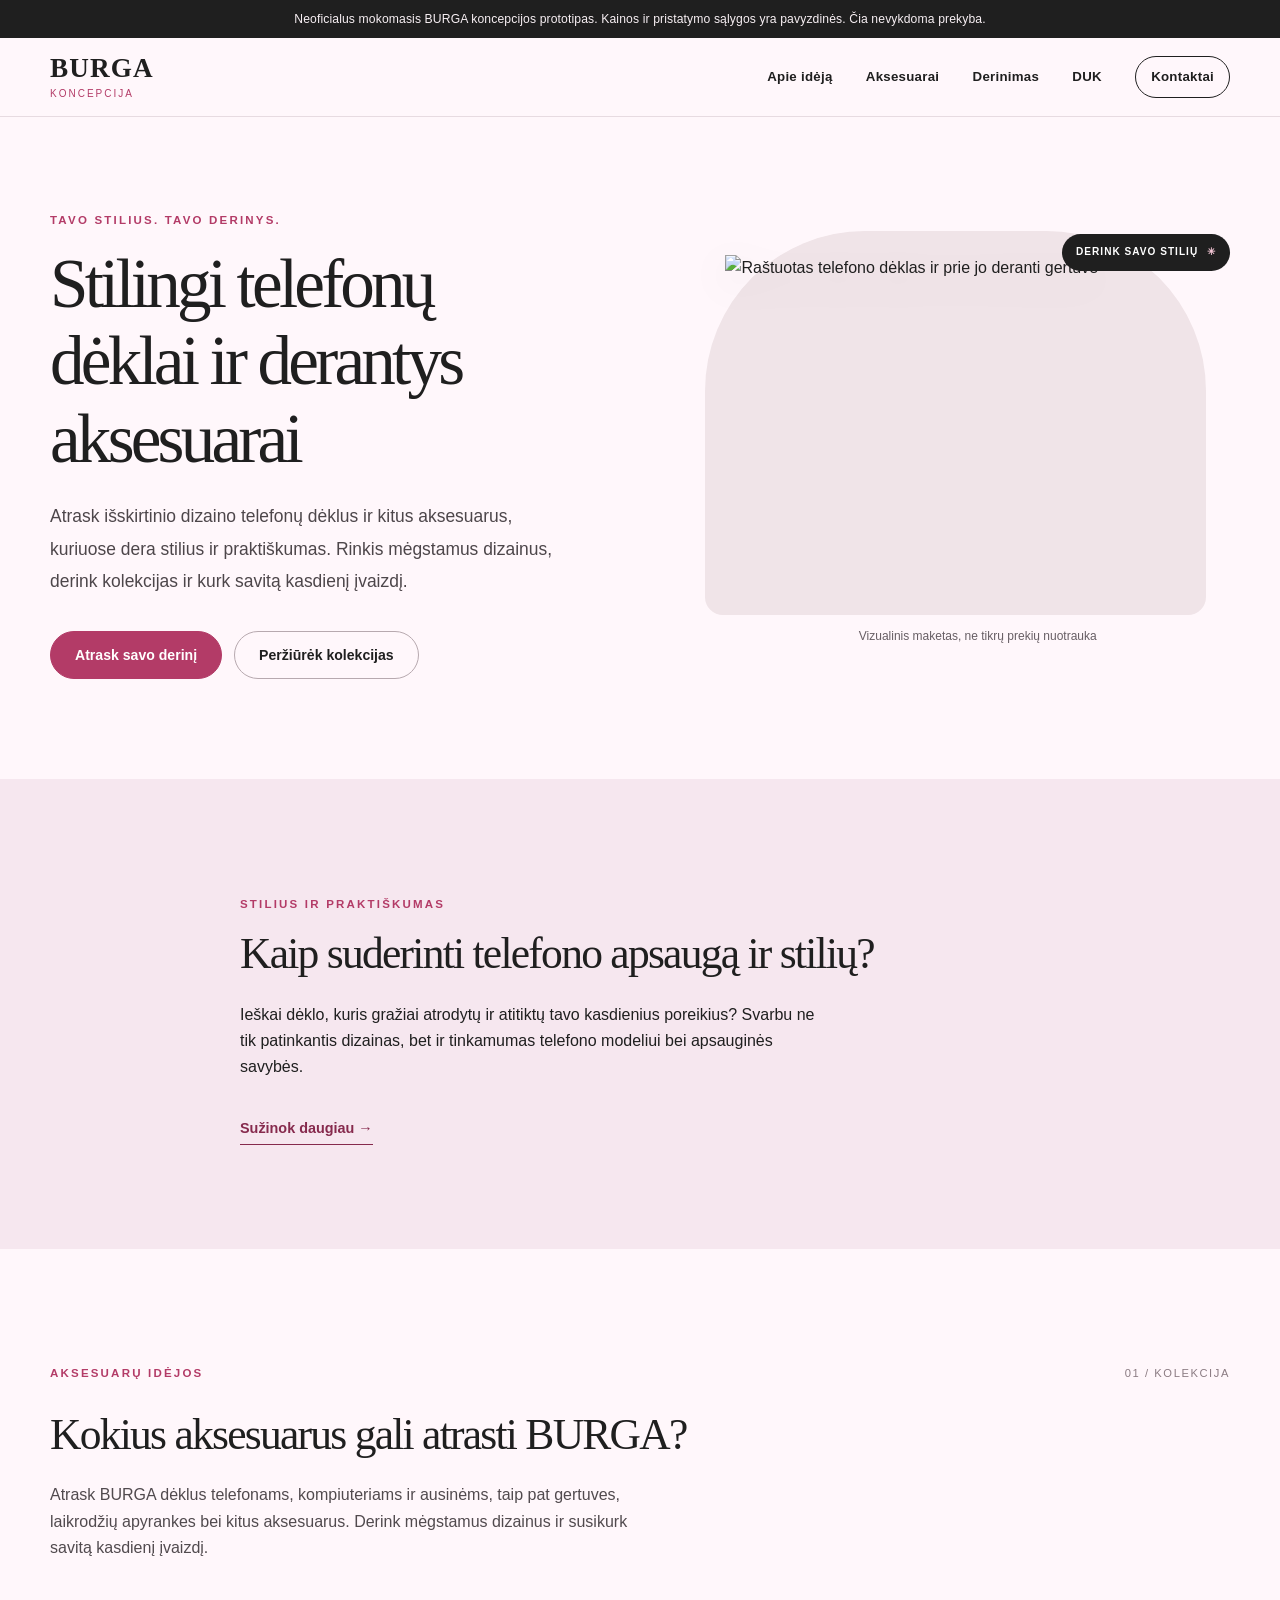
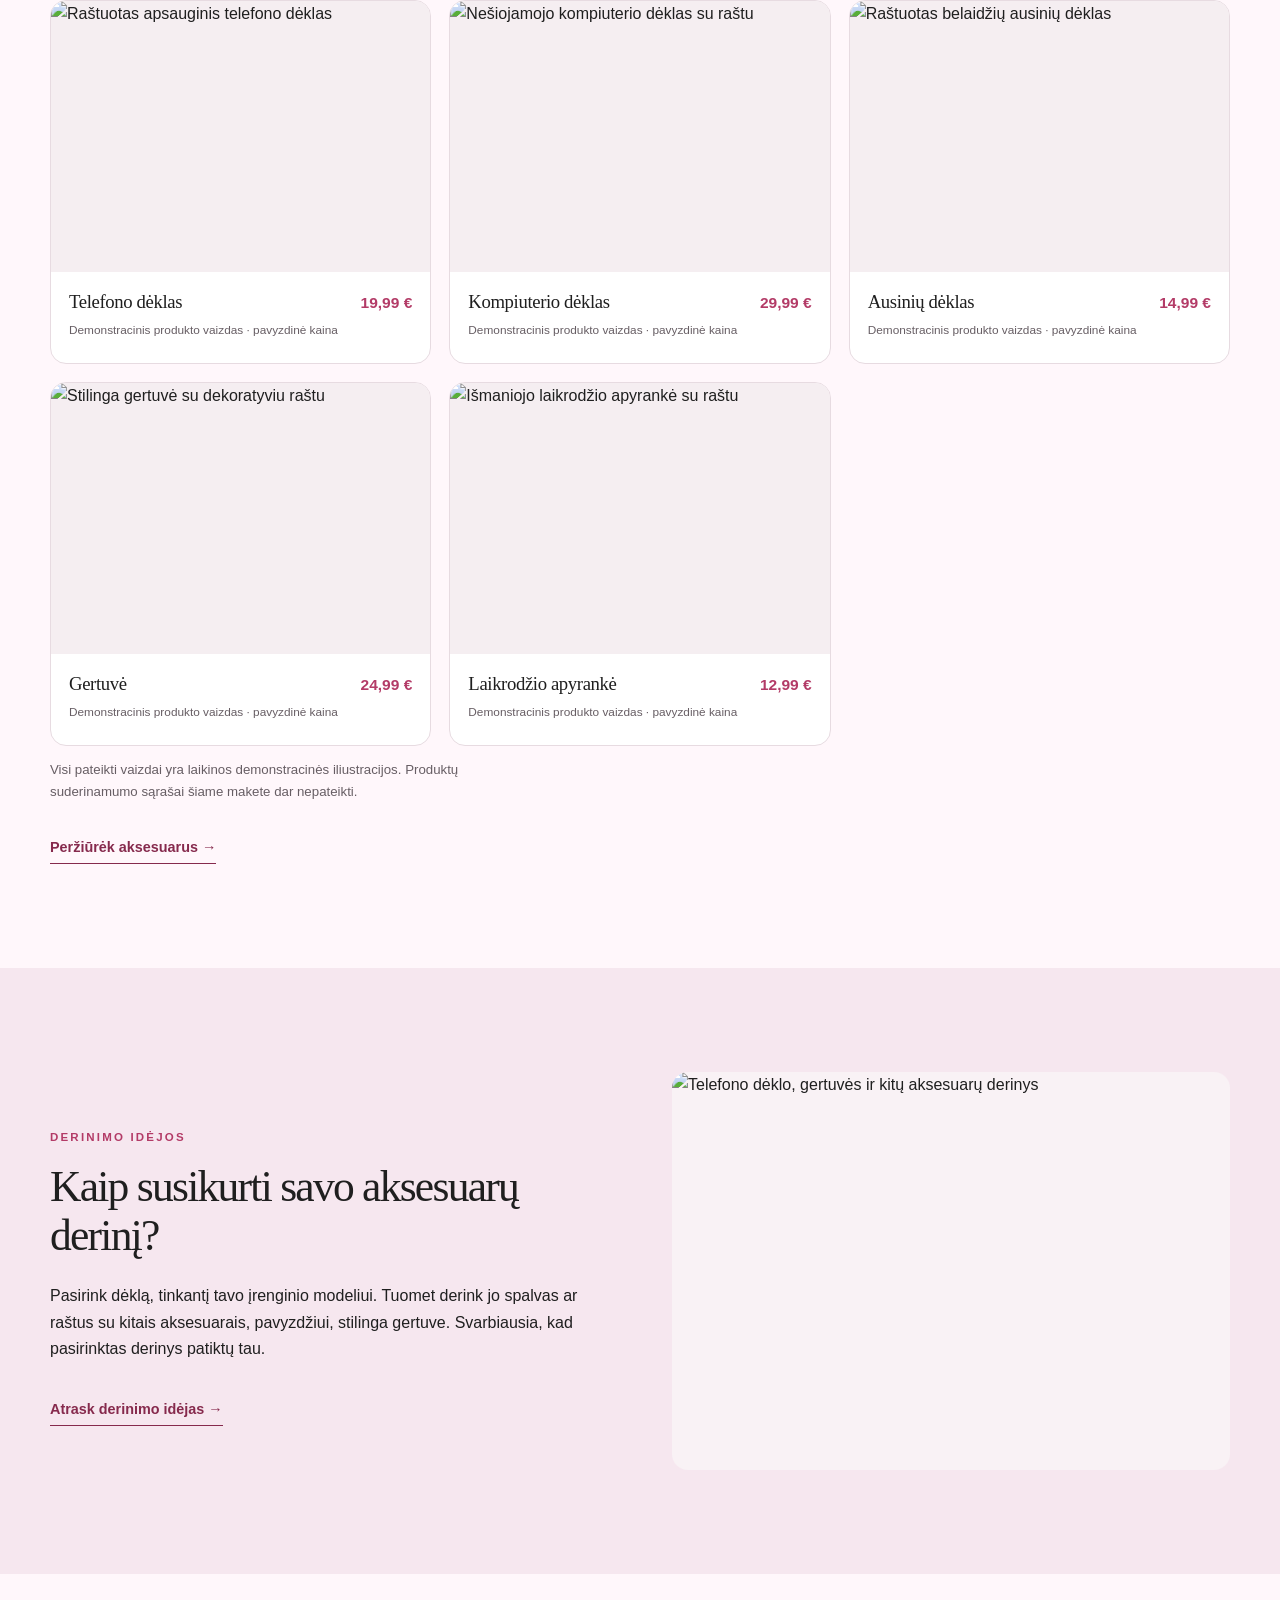
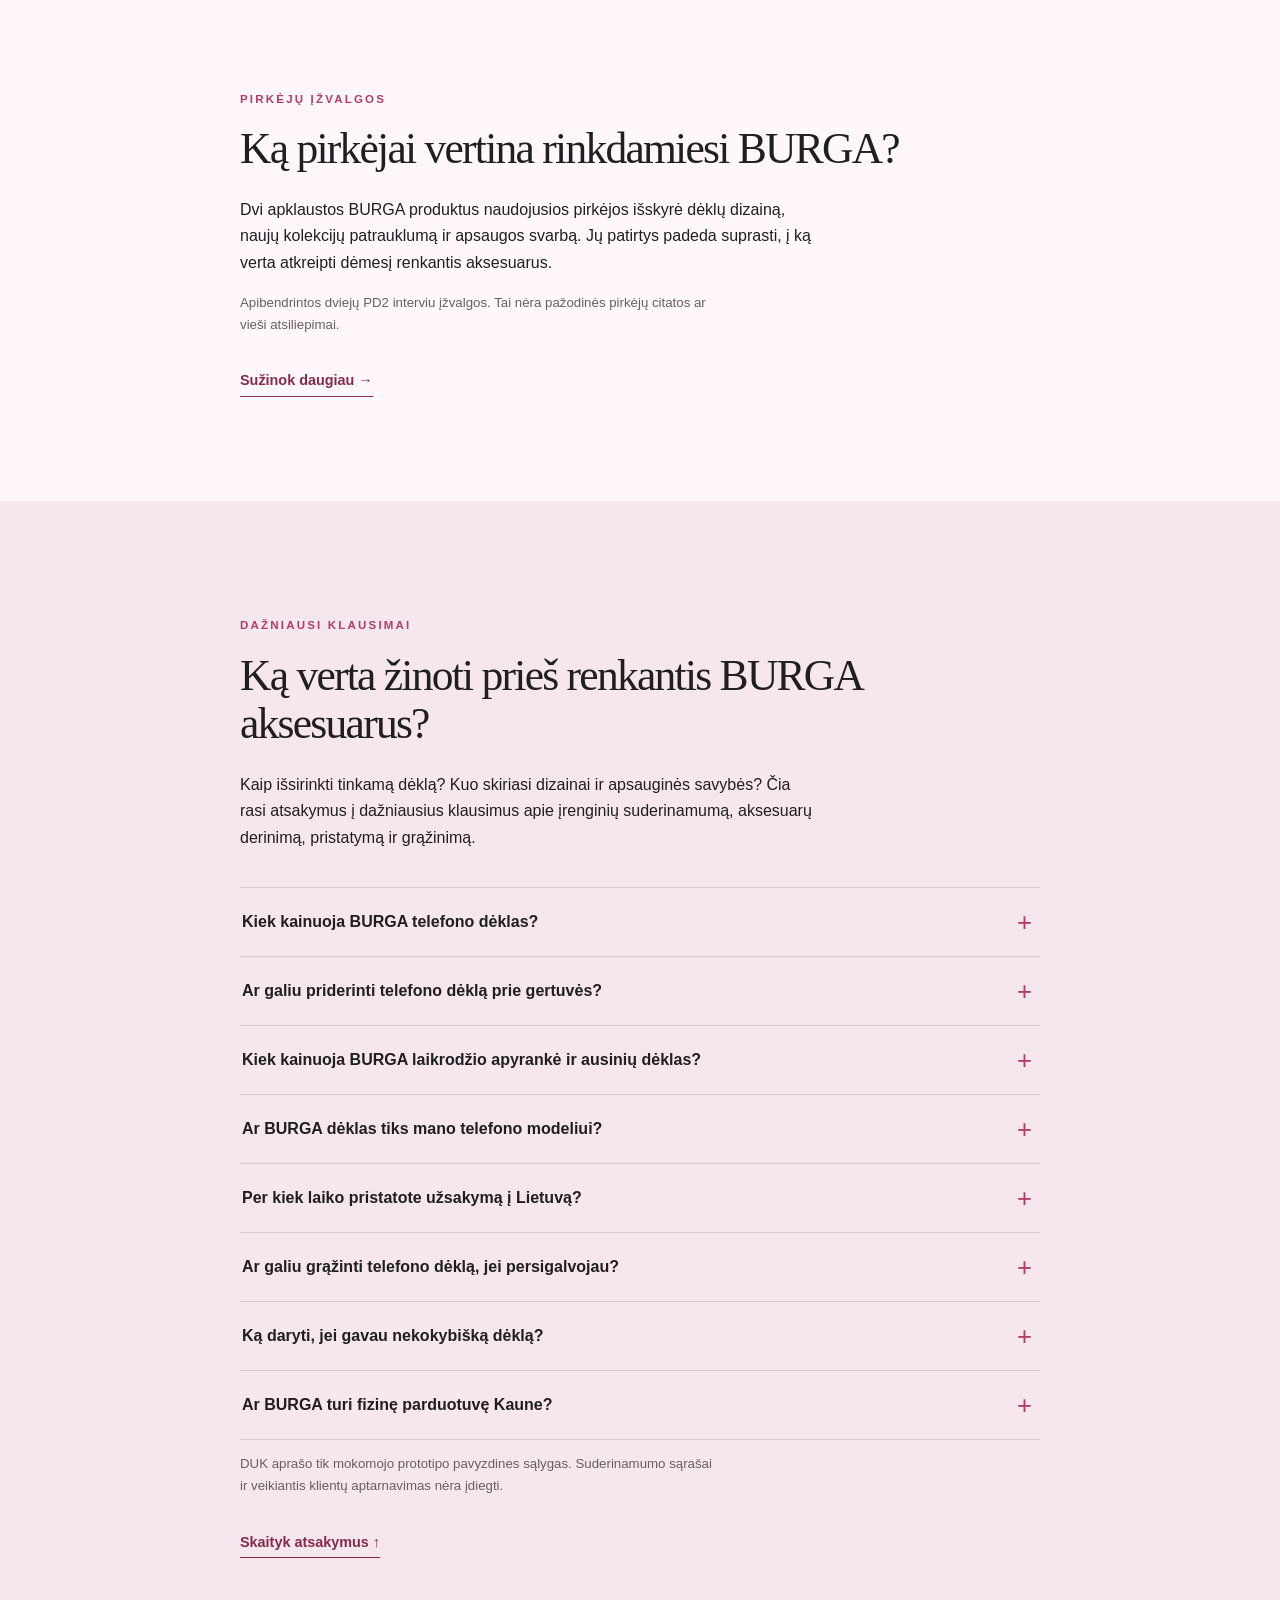
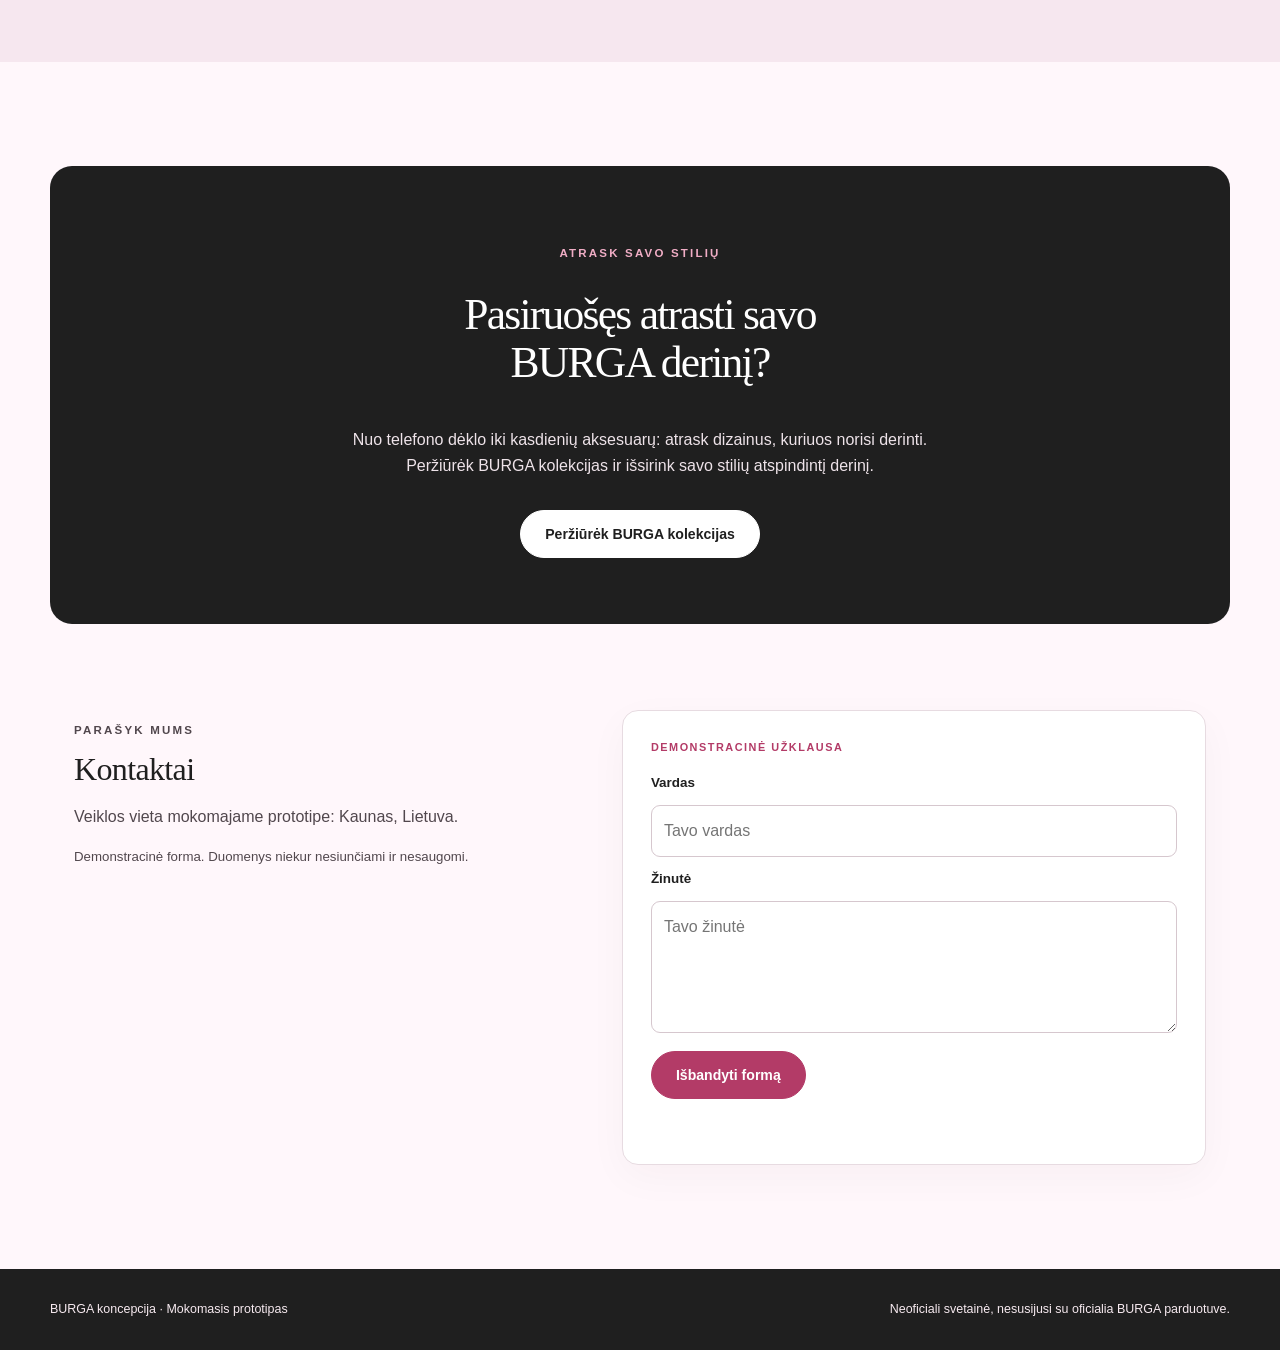
==== index.html @ da1cb098 "Update index.html" ====
<!doctype html>
<html lang="lt">
<head>
<meta charset="utf-8">
<meta name="viewport" content="width=device-width, initial-scale=1">
<meta name="color-scheme" content="light">
<title>Telefonų dėklai ir aksesuarai | BURGA Lietuva</title>
<meta name="description" content="Atrask stilingus telefonų dėklus ir derančius aksesuarus. Rinkis mėgstamus raštus, derink gertuves bei apyrankes ir susikurk savo įvaizdį. Peržiūrėk kolekcijas!">
<meta name="robots" content="noindex, nofollow">
<style>
/* BURGA mokomasis prototipas – minimalistinis dizainas, be išorinių bibliotekų */
:root{--bg:#FFF7FB;--soft:#F6E7EF;--accent:#B33B67;--accent-soft:#D9A7B8;--ink:#1F1F1F;--muted:#675e64;--line:#e7dbe1;--white:#fff;--radius:16px}
*{box-sizing:border-box}html{scroll-behavior:smooth;scroll-padding-top:94px}body{margin:0;background:var(--bg);color:var(--ink);font-family:Arial,Helvetica,sans-serif;line-height:1.65;-webkit-font-smoothing:antialiased}h1,h2,h3,.wordmark{font-family:Georgia,'Times New Roman',serif;line-height:1.12;font-weight:400}h1{font-size:clamp(2.7rem,5.4vw,5.5rem);letter-spacing:-.055em;margin:.22em 0 .34em;max-width:12ch}h2{font-size:clamp(2rem,3.4vw,3.6rem);letter-spacing:-.04em;margin:.35em 0 .55em}h3{font-size:1.28rem;letter-spacing:-.02em}p{max-width:65ch}a{color:inherit}.wrap{width:min(1180px,calc(100% - 64px));margin:auto}.narrow{max-width:800px}.notice{background:var(--ink);color:#f8f0f4;text-align:center;padding:9px 18px;font-size:.76rem;letter-spacing:.01em}.site-header{position:sticky;top:0;z-index:20;background:rgba(255,247,251,.97);border-bottom:1px solid var(--line)}.nav{display:flex;justify-content:space-between;align-items:center;gap:24px;min-height:78px}.wordmark{font-size:1.7rem;text-decoration:none;letter-spacing:.04em;font-weight:700;line-height:1}.wordmark small{display:block;font:10px Arial,sans-serif;letter-spacing:.2em;text-transform:uppercase;color:var(--accent);margin-top:6px}.nav nav{display:flex;align-items:center;gap:clamp(14px,2.6vw,36px);flex-wrap:wrap}.nav nav a{text-decoration:none;font-size:.83rem;font-weight:600;letter-spacing:.02em;white-space:nowrap}.nav nav a:last-child{border:1px solid var(--ink);padding:9px 15px;border-radius:100px}.nav nav a:hover,.text-link:hover{color:var(--accent)}.hero{display:grid;grid-template-columns:1.06fr .94fr;align-items:center;gap:clamp(30px,5vw,76px);padding-top:82px;padding-bottom:100px;min-height:660px}.lead{font-size:1.09rem;color:#4d464a;max-width:52ch;line-height:1.85}.eyebrow{color:var(--accent);text-transform:uppercase;letter-spacing:.19em;font-size:.72rem;font-weight:700}.actions{display:flex;gap:12px;flex-wrap:wrap;margin-top:34px}.btn{display:inline-flex;align-items:center;justify-content:center;background:var(--accent);border:1px solid var(--accent);color:white;border-radius:100px;padding:14px 24px;text-decoration:none;font:700 .88rem Arial,sans-serif;cursor:pointer;min-height:48px;transition:background .15s,color .15s,transform .15s}.btn:hover{background:#8e2e51;border-color:#8e2e51;transform:translateY(-1px)}.btn.outline{background:transparent;color:var(--ink);border-color:#b7a9af}.btn.outline:hover{background:var(--soft)}.hero-image{position:relative;padding:24px 0 0 20px}.hero-image::before{content:"";position:absolute;inset:0 24px 32px 0;background:#f0e4e8;border-radius:160px 160px 18px 18px}.hero-image img{position:relative;display:block;width:100%;height:auto;aspect-ratio:7/5;object-fit:contain;filter:drop-shadow(0 12px 18px rgba(40,25,35,.08))}.hero-visual-tag{position:absolute;z-index:2;right:0;top:3px;border-radius:100px;background:var(--ink);color:white;padding:10px 14px;font-size:.63rem;font-weight:700;letter-spacing:.1em}.hero-visual-tag span{display:inline;margin-left:5px;color:#f3c6d5}.hero-image>span{position:relative;display:block;font-size:.75rem;color:var(--muted);margin-top:12px;text-align:center}.section{padding-top:104px;padding-bottom:104px}.soft{background:var(--soft)}.section-intro{margin-bottom:38px;color:#514a4e}.text-link{display:inline-block;margin-top:20px;color:#862a4d;font-size:.9rem;font-weight:700;text-decoration:none;border-bottom:1px solid currentColor;padding-bottom:3px}.section-top{display:flex;justify-content:space-between;align-items:center}.section-index{font-size:.7rem;color:#8b7b82;letter-spacing:.14em}.products{display:grid;grid-template-columns:repeat(3,minmax(0,1fr));gap:18px}.product{background:var(--white);border:1px solid var(--line);border-radius:var(--radius);overflow:hidden;transition:transform .2s,box-shadow .2s}.product:hover{transform:translateY(-3px);box-shadow:0 14px 30px rgba(43,24,33,.07)}.product img{display:block;width:100%;height:auto;aspect-ratio:7/5;object-fit:cover;background:#f5eef1}.product-info{display:flex;align-items:baseline;justify-content:space-between;gap:10px;margin:18px 18px 6px}.product h3{margin:0;font-size:1.17rem}.price{white-space:nowrap;font-size:.97rem;font-weight:700;color:var(--accent)}.micro{font-size:.74rem;color:var(--muted);margin:0 18px 22px}.small-note{font-size:.83rem;color:var(--muted)}.split{display:grid;grid-template-columns:1fr 1fr;gap:64px;align-items:center}.split img{width:100%;height:auto;border-radius:var(--radius);background:#f9f2f5}.faq{margin-top:36px;border-top:1px solid #d9c8d0}.faq details{border-bottom:1px solid #d9c8d0;padding:0}.faq summary{list-style:none;cursor:pointer;font-weight:600;padding:22px 48px 22px 2px;position:relative;line-height:1.5}.faq summary::-webkit-details-marker{display:none}.faq summary::after{content:"+";position:absolute;right:8px;top:50%;transform:translateY(-50%);font-size:1.6rem;font-weight:300;color:var(--accent)}.faq details[open] summary::after{content:"−"}.faq details[open] summary{color:#8c2c50}.faq details p{margin:0;padding:0 46px 24px 2px;color:#51474d;max-width:68ch}.closing{background:var(--ink);color:white;border-radius:22px;text-align:center;display:flex;flex-direction:column;align-items:center;padding:66px 30px}.closing .eyebrow{color:#f0adc5}.closing h2{max-width:19ch}.closing p{margin-left:auto;margin-right:auto;color:#eee3e9}.closing .btn{background:white;color:var(--ink);border-color:white;margin-top:14px}.closing .btn:hover{background:#f3dce6}.contact{display:grid;grid-template-columns:.9fr 1.1fr;gap:70px;margin-top:86px;padding:0 24px}.contact h3{font-size:2rem;margin:.3em 0}.contact-intro p{color:#51474d}.contact form{background:#fff;border:1px solid var(--line);border-radius:var(--radius);padding:28px;display:grid;gap:11px;box-shadow:0 12px 40px rgba(43,24,33,.035)}.form-label{font-size:.68rem;letter-spacing:.14em;color:var(--accent);font-weight:700;margin:0 0 4px}label{font-size:.84rem;font-weight:700}input,textarea{width:100%;font:inherit;border:1px solid #d6c7ce;border-radius:9px;padding:12px;background:#fff}input:focus,textarea:focus{border-color:var(--accent)}form .btn{justify-self:start;margin-top:7px}footer{background:var(--ink);color:#f7eaf0;padding:30px 0}.footer-inner{display:flex;justify-content:space-between;gap:20px;flex-wrap:wrap;font-size:.78rem}.skip{position:absolute;left:-9999px;top:0;background:white;padding:12px;z-index:50}.skip:focus{left:10px}:focus-visible{outline:3px solid var(--accent);outline-offset:4px}@media(max-width:900px){.nav{min-height:70px}.hero{gap:30px;min-height:0}.products{grid-template-columns:repeat(2,minmax(0,1fr))}.contact{gap:36px;padding:0}.split{gap:30px}}@media(max-width:700px){.wrap{width:min(100% - 36px,1180px)}.nav{align-items:flex-start;flex-direction:column;padding:16px 0;gap:16px}.nav nav{gap:10px 18px}.nav nav a:last-child{padding:4px 10px}.hero,.split,.contact{grid-template-columns:1fr}.hero{padding-top:54px;padding-bottom:66px;gap:36px}.hero h1{max-width:15ch}.hero-image{max-width:520px;margin:auto}.section{padding-top:68px;padding-bottom:68px}.contact{margin-top:48px}.closing{padding:48px 22px}.section-index{display:none}}@media(max-width:480px){.products{grid-template-columns:1fr}.btn{width:100%}.actions{flex-direction:column}.hero-visual-tag{font-size:.55rem}.contact form{padding:20px}.faq summary{font-size:.94rem}}@media(prefers-reduced-motion:reduce){html{scroll-behavior:auto}.btn,.product{transition:none}}

</style>
<script type="application/ld+json">{"@context":"https://schema.org","@type":"FAQPage","mainEntity":[{"@type":"Question","name":"Kiek kainuoja BURGA telefono dėklas?","acceptedAnswer":{"@type":"Answer","text":"Telefono dėklas kainuoja 19,99 €. Mokomajame BURGA parduotuvės prototipe taip pat siūlomi ausinių dėklai už 14,99 €, kompiuterio dėklai už 29,99 € ir kiti aksesuarai."}},{"@type":"Question","name":"Ar galiu priderinti telefono dėklą prie gertuvės?","acceptedAnswer":{"@type":"Answer","text":"Taip, mūsų mokomajame parduotuvės prototipe gali derinti telefono dėklą ir gertuvę pagal spalvas bei raštus. Kai kurie dizainai siūlomi abiejose produktų kategorijose, todėl gali susikurti vientisą aksesuarų derinį. Telefono dėklas kainuoja 19,99 €, o gertuvė – 24,99 €."}},{"@type":"Question","name":"Kiek kainuoja BURGA laikrodžio apyrankė ir ausinių dėklas?","acceptedAnswer":{"@type":"Answer","text":"Išmaniojo laikrodžio apyrankė kainuoja 12,99 €, o ausinių dėklas – 14,99 €. Rinkdamasi aksesuarus atkreipk dėmesį į įrenginio modelį ir dydį, kad pasirinktas gaminys tinkamai priglustų. Suderinamumas nurodomas kiekvieno produkto aprašyme."}},{"@type":"Question","name":"Ar BURGA dėklas tiks mano telefono modeliui?","acceptedAnswer":{"@type":"Answer","text":"Taip, jeigu pasirinksi būtent savo telefono modeliui skirtą dėklą. Prie kiekvieno produkto pateikiamas suderinamų įrenginių sąrašas, todėl prieš užsakydama galėsi patikrinti, ar pasirinktas dėklas tinka tavo telefonui."}},{"@type":"Question","name":"Per kiek laiko pristatote užsakymą į Lietuvą?","acceptedAnswer":{"@type":"Answer","text":"Numatomas pristatymo terminas yra 3–4 darbo dienos, o pristatymo kaina – 2,99 €. Užsakymą galima gauti į namus arba pasirinkti LP EXPRESS, „Omniva“ ar „Venipak“ paštomatą."}},{"@type":"Question","name":"Ar galiu grąžinti telefono dėklą, jei persigalvojau?","acceptedAnswer":{"@type":"Answer","text":"Taip, per 14 dienų galima pasinaudoti nuotolinės sutarties atsisakymo teise, jei netaikoma įstatyme numatyta išimtis. Grąžinant tinkamos kokybės prekę dėl persigalvojimo, grąžinimo siuntimą apmoka pirkėjas. Individualizuotoms prekėms gali būti taikomos išimtys."}},{"@type":"Question","name":"Ką daryti, jei gavau nekokybišką dėklą?","acceptedAnswer":{"@type":"Answer","text":"Jei gavai nekokybišką dėklą, gali kreiptis dėl problemos sprendimo pagal vartotojų teises. Susisiek su parduotuvės klientų aptarnavimo komanda per svetainėje pateiktą kontaktų formą ir nurodyk užsakymo informaciją bei pastebėtą trūkumą. Tavo kreipimasis bus išnagrinėtas pagal taikomas teisės aktų nuostatas."}},{"@type":"Question","name":"Ar BURGA turi fizinę parduotuvę Kaune?","acceptedAnswer":{"@type":"Answer","text":"Šiame mokomajame prototipe numatyta internetinė parduotuvė, kurios veiklos miestas – Kaunas, Lietuva. Fizinės parduotuvės adresas nenurodomas, todėl apsilankymo vietoje galimybė nėra numatyta."}}]}</script>
</head>
<body>
<a class="skip" href="#turinys">Pereiti prie turinio</a>
<div class="notice" role="note">Neoficialus mokomasis BURGA koncepcijos prototipas. Kainos ir pristatymo sąlygos yra pavyzdinės. Čia nevykdoma prekyba.</div>
<header class="site-header"><div class="wrap nav"><a href="#pradzia" class="wordmark" aria-label="Grįžti į pradžią">BURGA <small>koncepcija</small></a><nav aria-label="Pagrindinis meniu"><a href="#problema">Apie idėją</a><a href="#produktai">Aksesuarai</a><a href="#derinimas">Derinimas</a><a href="#duk">DUK</a><a href="#kontaktai">Kontaktai</a></nav></div></header>
<main id="turinys">
<section class="hero wrap" id="pradzia"><div><p class="eyebrow">Tavo stilius. Tavo derinys.</p><h1>Stilingi telefonų dėklai ir derantys aksesuarai</h1><p class="lead">Atrask išskirtinio dizaino telefonų dėklus ir kitus aksesuarus, kuriuose dera stilius ir praktiškumas. Rinkis mėgstamus dizainus, derink kolekcijas ir kurk savitą kasdienį įvaizdį.</p><div class="actions"><a class="btn" href="#derinimas">Atrask savo derinį</a><a class="btn outline" href="#produktai">Peržiūrėk kolekcijas</a></div></div><div class="hero-image"><div class="hero-visual-tag">DERINK SAVO STILIŲ <span aria-hidden="true">✳</span></div><img src="kolekcijos%20nuotraukos/rinkinys.png" alt="Raštuotas telefono dėklas ir prie jo deranti gertuvė" width="700" height="500"><span>Vizualinis maketas, ne tikrų prekių nuotrauka</span></div></section>
<section class="section soft" id="problema"><div class="wrap narrow"><p class="eyebrow">Stilius ir praktiškumas</p><h2>Kaip suderinti telefono apsaugą ir stilių?</h2><p>Ieškai dėklo, kuris gražiai atrodytų ir atitiktų tavo kasdienius poreikius? Svarbu ne tik patinkantis dizainas, bet ir tinkamumas telefono modeliui bei apsauginės savybės.</p><a class="text-link" href="#derinimas">Sužinok daugiau →</a></div></section>
<section class="section wrap" id="produktai"><div class="section-top"><p class="eyebrow">Aksesuarų idėjos</p><span class="section-index">01 / KOLEKCIJA</span></div><h2>Kokius aksesuarus gali atrasti BURGA?</h2><p class="section-intro">Atrask BURGA dėklus telefonams, kompiuteriams ir ausinėms, taip pat gertuves, laikrodžių apyrankes bei kitus aksesuarus. Derink mėgstamus dizainus ir susikurk savitą kasdienį įvaizdį.</p><div class="products"><article class="product"><img src="kolekcijos%20nuotraukos/telefonas.png" alt="Raštuotas apsauginis telefono dėklas" loading="lazy" width="700" height="500"><div class="product-info"><h3>Telefono dėklas</h3><span class="price">19,99 €</span></div><p class="micro">Demonstracinis produkto vaizdas · pavyzdinė kaina</p></article>
<article class="product"><img src="kolekcijos%20nuotraukos/kompiuteris.png" alt="Nešiojamojo kompiuterio dėklas su raštu" loading="lazy" width="700" height="500"><div class="product-info"><h3>Kompiuterio dėklas</h3><span class="price">29,99 €</span></div><p class="micro">Demonstracinis produkto vaizdas · pavyzdinė kaina</p></article>
<article class="product"><img src="kolekcijos%20nuotraukos/ausines.png" alt="Raštuotas belaidžių ausinių dėklas" loading="lazy" width="700" height="500"><div class="product-info"><h3>Ausinių dėklas</h3><span class="price">14,99 €</span></div><p class="micro">Demonstracinis produkto vaizdas · pavyzdinė kaina</p></article>
<article class="product"><img src="kolekcijos%20nuotraukos/gertuve.png" alt="Stilinga gertuvė su dekoratyviu raštu" loading="lazy" width="700" height="500"><div class="product-info"><h3>Gertuvė</h3><span class="price">24,99 €</span></div><p class="micro">Demonstracinis produkto vaizdas · pavyzdinė kaina</p></article>
<article class="product"><img src="kolekcijos%20nuotraukos/laikrodis.png" alt="Išmaniojo laikrodžio apyrankė su raštu" loading="lazy" width="700" height="500"><div class="product-info"><h3>Laikrodžio apyrankė</h3><span class="price">12,99 €</span></div><p class="micro">Demonstracinis produkto vaizdas · pavyzdinė kaina</p></article></div><p class="small-note">Visi pateikti vaizdai yra laikinos demonstracinės iliustracijos. Produktų suderinamumo sąrašai šiame makete dar nepateikti.</p><a class="text-link" href="#derinimas">Peržiūrėk aksesuarus →</a></section>
<section class="section soft" id="derinimas"><div class="wrap split"><div><p class="eyebrow">Derinimo idėjos</p><h2>Kaip susikurti savo aksesuarų derinį?</h2><p>Pasirink dėklą, tinkantį tavo įrenginio modeliui. Tuomet derink jo spalvas ar raštus su kitais aksesuarais, pavyzdžiui, stilinga gertuve. Svarbiausia, kad pasirinktas derinys patiktų tau.</p><a class="text-link" href="#produktai">Atrask derinimo idėjas →</a></div><img src="kolekcijos%20nuotraukos/derinys.png" alt="Telefono dėklo, gertuvės ir kitų aksesuarų derinys" width="700" height="500" loading="lazy"></div></section>
<section class="section wrap narrow" id="patirtys"><p class="eyebrow">Pirkėjų įžvalgos</p><h2>Ką pirkėjai vertina rinkdamiesi BURGA?</h2><p>Dvi apklaustos BURGA produktus naudojusios pirkėjos išskyrė dėklų dizainą, naujų kolekcijų patrauklumą ir apsaugos svarbą. Jų patirtys padeda suprasti, į ką verta atkreipti dėmesį renkantis aksesuarus.</p><p class="small-note">Apibendrintos dviejų PD2 interviu įžvalgos. Tai nėra pažodinės pirkėjų citatos ar vieši atsiliepimai.</p><a class="text-link" href="#duk">Sužinok daugiau →</a></section>
<section class="section soft" id="duk"><div class="wrap narrow"><p class="eyebrow">Dažniausi klausimai</p><h2>Ką verta žinoti prieš renkantis BURGA aksesuarus?</h2><p>Kaip išsirinkti tinkamą dėklą? Kuo skiriasi dizainai ir apsauginės savybės? Čia rasi atsakymus į dažniausius klausimus apie įrenginių suderinamumą, aksesuarų derinimą, pristatymą ir grąžinimą.</p><div class="faq"><details><summary>Kiek kainuoja BURGA telefono dėklas?</summary><p>Telefono dėklas kainuoja 19,99 €. Mokomajame BURGA parduotuvės prototipe taip pat siūlomi ausinių dėklai už 14,99 €, kompiuterio dėklai už 29,99 € ir kiti aksesuarai.</p></details>
<details><summary>Ar galiu priderinti telefono dėklą prie gertuvės?</summary><p>Taip, mūsų mokomajame parduotuvės prototipe gali derinti telefono dėklą ir gertuvę pagal spalvas bei raštus. Kai kurie dizainai siūlomi abiejose produktų kategorijose, todėl gali susikurti vientisą aksesuarų derinį. Telefono dėklas kainuoja 19,99 €, o gertuvė – 24,99 €.</p></details>
<details><summary>Kiek kainuoja BURGA laikrodžio apyrankė ir ausinių dėklas?</summary><p>Išmaniojo laikrodžio apyrankė kainuoja 12,99 €, o ausinių dėklas – 14,99 €. Rinkdamasi aksesuarus atkreipk dėmesį į įrenginio modelį ir dydį, kad pasirinktas gaminys tinkamai priglustų. Suderinamumas nurodomas kiekvieno produkto aprašyme.</p></details>
<details><summary>Ar BURGA dėklas tiks mano telefono modeliui?</summary><p>Taip, jeigu pasirinksi būtent savo telefono modeliui skirtą dėklą. Prie kiekvieno produkto pateikiamas suderinamų įrenginių sąrašas, todėl prieš užsakydama galėsi patikrinti, ar pasirinktas dėklas tinka tavo telefonui.</p></details>
<details><summary>Per kiek laiko pristatote užsakymą į Lietuvą?</summary><p>Numatomas pristatymo terminas yra 3–4 darbo dienos, o pristatymo kaina – 2,99 €. Užsakymą galima gauti į namus arba pasirinkti LP EXPRESS, „Omniva“ ar „Venipak“ paštomatą.</p></details>
<details><summary>Ar galiu grąžinti telefono dėklą, jei persigalvojau?</summary><p>Taip, per 14 dienų galima pasinaudoti nuotolinės sutarties atsisakymo teise, jei netaikoma įstatyme numatyta išimtis. Grąžinant tinkamos kokybės prekę dėl persigalvojimo, grąžinimo siuntimą apmoka pirkėjas. Individualizuotoms prekėms gali būti taikomos išimtys.</p></details>
<details><summary>Ką daryti, jei gavau nekokybišką dėklą?</summary><p>Jei gavai nekokybišką dėklą, gali kreiptis dėl problemos sprendimo pagal vartotojų teises. Susisiek su parduotuvės klientų aptarnavimo komanda per svetainėje pateiktą kontaktų formą ir nurodyk užsakymo informaciją bei pastebėtą trūkumą. Tavo kreipimasis bus išnagrinėtas pagal taikomas teisės aktų nuostatas.</p></details>
<details><summary>Ar BURGA turi fizinę parduotuvę Kaune?</summary><p>Šiame mokomajame prototipe numatyta internetinė parduotuvė, kurios veiklos miestas – Kaunas, Lietuva. Fizinės parduotuvės adresas nenurodomas, todėl apsilankymo vietoje galimybė nėra numatyta.</p></details></div><p class="small-note">DUK aprašo tik mokomojo prototipo pavyzdines sąlygas. Suderinamumo sąrašai ir veikiantis klientų aptarnavimas nėra įdiegti.</p><a class="text-link" href="#duk">Skaityk atsakymus ↑</a></div></section>
<section class="section wrap" id="kontaktai"><div class="closing"><p class="eyebrow">Atrask savo stilių</p><h2>Pasiruošęs atrasti savo BURGA derinį?</h2><p>Nuo telefono dėklo iki kasdienių aksesuarų: atrask dizainus, kuriuos norisi derinti. Peržiūrėk BURGA kolekcijas ir išsirink savo stilių atspindintį derinį.</p><a class="btn" href="#produktai">Peržiūrėk BURGA kolekcijas</a></div><div class="contact"><div class="contact-intro"><p class="eyebrow">Parašyk mums</p><h3>Kontaktai</h3><p>Veiklos vieta mokomajame prototipe: Kaunas, Lietuva.</p><p class="small-note">Demonstracinė forma. Duomenys niekur nesiunčiami ir nesaugomi.</p></div><form id="demo-form"><p class="form-label">DEMONSTRACINĖ UŽKLAUSA</p><label for="vardas">Vardas</label><input id="vardas" name="vardas" placeholder="Tavo vardas" autocomplete="off"><label for="zinute">Žinutė</label><textarea id="zinute" name="zinute" rows="4" placeholder="Tavo žinutė"></textarea><button class="btn" type="submit">Išbandyti formą</button><p id="form-result" class="small-note" role="status" aria-live="polite"></p></form></div></section>
</main><footer><div class="wrap footer-inner"><span>BURGA koncepcija · Mokomasis prototipas</span><span>Neoficiali svetainė, nesusijusi su oficialia BURGA parduotuve.</span></div></footer>
<script>
"use strict";document.getElementById("demo-form").addEventListener("submit",function(event){event.preventDefault();document.getElementById("form-result").textContent="Tai demonstracinė forma. Žinutė neišsiųsta ir duomenys neišsaugoti.";});
</script>
</body></html>
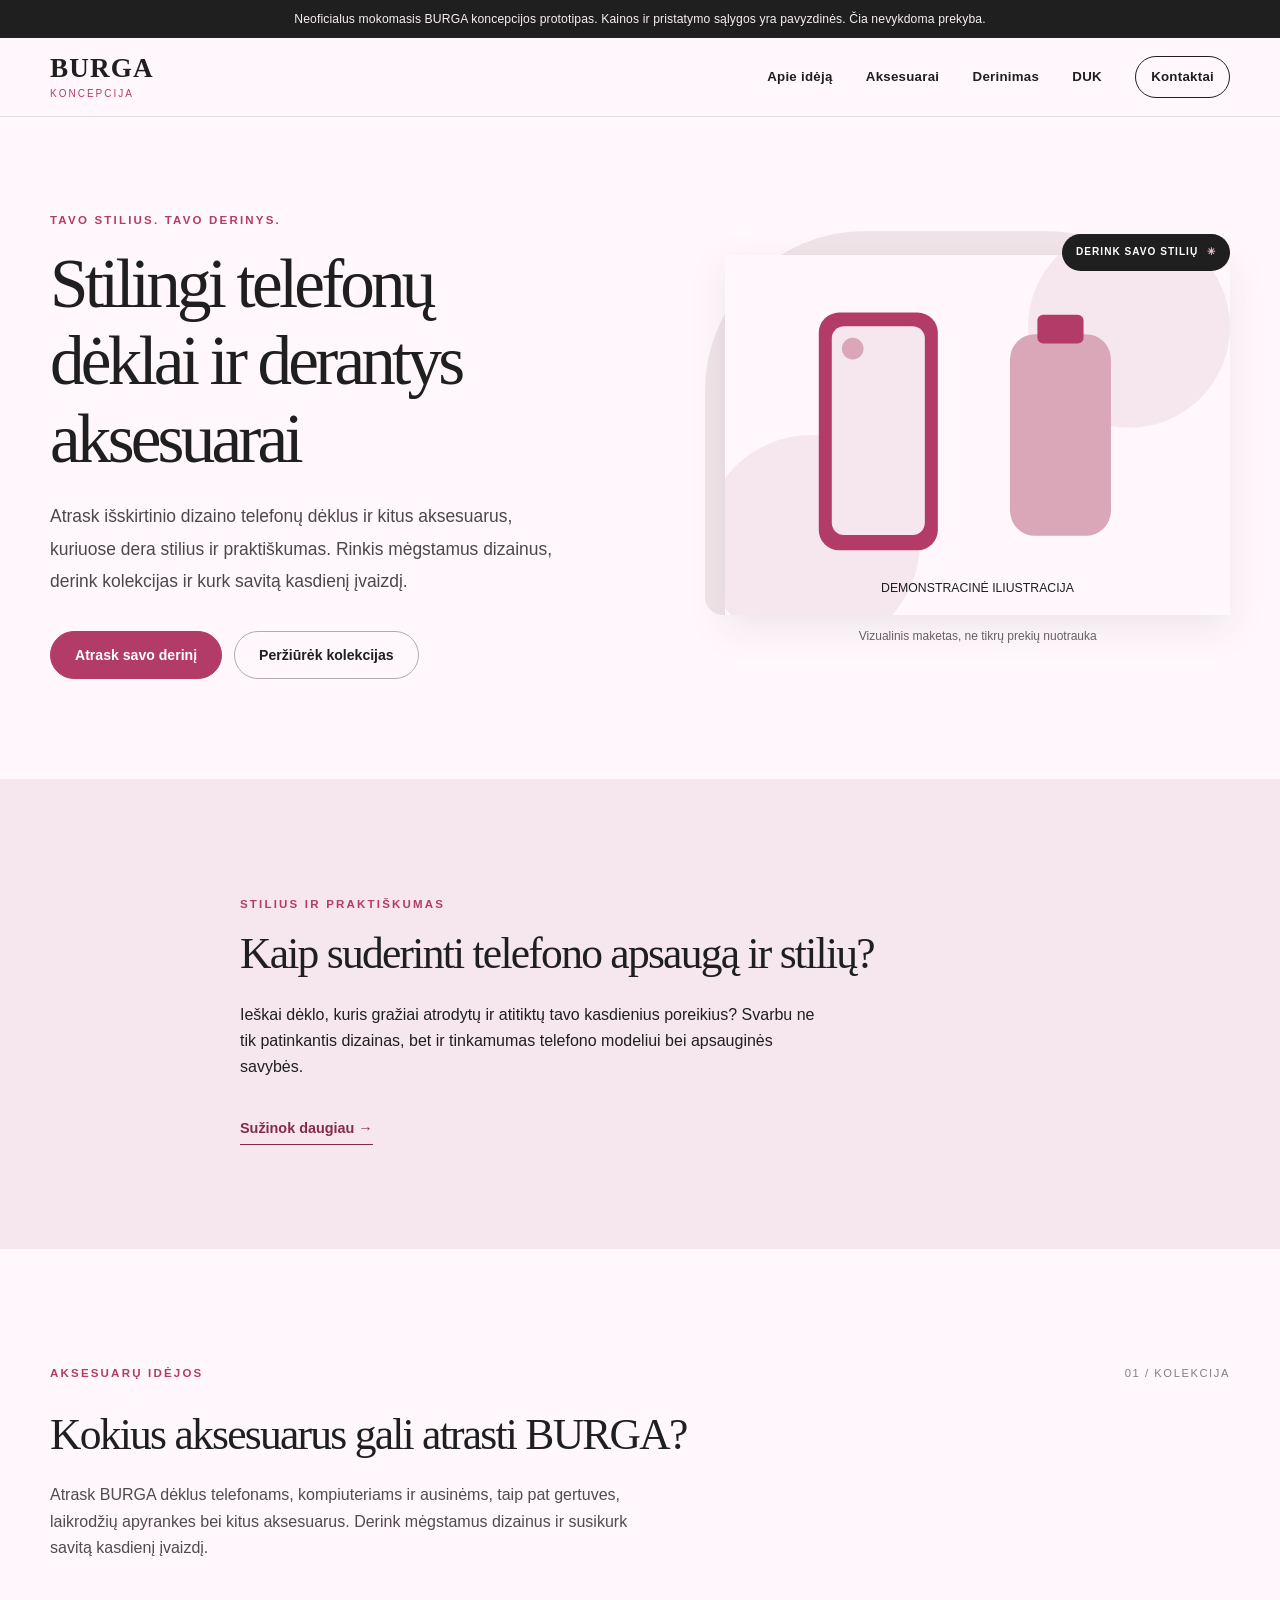
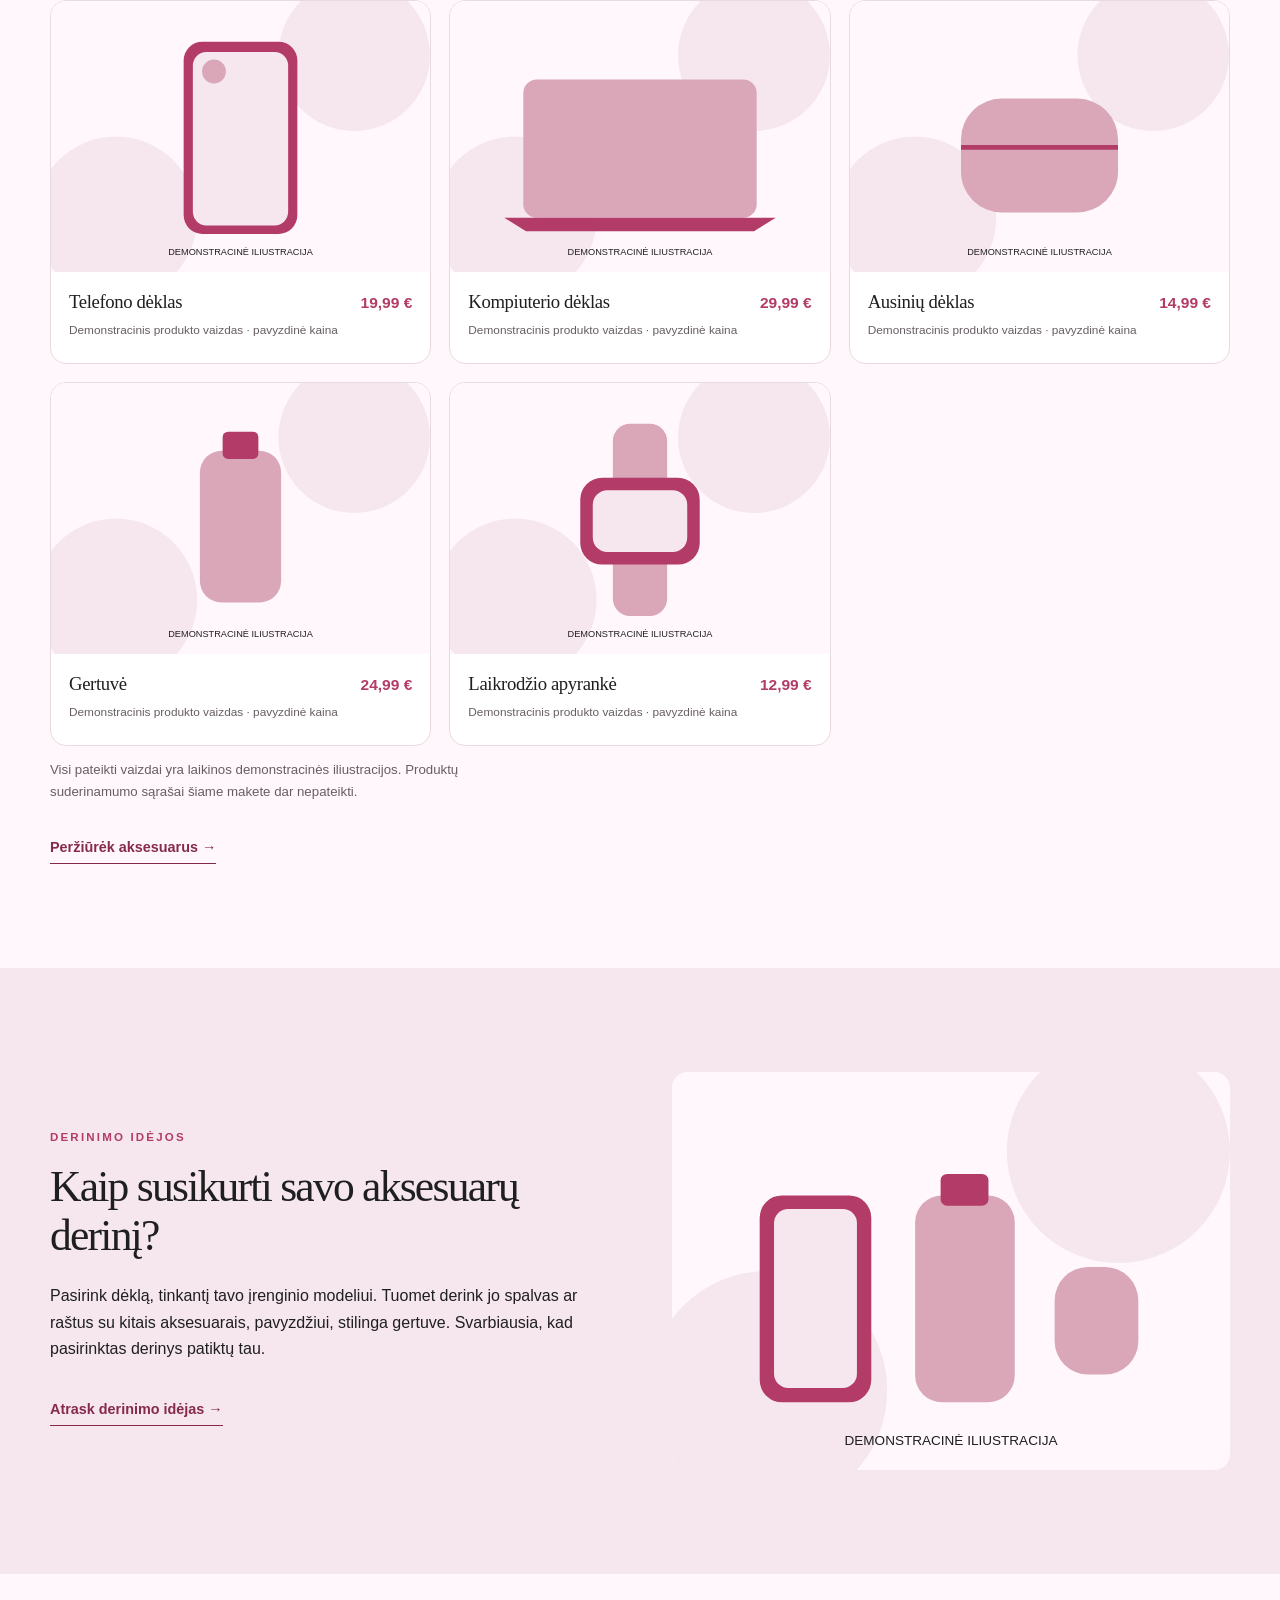
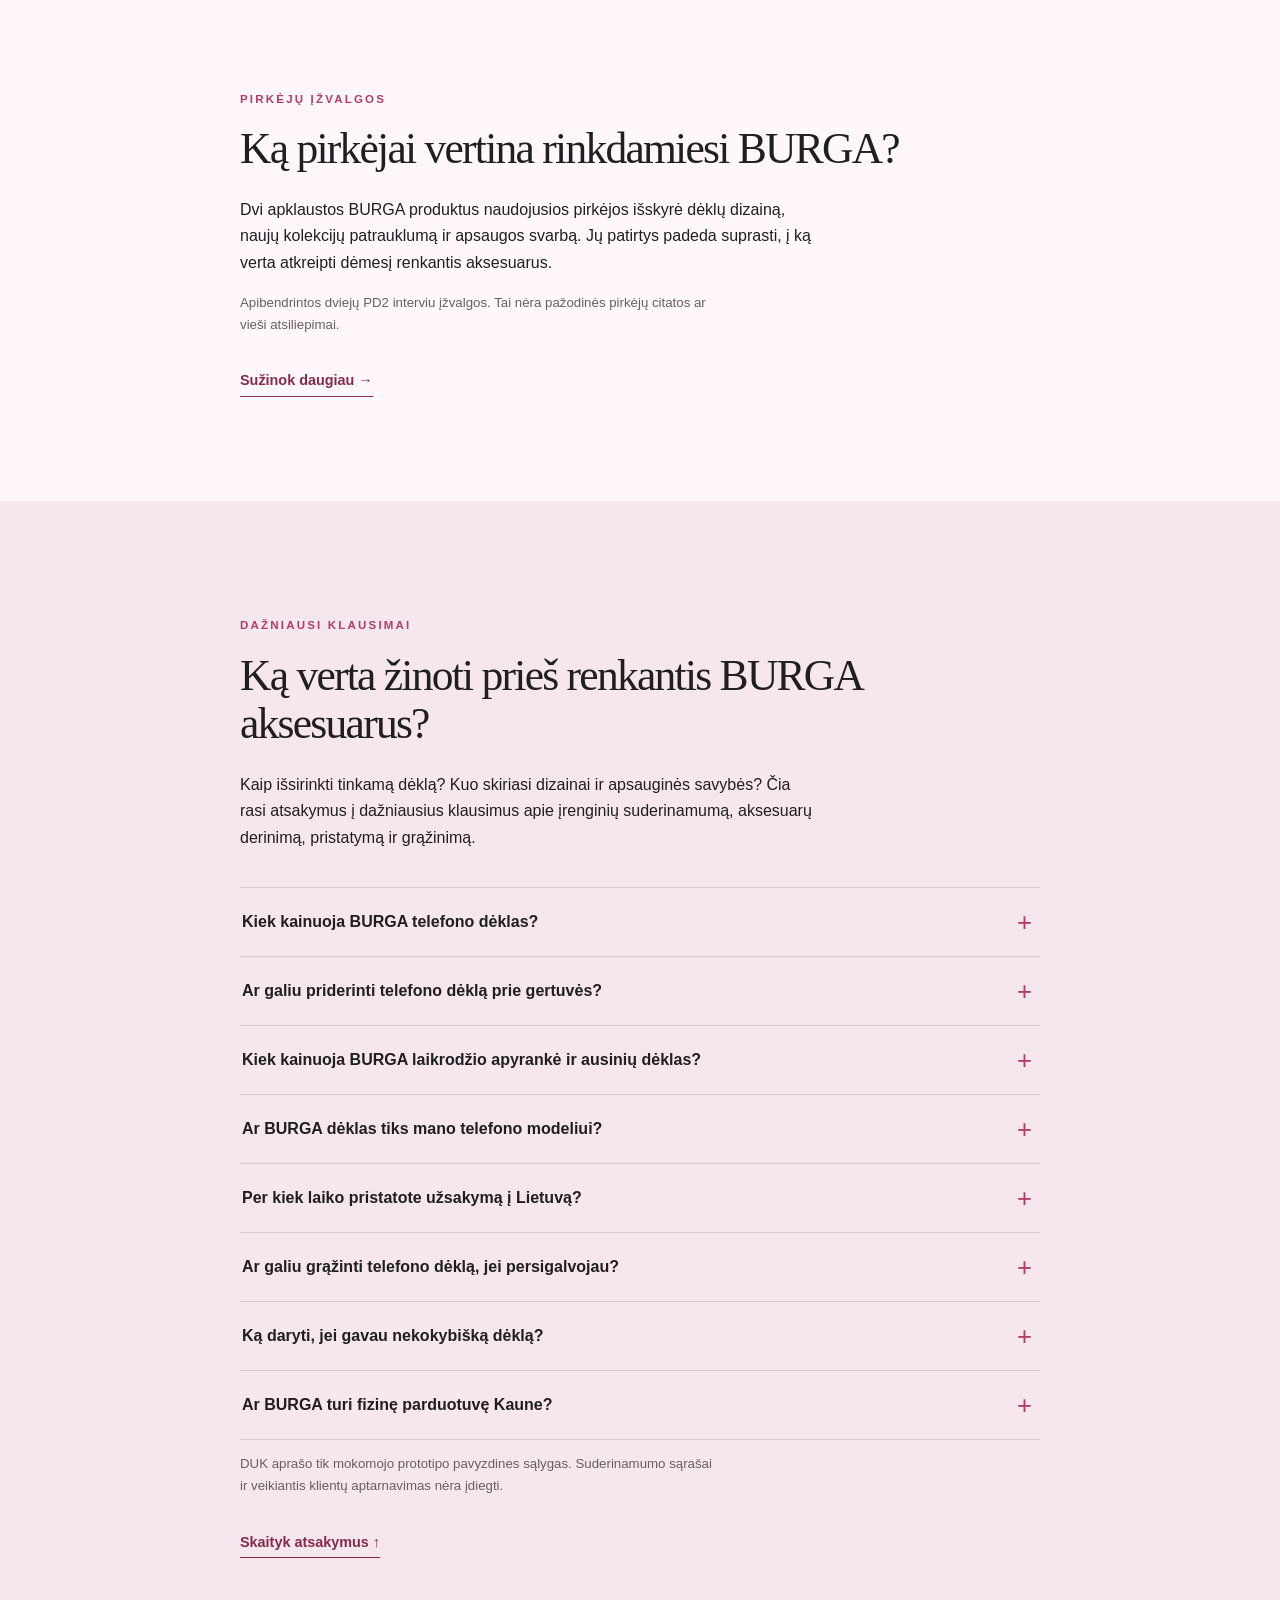
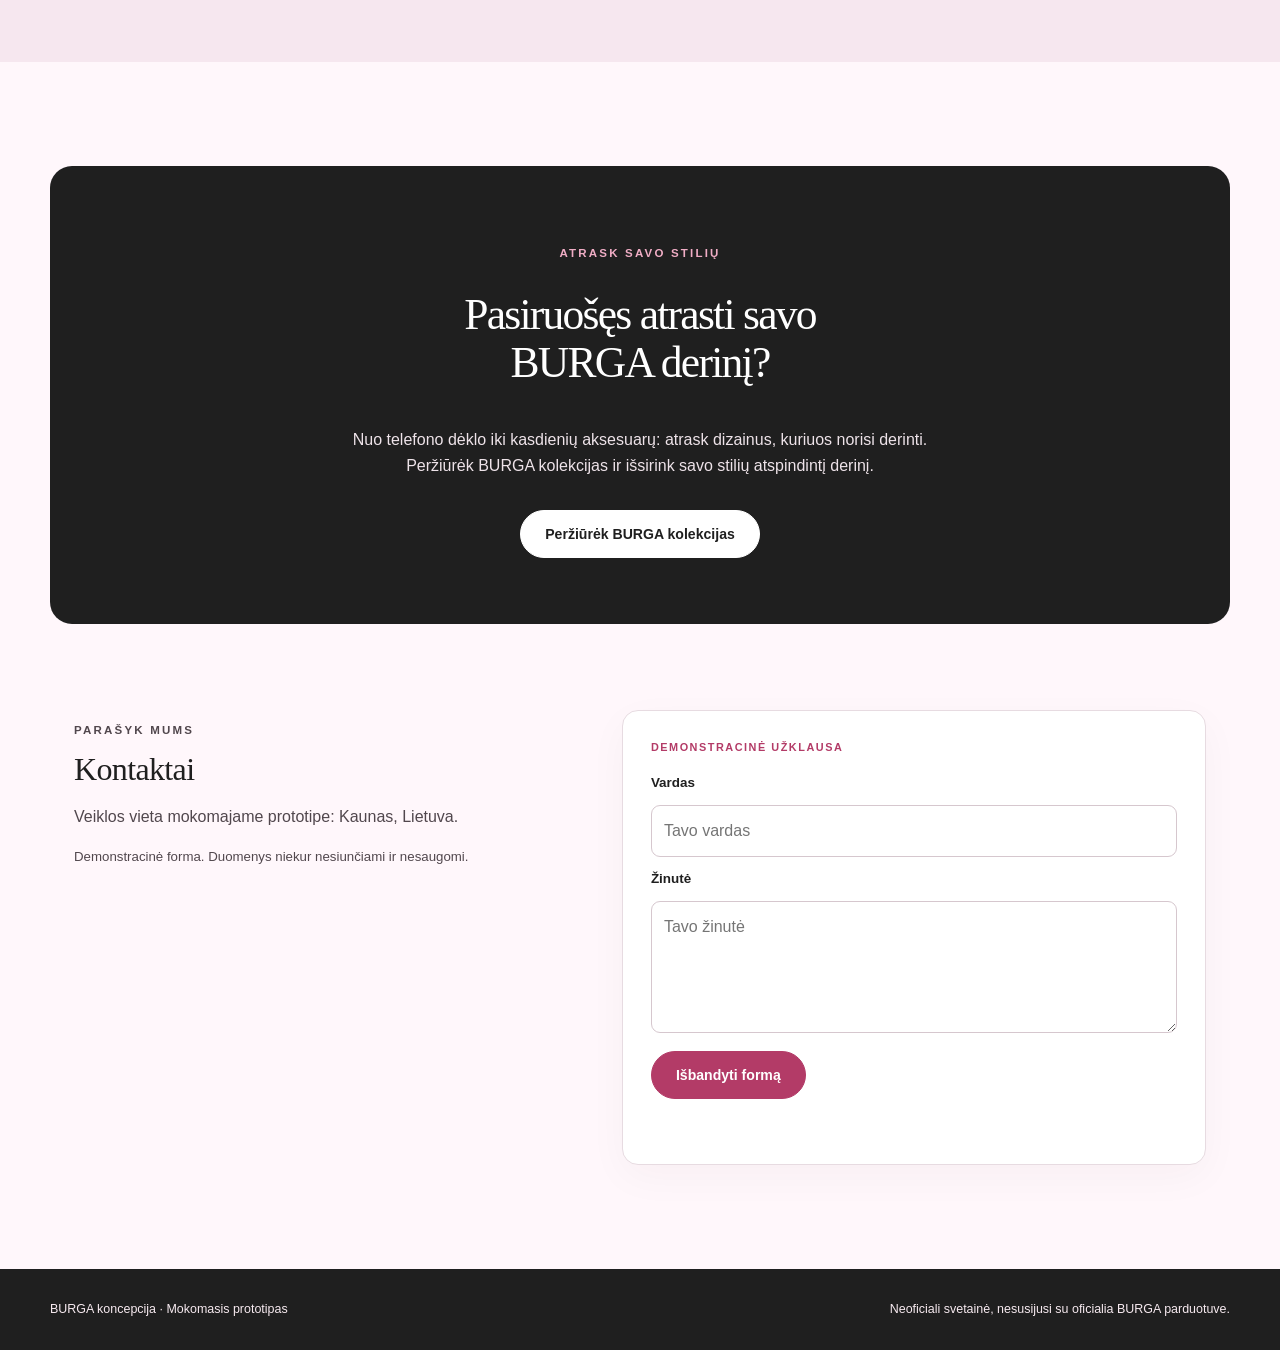
==== commit a9e28e48: "Update index.html" ====
--- a/index.html
+++ b/index.html
@@ -20,14 +20,14 @@
 <div class="notice" role="note">Neoficialus mokomasis BURGA koncepcijos prototipas. Kainos ir pristatymo sąlygos yra pavyzdinės. Čia nevykdoma prekyba.</div>
 <header class="site-header"><div class="wrap nav"><a href="#pradzia" class="wordmark" aria-label="Grįžti į pradžią">BURGA <small>koncepcija</small></a><nav aria-label="Pagrindinis meniu"><a href="#problema">Apie idėją</a><a href="#produktai">Aksesuarai</a><a href="#derinimas">Derinimas</a><a href="#duk">DUK</a><a href="#kontaktai">Kontaktai</a></nav></div></header>
 <main id="turinys">
-<section class="hero wrap" id="pradzia"><div><p class="eyebrow">Tavo stilius. Tavo derinys.</p><h1>Stilingi telefonų dėklai ir derantys aksesuarai</h1><p class="lead">Atrask išskirtinio dizaino telefonų dėklus ir kitus aksesuarus, kuriuose dera stilius ir praktiškumas. Rinkis mėgstamus dizainus, derink kolekcijas ir kurk savitą kasdienį įvaizdį.</p><div class="actions"><a class="btn" href="#derinimas">Atrask savo derinį</a><a class="btn outline" href="#produktai">Peržiūrėk kolekcijas</a></div></div><div class="hero-image"><div class="hero-visual-tag">DERINK SAVO STILIŲ <span aria-hidden="true">✳</span></div><img src="kolekcijos%20nuotraukos/rinkinys.png" alt="Raštuotas telefono dėklas ir prie jo deranti gertuvė" width="700" height="500"><span>Vizualinis maketas, ne tikrų prekių nuotrauka</span></div></section>
+<section class="hero wrap" id="pradzia"><div><p class="eyebrow">Tavo stilius. Tavo derinys.</p><h1>Stilingi telefonų dėklai ir derantys aksesuarai</h1><p class="lead">Atrask išskirtinio dizaino telefonų dėklus ir kitus aksesuarus, kuriuose dera stilius ir praktiškumas. Rinkis mėgstamus dizainus, derink kolekcijas ir kurk savitą kasdienį įvaizdį.</p><div class="actions"><a class="btn" href="#derinimas">Atrask savo derinį</a><a class="btn outline" href="#produktai">Peržiūrėk kolekcijas</a></div></div><div class="hero-image"><div class="hero-visual-tag">DERINK SAVO STILIŲ <span aria-hidden="true">✳</span></div><img src="[data-uri]" alt="Raštuotas telefono dėklas ir prie jo deranti gertuvė" width="700" height="500"><span>Vizualinis maketas, ne tikrų prekių nuotrauka</span></div></section>
 <section class="section soft" id="problema"><div class="wrap narrow"><p class="eyebrow">Stilius ir praktiškumas</p><h2>Kaip suderinti telefono apsaugą ir stilių?</h2><p>Ieškai dėklo, kuris gražiai atrodytų ir atitiktų tavo kasdienius poreikius? Svarbu ne tik patinkantis dizainas, bet ir tinkamumas telefono modeliui bei apsauginės savybės.</p><a class="text-link" href="#derinimas">Sužinok daugiau →</a></div></section>
-<section class="section wrap" id="produktai"><div class="section-top"><p class="eyebrow">Aksesuarų idėjos</p><span class="section-index">01 / KOLEKCIJA</span></div><h2>Kokius aksesuarus gali atrasti BURGA?</h2><p class="section-intro">Atrask BURGA dėklus telefonams, kompiuteriams ir ausinėms, taip pat gertuves, laikrodžių apyrankes bei kitus aksesuarus. Derink mėgstamus dizainus ir susikurk savitą kasdienį įvaizdį.</p><div class="products"><article class="product"><img src="kolekcijos%20nuotraukos/telefonas.png" alt="Raštuotas apsauginis telefono dėklas" loading="lazy" width="700" height="500"><div class="product-info"><h3>Telefono dėklas</h3><span class="price">19,99 €</span></div><p class="micro">Demonstracinis produkto vaizdas · pavyzdinė kaina</p></article>
-<article class="product"><img src="kolekcijos%20nuotraukos/kompiuteris.png" alt="Nešiojamojo kompiuterio dėklas su raštu" loading="lazy" width="700" height="500"><div class="product-info"><h3>Kompiuterio dėklas</h3><span class="price">29,99 €</span></div><p class="micro">Demonstracinis produkto vaizdas · pavyzdinė kaina</p></article>
-<article class="product"><img src="kolekcijos%20nuotraukos/ausines.png" alt="Raštuotas belaidžių ausinių dėklas" loading="lazy" width="700" height="500"><div class="product-info"><h3>Ausinių dėklas</h3><span class="price">14,99 €</span></div><p class="micro">Demonstracinis produkto vaizdas · pavyzdinė kaina</p></article>
-<article class="product"><img src="kolekcijos%20nuotraukos/gertuve.png" alt="Stilinga gertuvė su dekoratyviu raštu" loading="lazy" width="700" height="500"><div class="product-info"><h3>Gertuvė</h3><span class="price">24,99 €</span></div><p class="micro">Demonstracinis produkto vaizdas · pavyzdinė kaina</p></article>
-<article class="product"><img src="kolekcijos%20nuotraukos/laikrodis.png" alt="Išmaniojo laikrodžio apyrankė su raštu" loading="lazy" width="700" height="500"><div class="product-info"><h3>Laikrodžio apyrankė</h3><span class="price">12,99 €</span></div><p class="micro">Demonstracinis produkto vaizdas · pavyzdinė kaina</p></article></div><p class="small-note">Visi pateikti vaizdai yra laikinos demonstracinės iliustracijos. Produktų suderinamumo sąrašai šiame makete dar nepateikti.</p><a class="text-link" href="#derinimas">Peržiūrėk aksesuarus →</a></section>
-<section class="section soft" id="derinimas"><div class="wrap split"><div><p class="eyebrow">Derinimo idėjos</p><h2>Kaip susikurti savo aksesuarų derinį?</h2><p>Pasirink dėklą, tinkantį tavo įrenginio modeliui. Tuomet derink jo spalvas ar raštus su kitais aksesuarais, pavyzdžiui, stilinga gertuve. Svarbiausia, kad pasirinktas derinys patiktų tau.</p><a class="text-link" href="#produktai">Atrask derinimo idėjas →</a></div><img src="kolekcijos%20nuotraukos/derinys.png" alt="Telefono dėklo, gertuvės ir kitų aksesuarų derinys" width="700" height="500" loading="lazy"></div></section>
+<section class="section wrap" id="produktai"><div class="section-top"><p class="eyebrow">Aksesuarų idėjos</p><span class="section-index">01 / KOLEKCIJA</span></div><h2>Kokius aksesuarus gali atrasti BURGA?</h2><p class="section-intro">Atrask BURGA dėklus telefonams, kompiuteriams ir ausinėms, taip pat gertuves, laikrodžių apyrankes bei kitus aksesuarus. Derink mėgstamus dizainus ir susikurk savitą kasdienį įvaizdį.</p><div class="products"><article class="product"><img src="[data-uri]" alt="Raštuotas apsauginis telefono dėklas" loading="lazy" width="700" height="500"><div class="product-info"><h3>Telefono dėklas</h3><span class="price">19,99 €</span></div><p class="micro">Demonstracinis produkto vaizdas · pavyzdinė kaina</p></article>
+<article class="product"><img src="[data-uri]" alt="Nešiojamojo kompiuterio dėklas su raštu" loading="lazy" width="700" height="500"><div class="product-info"><h3>Kompiuterio dėklas</h3><span class="price">29,99 €</span></div><p class="micro">Demonstracinis produkto vaizdas · pavyzdinė kaina</p></article>
+<article class="product"><img src="[data-uri]" alt="Raštuotas belaidžių ausinių dėklas" loading="lazy" width="700" height="500"><div class="product-info"><h3>Ausinių dėklas</h3><span class="price">14,99 €</span></div><p class="micro">Demonstracinis produkto vaizdas · pavyzdinė kaina</p></article>
+<article class="product"><img src="[data-uri]" alt="Stilinga gertuvė su dekoratyviu raštu" loading="lazy" width="700" height="500"><div class="product-info"><h3>Gertuvė</h3><span class="price">24,99 €</span></div><p class="micro">Demonstracinis produkto vaizdas · pavyzdinė kaina</p></article>
+<article class="product"><img src="[data-uri]" alt="Išmaniojo laikrodžio apyrankė su raštu" loading="lazy" width="700" height="500"><div class="product-info"><h3>Laikrodžio apyrankė</h3><span class="price">12,99 €</span></div><p class="micro">Demonstracinis produkto vaizdas · pavyzdinė kaina</p></article></div><p class="small-note">Visi pateikti vaizdai yra laikinos demonstracinės iliustracijos. Produktų suderinamumo sąrašai šiame makete dar nepateikti.</p><a class="text-link" href="#derinimas">Peržiūrėk aksesuarus →</a></section>
+<section class="section soft" id="derinimas"><div class="wrap split"><div><p class="eyebrow">Derinimo idėjos</p><h2>Kaip susikurti savo aksesuarų derinį?</h2><p>Pasirink dėklą, tinkantį tavo įrenginio modeliui. Tuomet derink jo spalvas ar raštus su kitais aksesuarais, pavyzdžiui, stilinga gertuve. Svarbiausia, kad pasirinktas derinys patiktų tau.</p><a class="text-link" href="#produktai">Atrask derinimo idėjas →</a></div><img src="[data-uri]" alt="Telefono dėklo, gertuvės ir kitų aksesuarų derinys" width="700" height="500" loading="lazy"></div></section>
 <section class="section wrap narrow" id="patirtys"><p class="eyebrow">Pirkėjų įžvalgos</p><h2>Ką pirkėjai vertina rinkdamiesi BURGA?</h2><p>Dvi apklaustos BURGA produktus naudojusios pirkėjos išskyrė dėklų dizainą, naujų kolekcijų patrauklumą ir apsaugos svarbą. Jų patirtys padeda suprasti, į ką verta atkreipti dėmesį renkantis aksesuarus.</p><p class="small-note">Apibendrintos dviejų PD2 interviu įžvalgos. Tai nėra pažodinės pirkėjų citatos ar vieši atsiliepimai.</p><a class="text-link" href="#duk">Sužinok daugiau →</a></section>
 <section class="section soft" id="duk"><div class="wrap narrow"><p class="eyebrow">Dažniausi klausimai</p><h2>Ką verta žinoti prieš renkantis BURGA aksesuarus?</h2><p>Kaip išsirinkti tinkamą dėklą? Kuo skiriasi dizainai ir apsauginės savybės? Čia rasi atsakymus į dažniausius klausimus apie įrenginių suderinamumą, aksesuarų derinimą, pristatymą ir grąžinimą.</p><div class="faq"><details><summary>Kiek kainuoja BURGA telefono dėklas?</summary><p>Telefono dėklas kainuoja 19,99 €. Mokomajame BURGA parduotuvės prototipe taip pat siūlomi ausinių dėklai už 14,99 €, kompiuterio dėklai už 29,99 € ir kiti aksesuarai.</p></details>
 <details><summary>Ar galiu priderinti telefono dėklą prie gertuvės?</summary><p>Taip, mūsų mokomajame parduotuvės prototipe gali derinti telefono dėklą ir gertuvę pagal spalvas bei raštus. Kai kurie dizainai siūlomi abiejose produktų kategorijose, todėl gali susikurti vientisą aksesuarų derinį. Telefono dėklas kainuoja 19,99 €, o gertuvė – 24,99 €.</p></details>
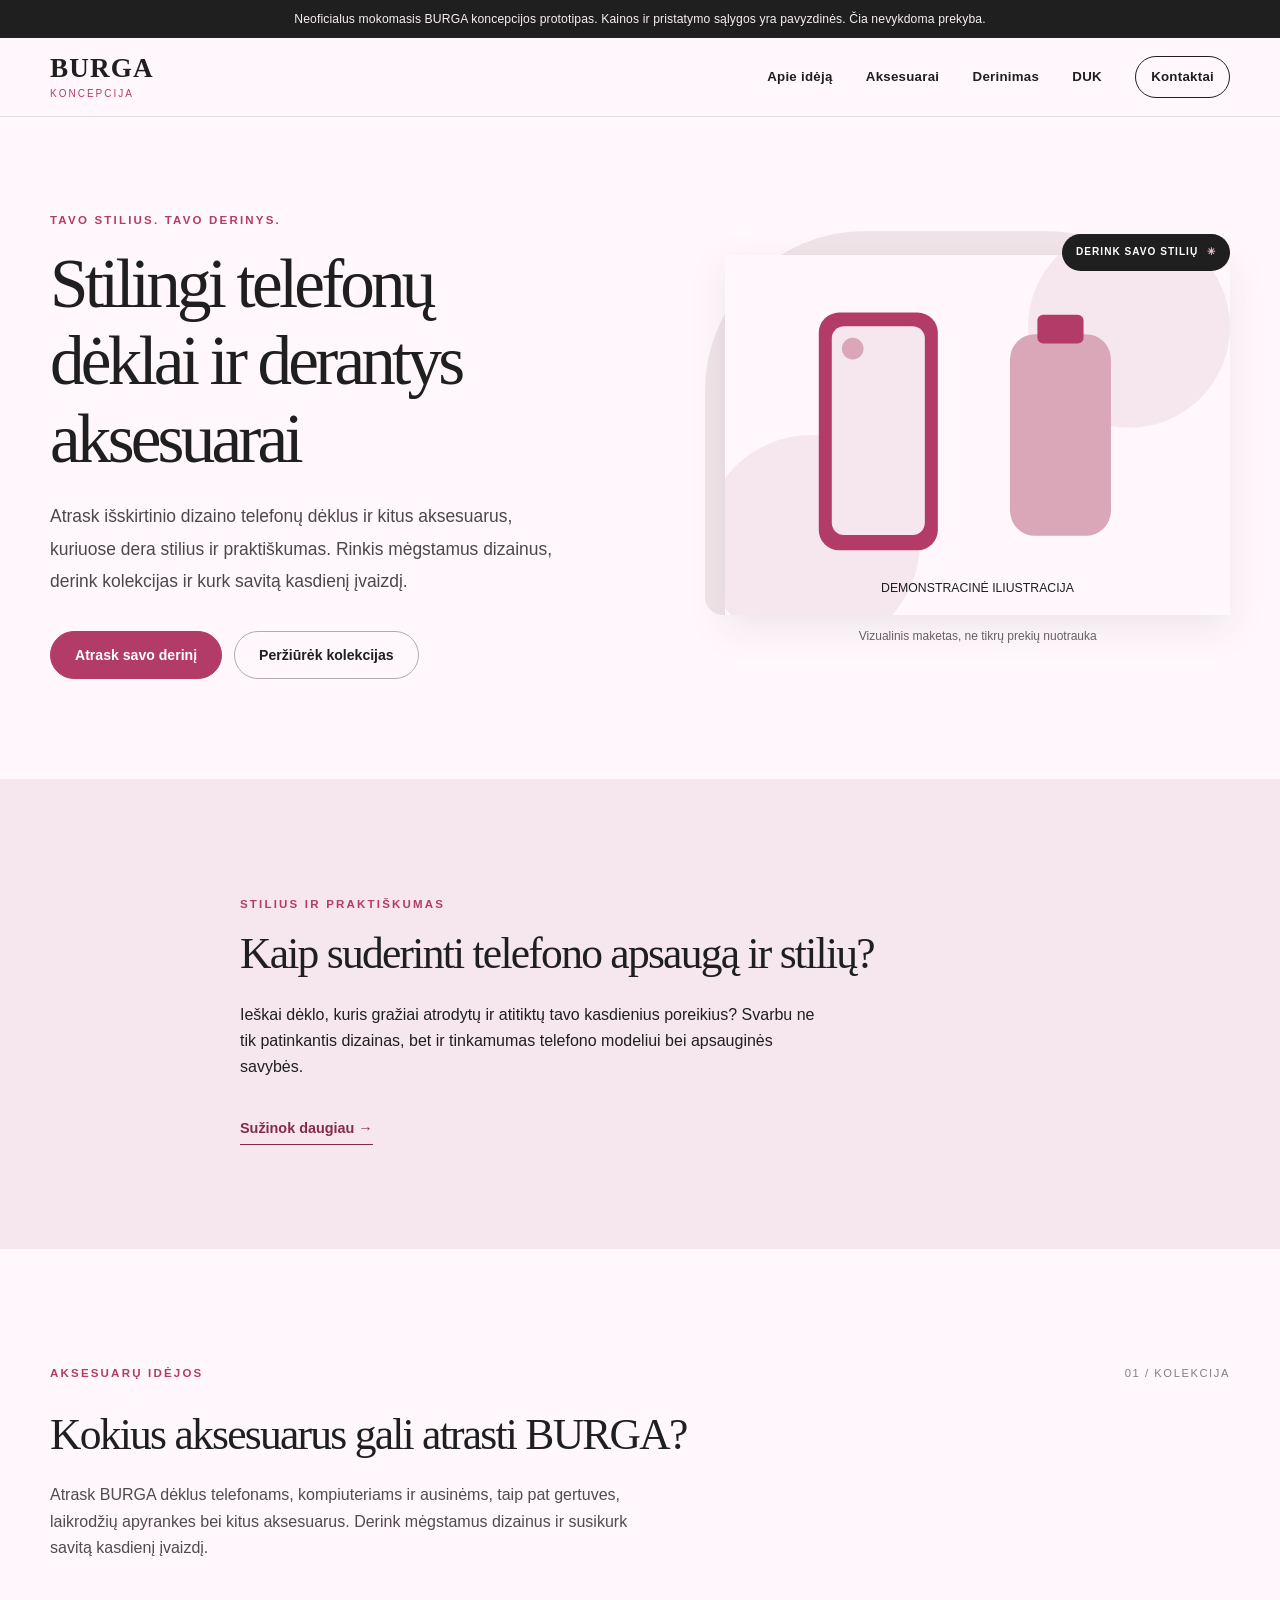
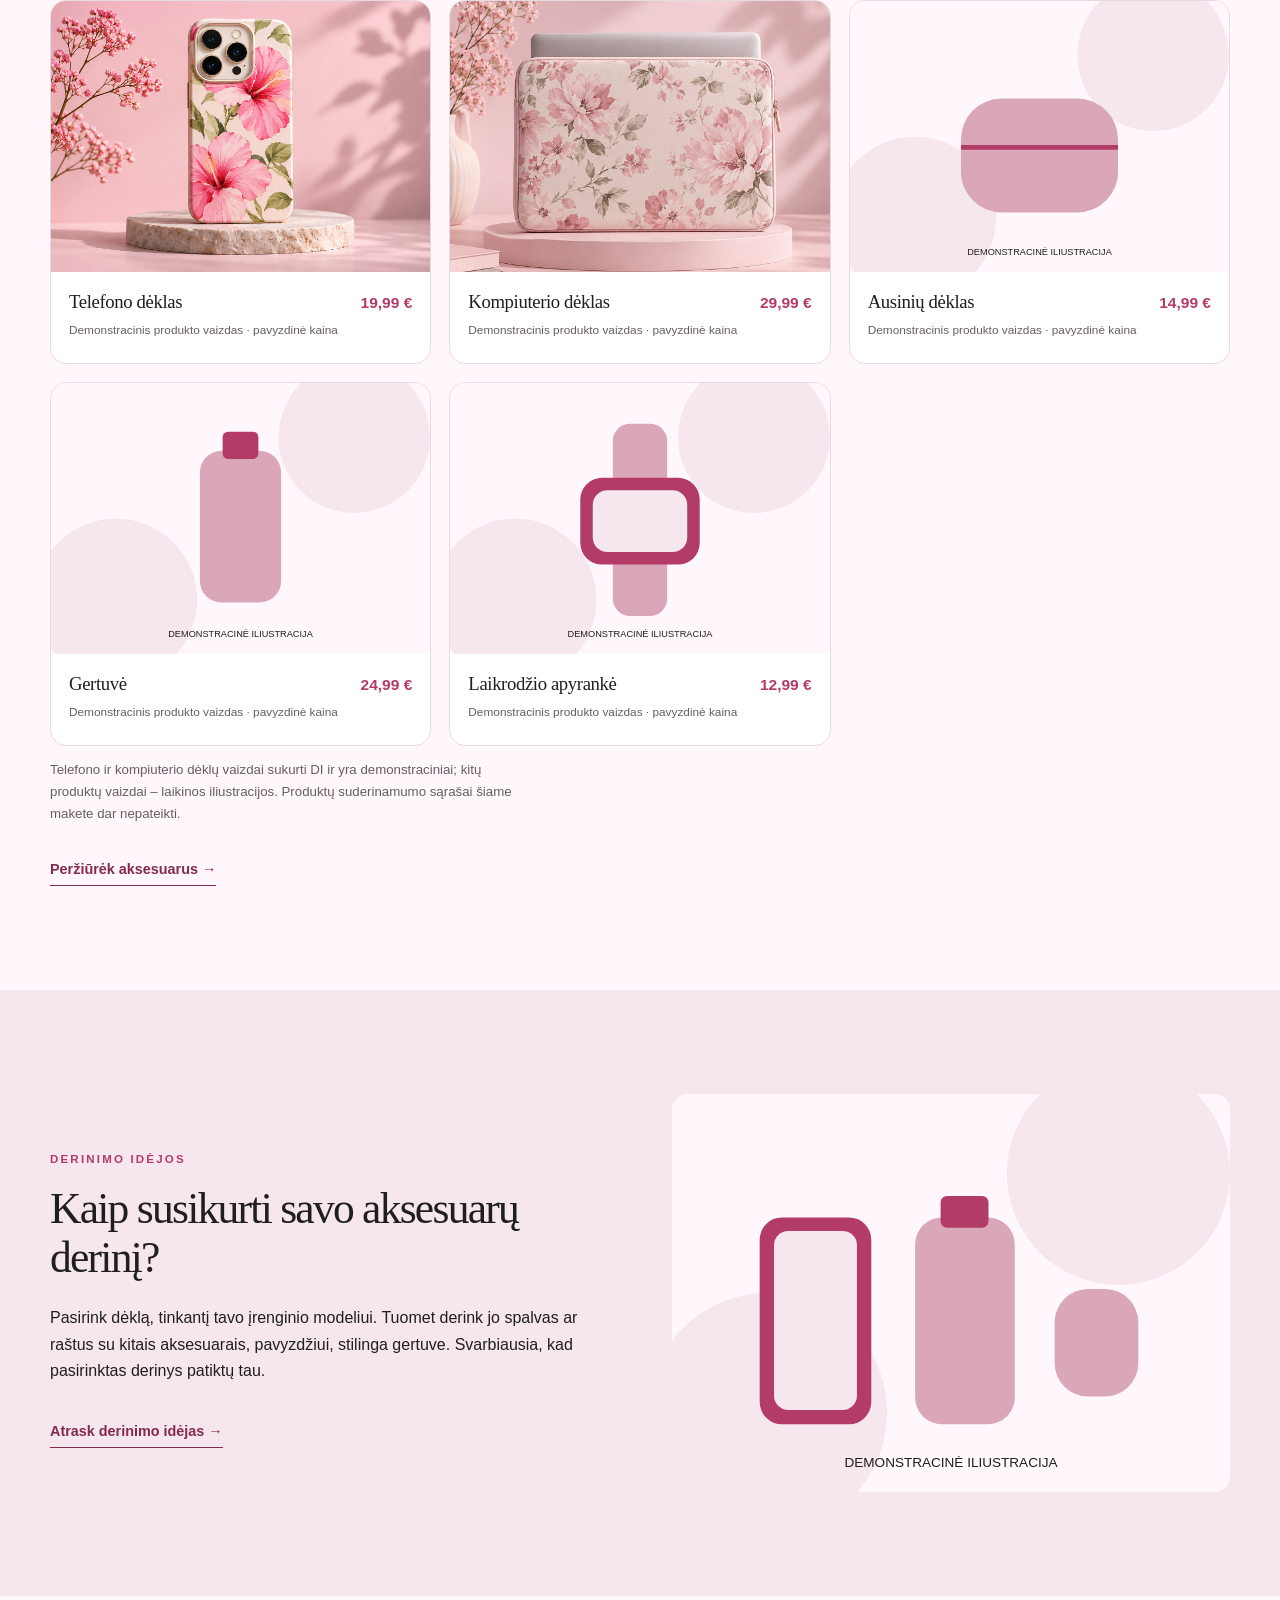
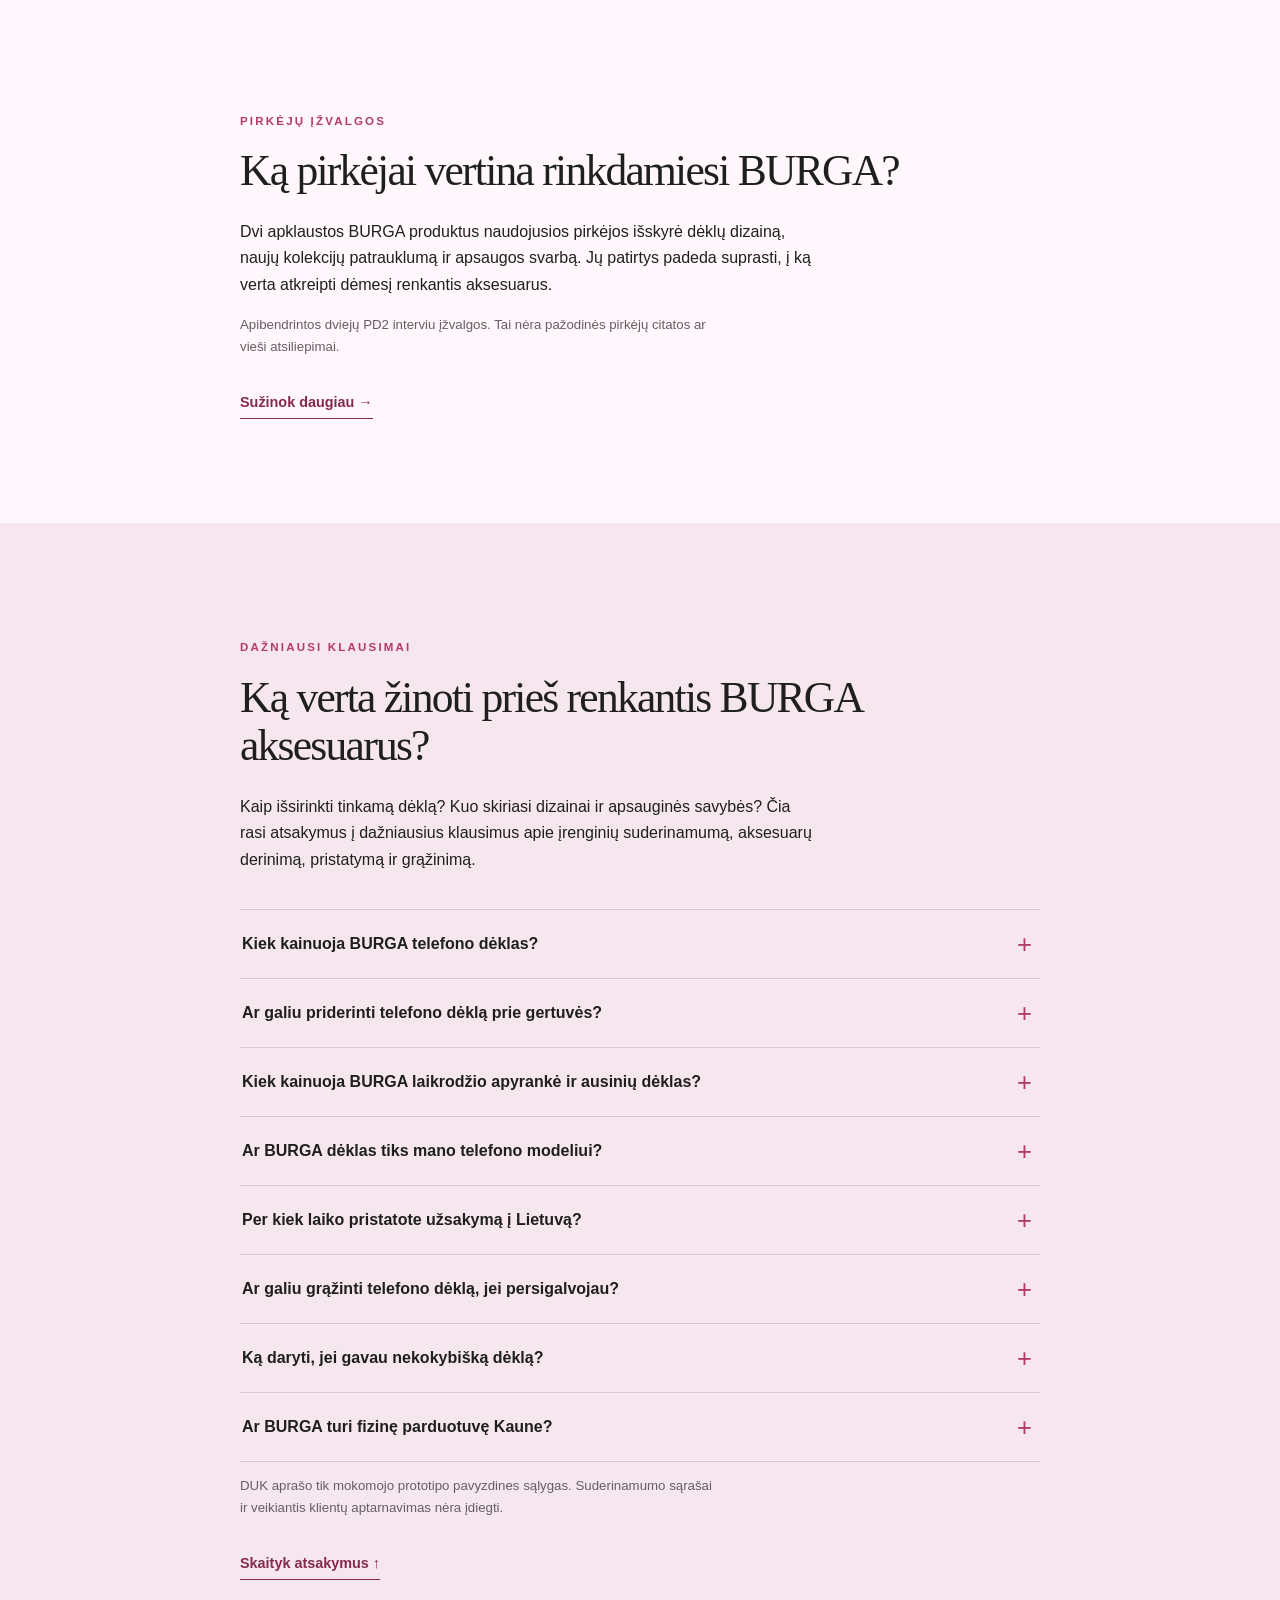
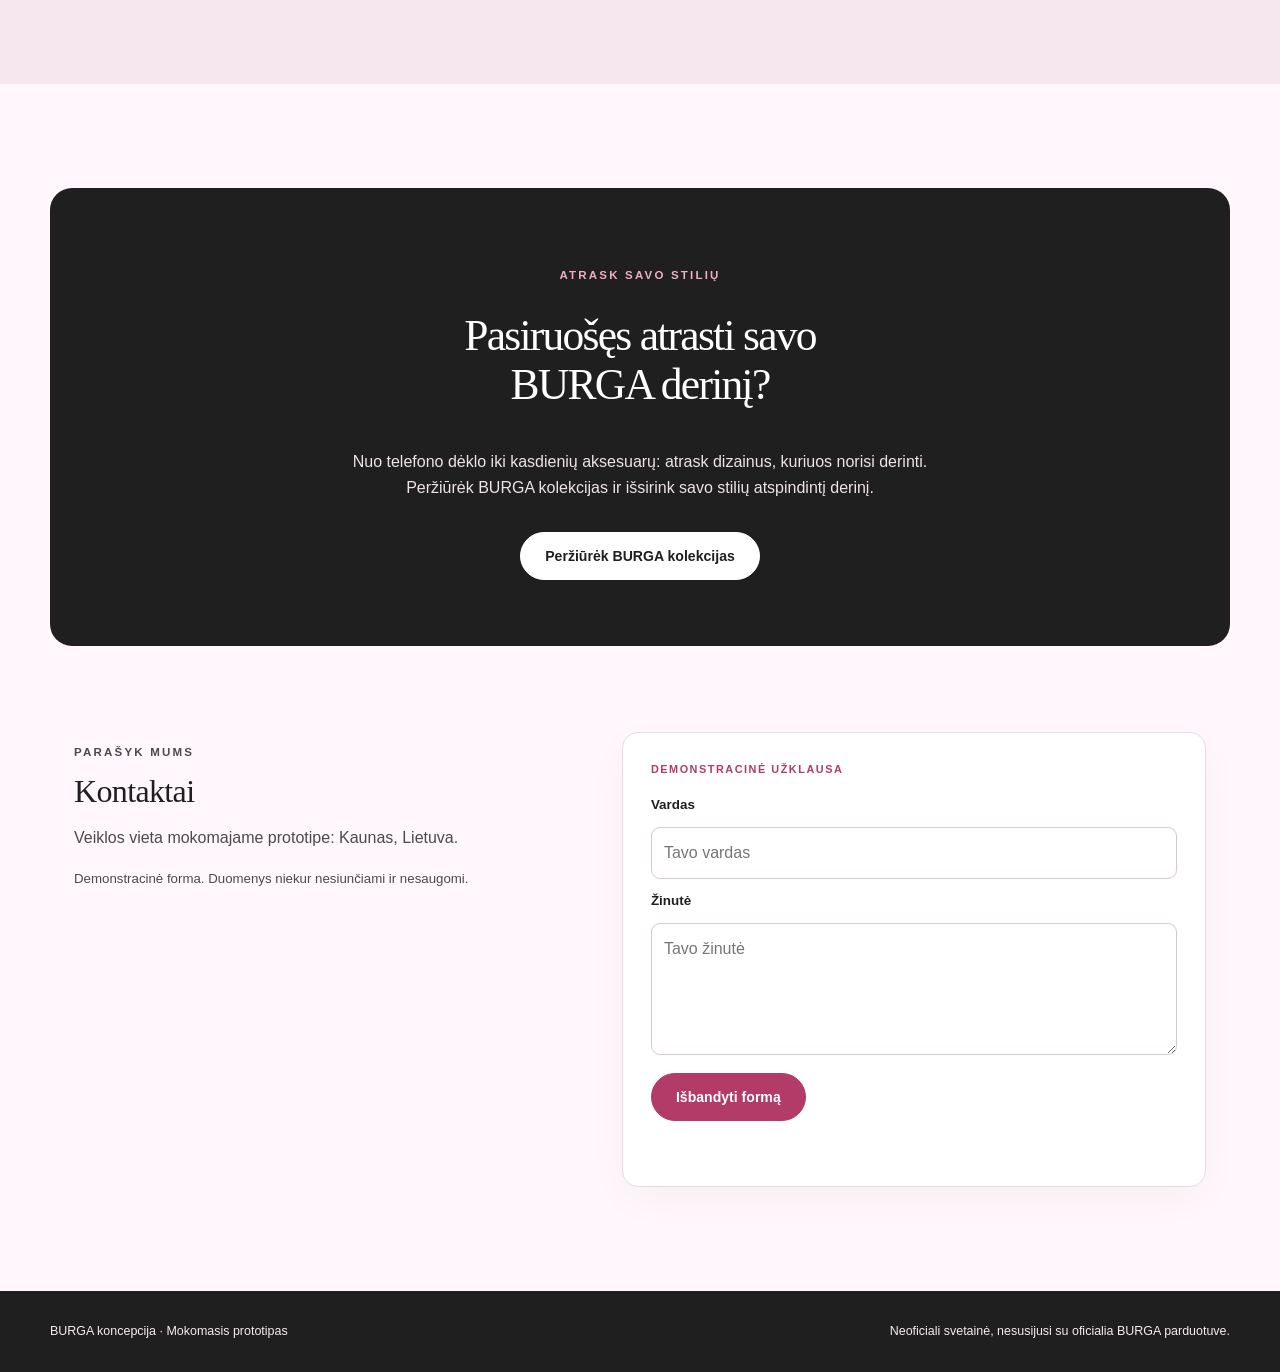
==== commit c03e567a: "Update index.html" ====
--- a/index.html
+++ b/index.html
@@ -22,11 +22,11 @@
 <main id="turinys">
 <section class="hero wrap" id="pradzia"><div><p class="eyebrow">Tavo stilius. Tavo derinys.</p><h1>Stilingi telefonų dėklai ir derantys aksesuarai</h1><p class="lead">Atrask išskirtinio dizaino telefonų dėklus ir kitus aksesuarus, kuriuose dera stilius ir praktiškumas. Rinkis mėgstamus dizainus, derink kolekcijas ir kurk savitą kasdienį įvaizdį.</p><div class="actions"><a class="btn" href="#derinimas">Atrask savo derinį</a><a class="btn outline" href="#produktai">Peržiūrėk kolekcijas</a></div></div><div class="hero-image"><div class="hero-visual-tag">DERINK SAVO STILIŲ <span aria-hidden="true">✳</span></div><img src="[data-uri]" alt="Raštuotas telefono dėklas ir prie jo deranti gertuvė" width="700" height="500"><span>Vizualinis maketas, ne tikrų prekių nuotrauka</span></div></section>
 <section class="section soft" id="problema"><div class="wrap narrow"><p class="eyebrow">Stilius ir praktiškumas</p><h2>Kaip suderinti telefono apsaugą ir stilių?</h2><p>Ieškai dėklo, kuris gražiai atrodytų ir atitiktų tavo kasdienius poreikius? Svarbu ne tik patinkantis dizainas, bet ir tinkamumas telefono modeliui bei apsauginės savybės.</p><a class="text-link" href="#derinimas">Sužinok daugiau →</a></div></section>
-<section class="section wrap" id="produktai"><div class="section-top"><p class="eyebrow">Aksesuarų idėjos</p><span class="section-index">01 / KOLEKCIJA</span></div><h2>Kokius aksesuarus gali atrasti BURGA?</h2><p class="section-intro">Atrask BURGA dėklus telefonams, kompiuteriams ir ausinėms, taip pat gertuves, laikrodžių apyrankes bei kitus aksesuarus. Derink mėgstamus dizainus ir susikurk savitą kasdienį įvaizdį.</p><div class="products"><article class="product"><img src="[data-uri]" alt="Raštuotas apsauginis telefono dėklas" loading="lazy" width="700" height="500"><div class="product-info"><h3>Telefono dėklas</h3><span class="price">19,99 €</span></div><p class="micro">Demonstracinis produkto vaizdas · pavyzdinė kaina</p></article>
-<article class="product"><img src="[data-uri]" alt="Nešiojamojo kompiuterio dėklas su raštu" loading="lazy" width="700" height="500"><div class="product-info"><h3>Kompiuterio dėklas</h3><span class="price">29,99 €</span></div><p class="micro">Demonstracinis produkto vaizdas · pavyzdinė kaina</p></article>
+<section class="section wrap" id="produktai"><div class="section-top"><p class="eyebrow">Aksesuarų idėjos</p><span class="section-index">01 / KOLEKCIJA</span></div><h2>Kokius aksesuarus gali atrasti BURGA?</h2><p class="section-intro">Atrask BURGA dėklus telefonams, kompiuteriams ir ausinėms, taip pat gertuves, laikrodžių apyrankes bei kitus aksesuarus. Derink mėgstamus dizainus ir susikurk savitą kasdienį įvaizdį.</p><div class="products"><article class="product"><img src="assets/telefono-deklas.png" alt="Rausvų gėlių rašto telefono dėklas ant šviesaus akmens stovo" loading="lazy" width="700" height="500"><div class="product-info"><h3>Telefono dėklas</h3><span class="price">19,99 €</span></div><p class="micro">Demonstracinis produkto vaizdas · pavyzdinė kaina</p></article>
+<article class="product"><img src="assets/kompiuterio-deklas.png" alt="Šviesus nešiojamojo kompiuterio dėklas su rausvų gėlių raštu" loading="lazy" width="700" height="500"><div class="product-info"><h3>Kompiuterio dėklas</h3><span class="price">29,99 €</span></div><p class="micro">Demonstracinis produkto vaizdas · pavyzdinė kaina</p></article>
 <article class="product"><img src="[data-uri]" alt="Raštuotas belaidžių ausinių dėklas" loading="lazy" width="700" height="500"><div class="product-info"><h3>Ausinių dėklas</h3><span class="price">14,99 €</span></div><p class="micro">Demonstracinis produkto vaizdas · pavyzdinė kaina</p></article>
 <article class="product"><img src="[data-uri]" alt="Stilinga gertuvė su dekoratyviu raštu" loading="lazy" width="700" height="500"><div class="product-info"><h3>Gertuvė</h3><span class="price">24,99 €</span></div><p class="micro">Demonstracinis produkto vaizdas · pavyzdinė kaina</p></article>
-<article class="product"><img src="[data-uri]" alt="Išmaniojo laikrodžio apyrankė su raštu" loading="lazy" width="700" height="500"><div class="product-info"><h3>Laikrodžio apyrankė</h3><span class="price">12,99 €</span></div><p class="micro">Demonstracinis produkto vaizdas · pavyzdinė kaina</p></article></div><p class="small-note">Visi pateikti vaizdai yra laikinos demonstracinės iliustracijos. Produktų suderinamumo sąrašai šiame makete dar nepateikti.</p><a class="text-link" href="#derinimas">Peržiūrėk aksesuarus →</a></section>
+<article class="product"><img src="[data-uri]" alt="Išmaniojo laikrodžio apyrankė su raštu" loading="lazy" width="700" height="500"><div class="product-info"><h3>Laikrodžio apyrankė</h3><span class="price">12,99 €</span></div><p class="micro">Demonstracinis produkto vaizdas · pavyzdinė kaina</p></article></div><p class="small-note">Telefono ir kompiuterio dėklų vaizdai sukurti DI ir yra demonstraciniai; kitų produktų vaizdai – laikinos iliustracijos. Produktų suderinamumo sąrašai šiame makete dar nepateikti.</p><a class="text-link" href="#derinimas">Peržiūrėk aksesuarus →</a></section>
 <section class="section soft" id="derinimas"><div class="wrap split"><div><p class="eyebrow">Derinimo idėjos</p><h2>Kaip susikurti savo aksesuarų derinį?</h2><p>Pasirink dėklą, tinkantį tavo įrenginio modeliui. Tuomet derink jo spalvas ar raštus su kitais aksesuarais, pavyzdžiui, stilinga gertuve. Svarbiausia, kad pasirinktas derinys patiktų tau.</p><a class="text-link" href="#produktai">Atrask derinimo idėjas →</a></div><img src="[data-uri]" alt="Telefono dėklo, gertuvės ir kitų aksesuarų derinys" width="700" height="500" loading="lazy"></div></section>
 <section class="section wrap narrow" id="patirtys"><p class="eyebrow">Pirkėjų įžvalgos</p><h2>Ką pirkėjai vertina rinkdamiesi BURGA?</h2><p>Dvi apklaustos BURGA produktus naudojusios pirkėjos išskyrė dėklų dizainą, naujų kolekcijų patrauklumą ir apsaugos svarbą. Jų patirtys padeda suprasti, į ką verta atkreipti dėmesį renkantis aksesuarus.</p><p class="small-note">Apibendrintos dviejų PD2 interviu įžvalgos. Tai nėra pažodinės pirkėjų citatos ar vieši atsiliepimai.</p><a class="text-link" href="#duk">Sužinok daugiau →</a></section>
 <section class="section soft" id="duk"><div class="wrap narrow"><p class="eyebrow">Dažniausi klausimai</p><h2>Ką verta žinoti prieš renkantis BURGA aksesuarus?</h2><p>Kaip išsirinkti tinkamą dėklą? Kuo skiriasi dizainai ir apsauginės savybės? Čia rasi atsakymus į dažniausius klausimus apie įrenginių suderinamumą, aksesuarų derinimą, pristatymą ir grąžinimą.</p><div class="faq"><details><summary>Kiek kainuoja BURGA telefono dėklas?</summary><p>Telefono dėklas kainuoja 19,99 €. Mokomajame BURGA parduotuvės prototipe taip pat siūlomi ausinių dėklai už 14,99 €, kompiuterio dėklai už 29,99 € ir kiti aksesuarai.</p></details>
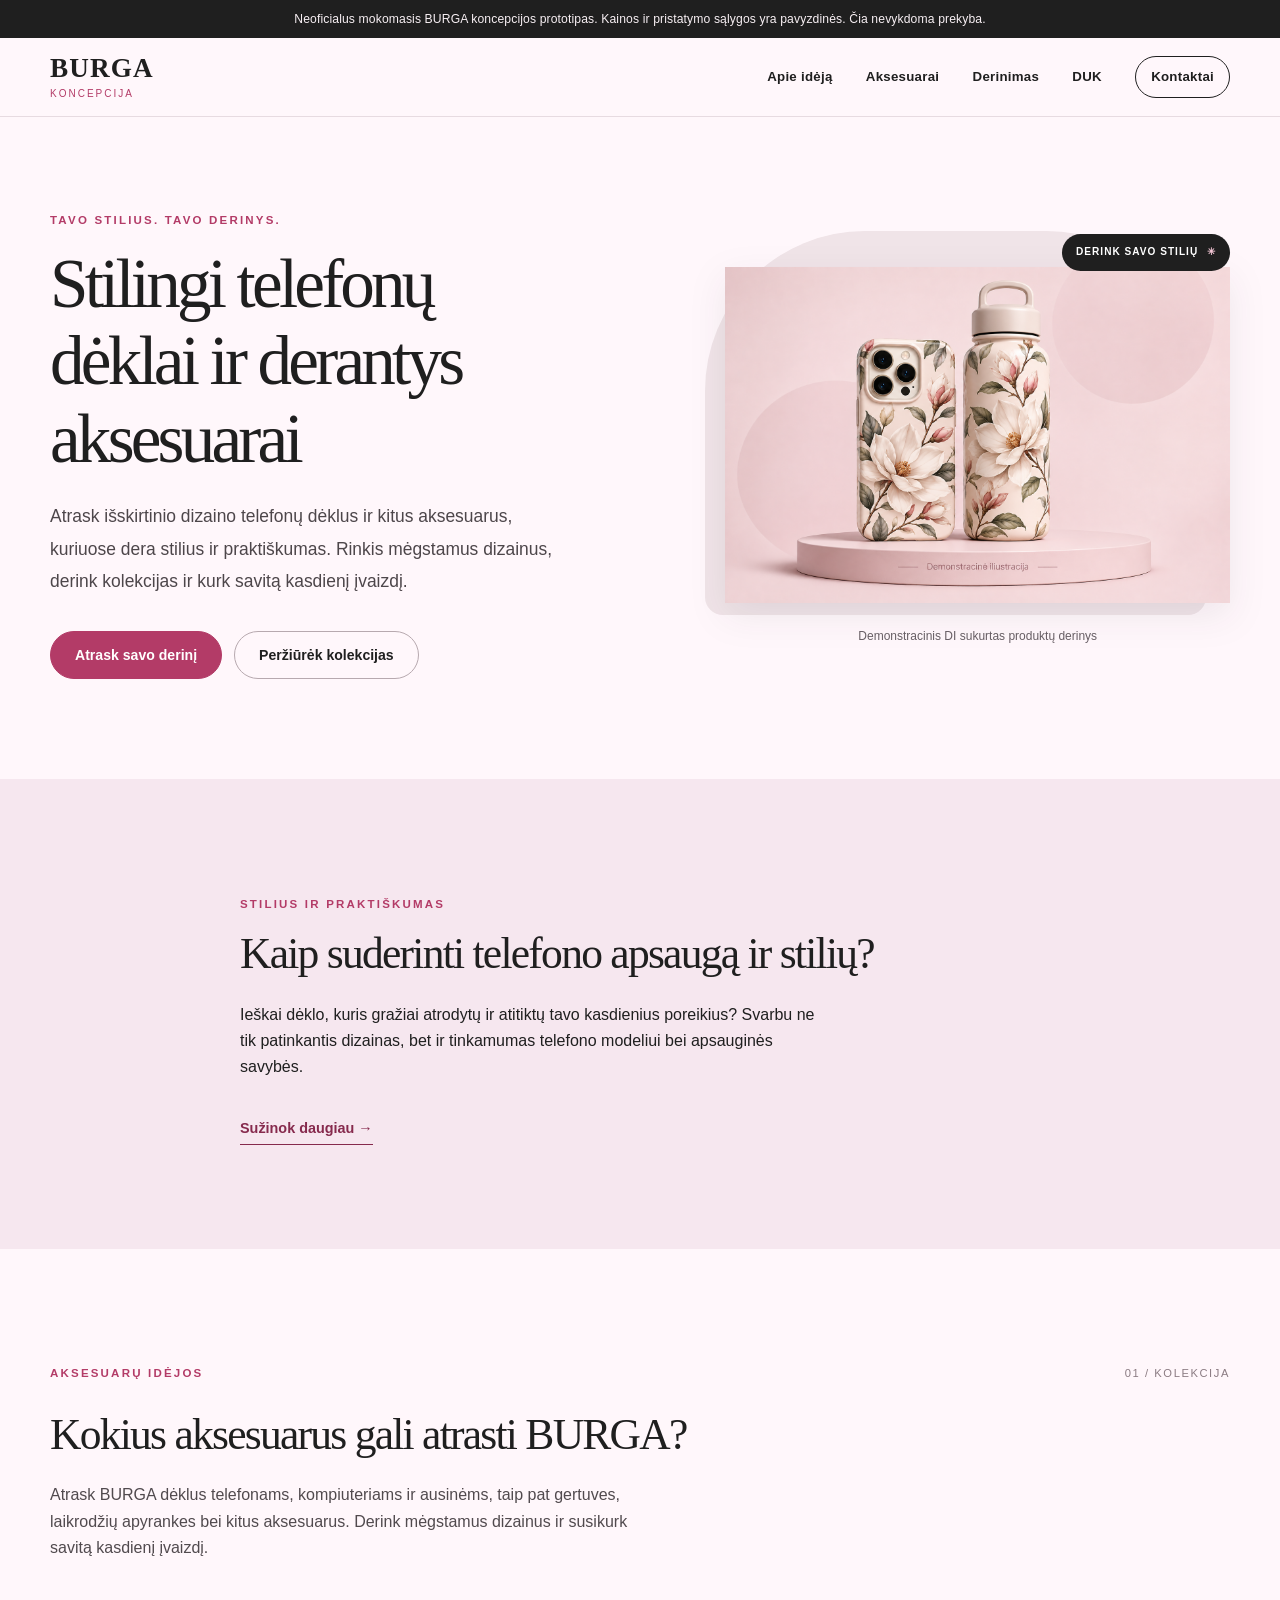
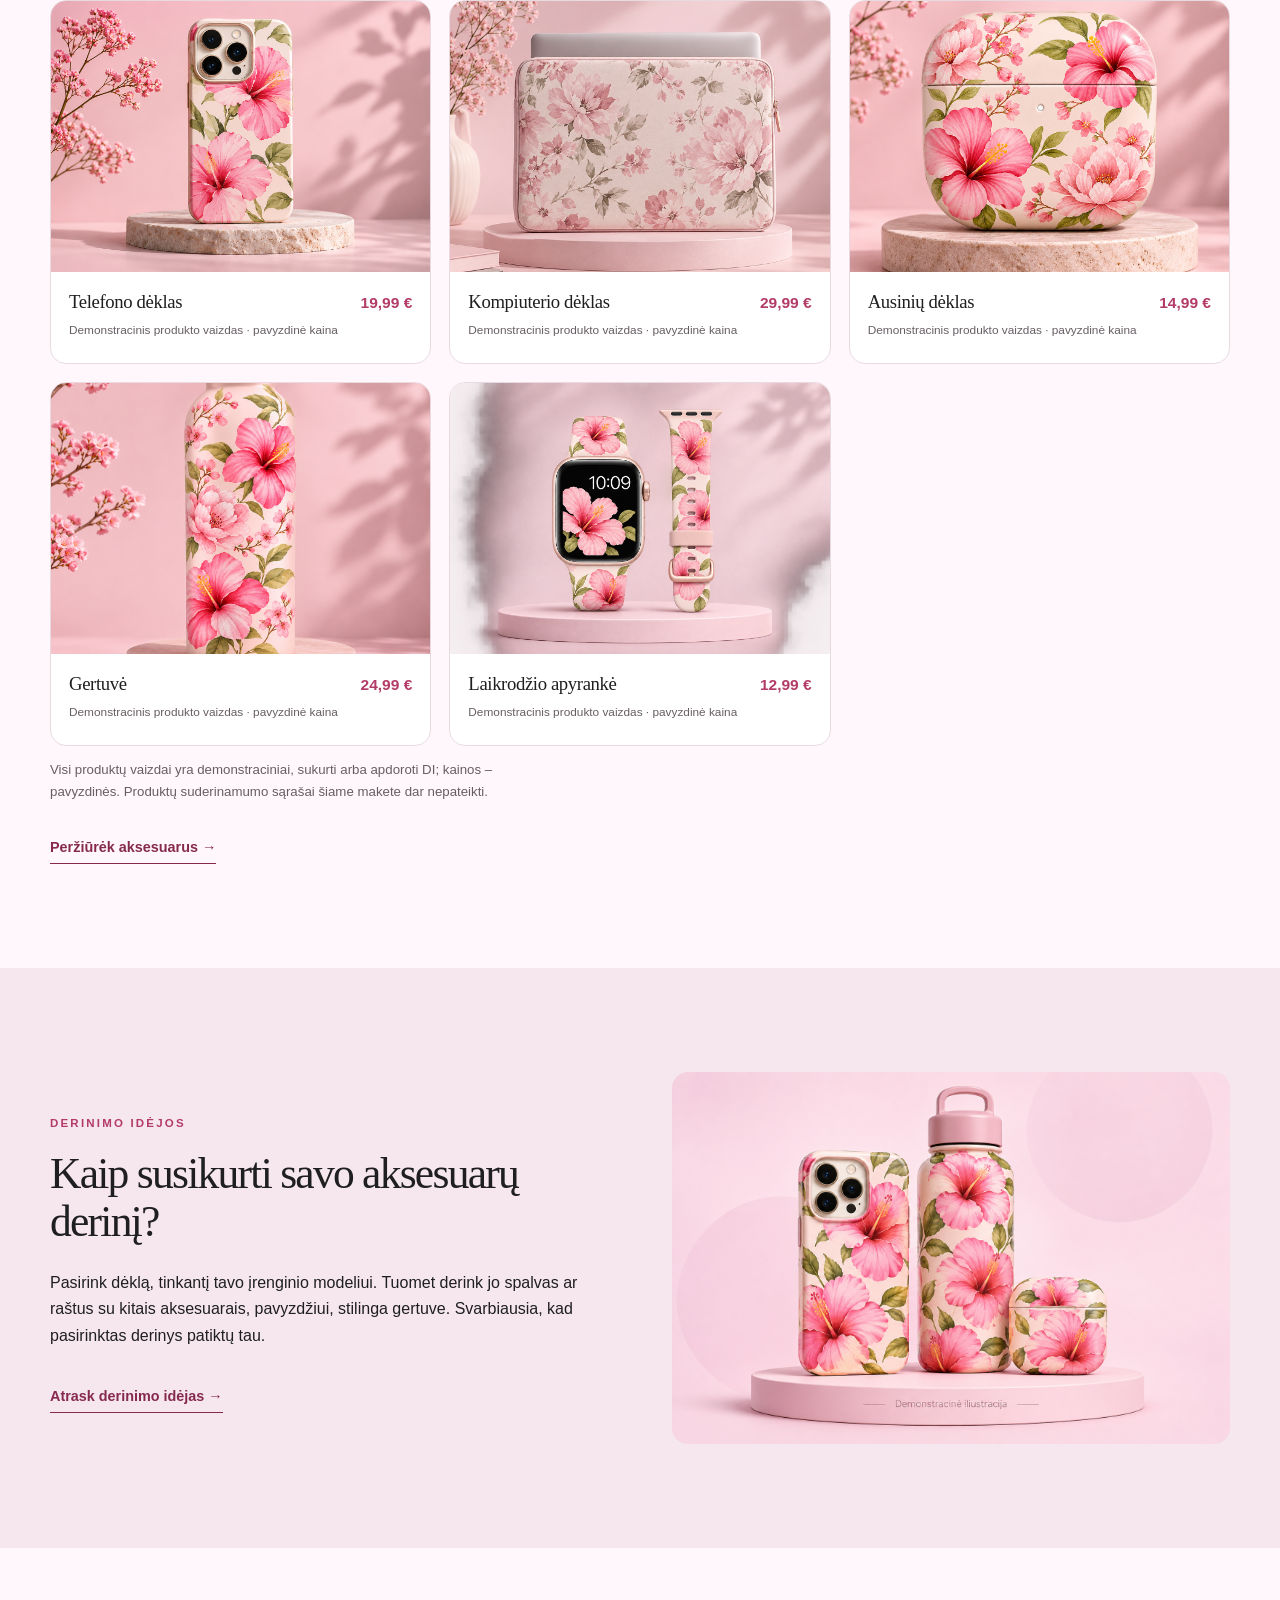
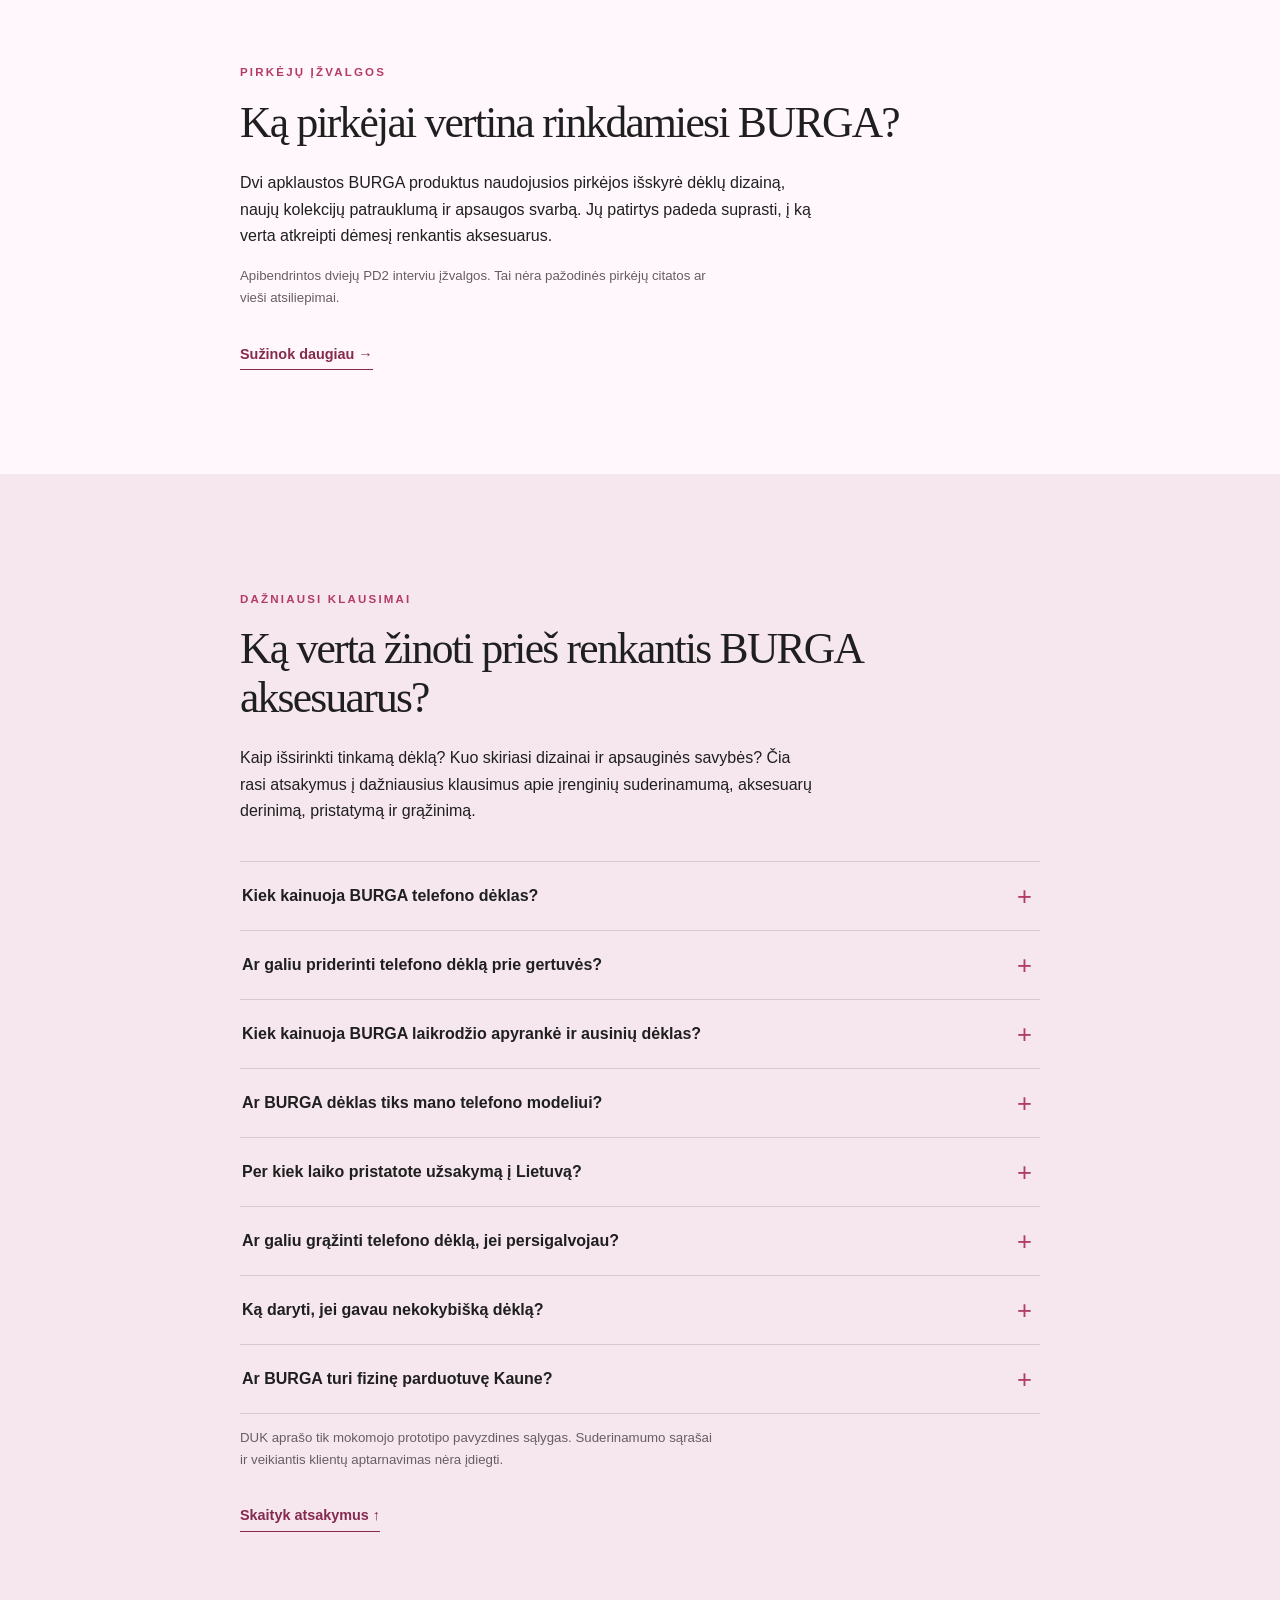
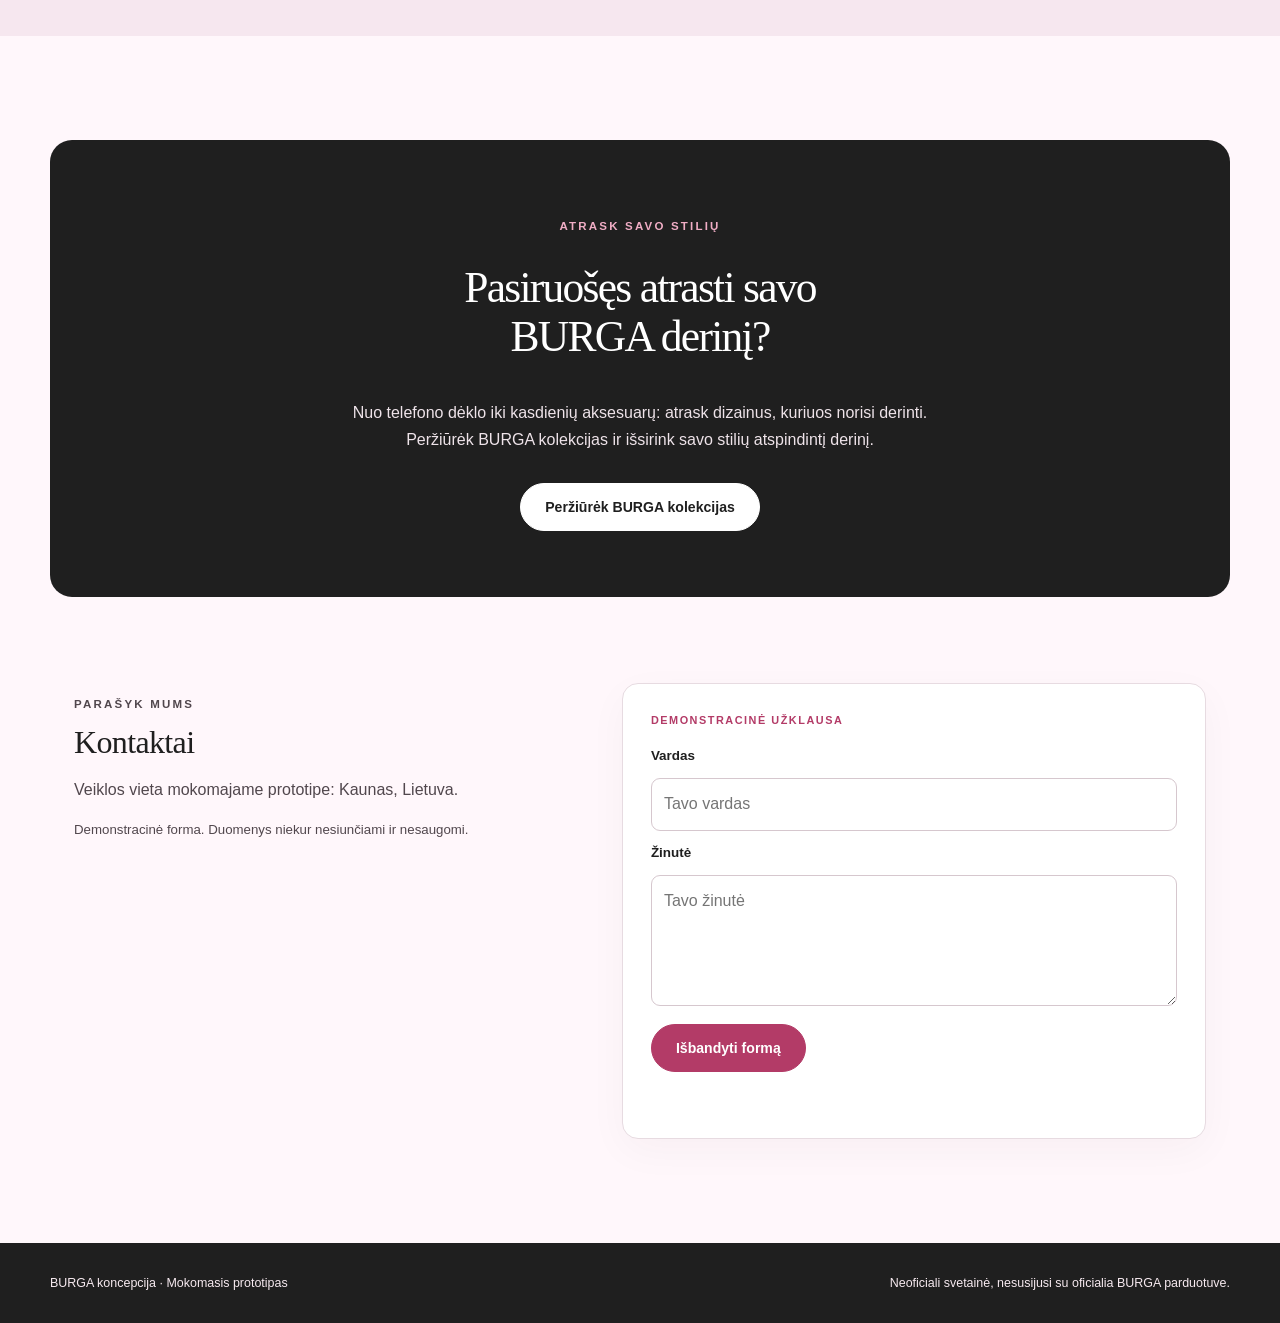
==== commit 5b35be28: "Update index.html" ====
--- a/index.html
+++ b/index.html
@@ -20,14 +20,14 @@
 <div class="notice" role="note">Neoficialus mokomasis BURGA koncepcijos prototipas. Kainos ir pristatymo sąlygos yra pavyzdinės. Čia nevykdoma prekyba.</div>
 <header class="site-header"><div class="wrap nav"><a href="#pradzia" class="wordmark" aria-label="Grįžti į pradžią">BURGA <small>koncepcija</small></a><nav aria-label="Pagrindinis meniu"><a href="#problema">Apie idėją</a><a href="#produktai">Aksesuarai</a><a href="#derinimas">Derinimas</a><a href="#duk">DUK</a><a href="#kontaktai">Kontaktai</a></nav></div></header>
 <main id="turinys">
-<section class="hero wrap" id="pradzia"><div><p class="eyebrow">Tavo stilius. Tavo derinys.</p><h1>Stilingi telefonų dėklai ir derantys aksesuarai</h1><p class="lead">Atrask išskirtinio dizaino telefonų dėklus ir kitus aksesuarus, kuriuose dera stilius ir praktiškumas. Rinkis mėgstamus dizainus, derink kolekcijas ir kurk savitą kasdienį įvaizdį.</p><div class="actions"><a class="btn" href="#derinimas">Atrask savo derinį</a><a class="btn outline" href="#produktai">Peržiūrėk kolekcijas</a></div></div><div class="hero-image"><div class="hero-visual-tag">DERINK SAVO STILIŲ <span aria-hidden="true">✳</span></div><img src="[data-uri]" alt="Raštuotas telefono dėklas ir prie jo deranti gertuvė" width="700" height="500"><span>Vizualinis maketas, ne tikrų prekių nuotrauka</span></div></section>
+<section class="hero wrap" id="pradzia"><div><p class="eyebrow">Tavo stilius. Tavo derinys.</p><h1>Stilingi telefonų dėklai ir derantys aksesuarai</h1><p class="lead">Atrask išskirtinio dizaino telefonų dėklus ir kitus aksesuarus, kuriuose dera stilius ir praktiškumas. Rinkis mėgstamus dizainus, derink kolekcijas ir kurk savitą kasdienį įvaizdį.</p><div class="actions"><a class="btn" href="#derinimas">Atrask savo derinį</a><a class="btn outline" href="#produktai">Peržiūrėk kolekcijas</a></div></div><div class="hero-image"><div class="hero-visual-tag">DERINK SAVO STILIŲ <span aria-hidden="true">✳</span></div><img src="assets/aksesuaru-derinys-2.png" alt="Telefono dėklas ir gertuvė su derančiu gėlių raštu" width="700" height="500"><span>Demonstracinis DI sukurtas produktų derinys</span></div></section>
 <section class="section soft" id="problema"><div class="wrap narrow"><p class="eyebrow">Stilius ir praktiškumas</p><h2>Kaip suderinti telefono apsaugą ir stilių?</h2><p>Ieškai dėklo, kuris gražiai atrodytų ir atitiktų tavo kasdienius poreikius? Svarbu ne tik patinkantis dizainas, bet ir tinkamumas telefono modeliui bei apsauginės savybės.</p><a class="text-link" href="#derinimas">Sužinok daugiau →</a></div></section>
 <section class="section wrap" id="produktai"><div class="section-top"><p class="eyebrow">Aksesuarų idėjos</p><span class="section-index">01 / KOLEKCIJA</span></div><h2>Kokius aksesuarus gali atrasti BURGA?</h2><p class="section-intro">Atrask BURGA dėklus telefonams, kompiuteriams ir ausinėms, taip pat gertuves, laikrodžių apyrankes bei kitus aksesuarus. Derink mėgstamus dizainus ir susikurk savitą kasdienį įvaizdį.</p><div class="products"><article class="product"><img src="assets/telefono-deklas.png" alt="Rausvų gėlių rašto telefono dėklas ant šviesaus akmens stovo" loading="lazy" width="700" height="500"><div class="product-info"><h3>Telefono dėklas</h3><span class="price">19,99 €</span></div><p class="micro">Demonstracinis produkto vaizdas · pavyzdinė kaina</p></article>
 <article class="product"><img src="assets/kompiuterio-deklas.png" alt="Šviesus nešiojamojo kompiuterio dėklas su rausvų gėlių raštu" loading="lazy" width="700" height="500"><div class="product-info"><h3>Kompiuterio dėklas</h3><span class="price">29,99 €</span></div><p class="micro">Demonstracinis produkto vaizdas · pavyzdinė kaina</p></article>
-<article class="product"><img src="[data-uri]" alt="Raštuotas belaidžių ausinių dėklas" loading="lazy" width="700" height="500"><div class="product-info"><h3>Ausinių dėklas</h3><span class="price">14,99 €</span></div><p class="micro">Demonstracinis produkto vaizdas · pavyzdinė kaina</p></article>
-<article class="product"><img src="[data-uri]" alt="Stilinga gertuvė su dekoratyviu raštu" loading="lazy" width="700" height="500"><div class="product-info"><h3>Gertuvė</h3><span class="price">24,99 €</span></div><p class="micro">Demonstracinis produkto vaizdas · pavyzdinė kaina</p></article>
-<article class="product"><img src="[data-uri]" alt="Išmaniojo laikrodžio apyrankė su raštu" loading="lazy" width="700" height="500"><div class="product-info"><h3>Laikrodžio apyrankė</h3><span class="price">12,99 €</span></div><p class="micro">Demonstracinis produkto vaizdas · pavyzdinė kaina</p></article></div><p class="small-note">Telefono ir kompiuterio dėklų vaizdai sukurti DI ir yra demonstraciniai; kitų produktų vaizdai – laikinos iliustracijos. Produktų suderinamumo sąrašai šiame makete dar nepateikti.</p><a class="text-link" href="#derinimas">Peržiūrėk aksesuarus →</a></section>
-<section class="section soft" id="derinimas"><div class="wrap split"><div><p class="eyebrow">Derinimo idėjos</p><h2>Kaip susikurti savo aksesuarų derinį?</h2><p>Pasirink dėklą, tinkantį tavo įrenginio modeliui. Tuomet derink jo spalvas ar raštus su kitais aksesuarais, pavyzdžiui, stilinga gertuve. Svarbiausia, kad pasirinktas derinys patiktų tau.</p><a class="text-link" href="#produktai">Atrask derinimo idėjas →</a></div><img src="[data-uri]" alt="Telefono dėklo, gertuvės ir kitų aksesuarų derinys" width="700" height="500" loading="lazy"></div></section>
+<article class="product"><img src="assets/ausiniu-deklas.png" alt="Belaidžių ausinių dėklas su rausvų gėlių raštu" loading="lazy" width="700" height="500"><div class="product-info"><h3>Ausinių dėklas</h3><span class="price">14,99 €</span></div><p class="micro">Demonstracinis produkto vaizdas · pavyzdinė kaina</p></article>
+<article class="product"><img src="assets/gertuve.png" alt="Gertuvė su rožinių gėlių raštu" loading="lazy" width="700" height="500"><div class="product-info"><h3>Gertuvė</h3><span class="price">24,99 €</span></div><p class="micro">Demonstracinis produkto vaizdas · pavyzdinė kaina</p></article>
+<article class="product"><img src="assets/laikrodzio-apyranke.png" alt="Išmanusis laikrodis su rausvų gėlių rašto apyranke" loading="lazy" width="700" height="500"><div class="product-info"><h3>Laikrodžio apyrankė</h3><span class="price">12,99 €</span></div><p class="micro">Demonstracinis produkto vaizdas · pavyzdinė kaina</p></article></div><p class="small-note">Visi produktų vaizdai yra demonstraciniai, sukurti arba apdoroti DI; kainos – pavyzdinės. Produktų suderinamumo sąrašai šiame makete dar nepateikti.</p><a class="text-link" href="#derinimas">Peržiūrėk aksesuarus →</a></section>
+<section class="section soft" id="derinimas"><div class="wrap split"><div><p class="eyebrow">Derinimo idėjos</p><h2>Kaip susikurti savo aksesuarų derinį?</h2><p>Pasirink dėklą, tinkantį tavo įrenginio modeliui. Tuomet derink jo spalvas ar raštus su kitais aksesuarais, pavyzdžiui, stilinga gertuve. Svarbiausia, kad pasirinktas derinys patiktų tau.</p><a class="text-link" href="#produktai">Atrask derinimo idėjas →</a></div><img src="assets/aksesuaru-derinys.png" alt="Telefono dėklo, gertuvės ir ausinių dėklo derinys" width="700" height="500" loading="lazy"></div></section>
 <section class="section wrap narrow" id="patirtys"><p class="eyebrow">Pirkėjų įžvalgos</p><h2>Ką pirkėjai vertina rinkdamiesi BURGA?</h2><p>Dvi apklaustos BURGA produktus naudojusios pirkėjos išskyrė dėklų dizainą, naujų kolekcijų patrauklumą ir apsaugos svarbą. Jų patirtys padeda suprasti, į ką verta atkreipti dėmesį renkantis aksesuarus.</p><p class="small-note">Apibendrintos dviejų PD2 interviu įžvalgos. Tai nėra pažodinės pirkėjų citatos ar vieši atsiliepimai.</p><a class="text-link" href="#duk">Sužinok daugiau →</a></section>
 <section class="section soft" id="duk"><div class="wrap narrow"><p class="eyebrow">Dažniausi klausimai</p><h2>Ką verta žinoti prieš renkantis BURGA aksesuarus?</h2><p>Kaip išsirinkti tinkamą dėklą? Kuo skiriasi dizainai ir apsauginės savybės? Čia rasi atsakymus į dažniausius klausimus apie įrenginių suderinamumą, aksesuarų derinimą, pristatymą ir grąžinimą.</p><div class="faq"><details><summary>Kiek kainuoja BURGA telefono dėklas?</summary><p>Telefono dėklas kainuoja 19,99 €. Mokomajame BURGA parduotuvės prototipe taip pat siūlomi ausinių dėklai už 14,99 €, kompiuterio dėklai už 29,99 € ir kiti aksesuarai.</p></details>
 <details><summary>Ar galiu priderinti telefono dėklą prie gertuvės?</summary><p>Taip, mūsų mokomajame parduotuvės prototipe gali derinti telefono dėklą ir gertuvę pagal spalvas bei raštus. Kai kurie dizainai siūlomi abiejose produktų kategorijose, todėl gali susikurti vientisą aksesuarų derinį. Telefono dėklas kainuoja 19,99 €, o gertuvė – 24,99 €.</p></details>
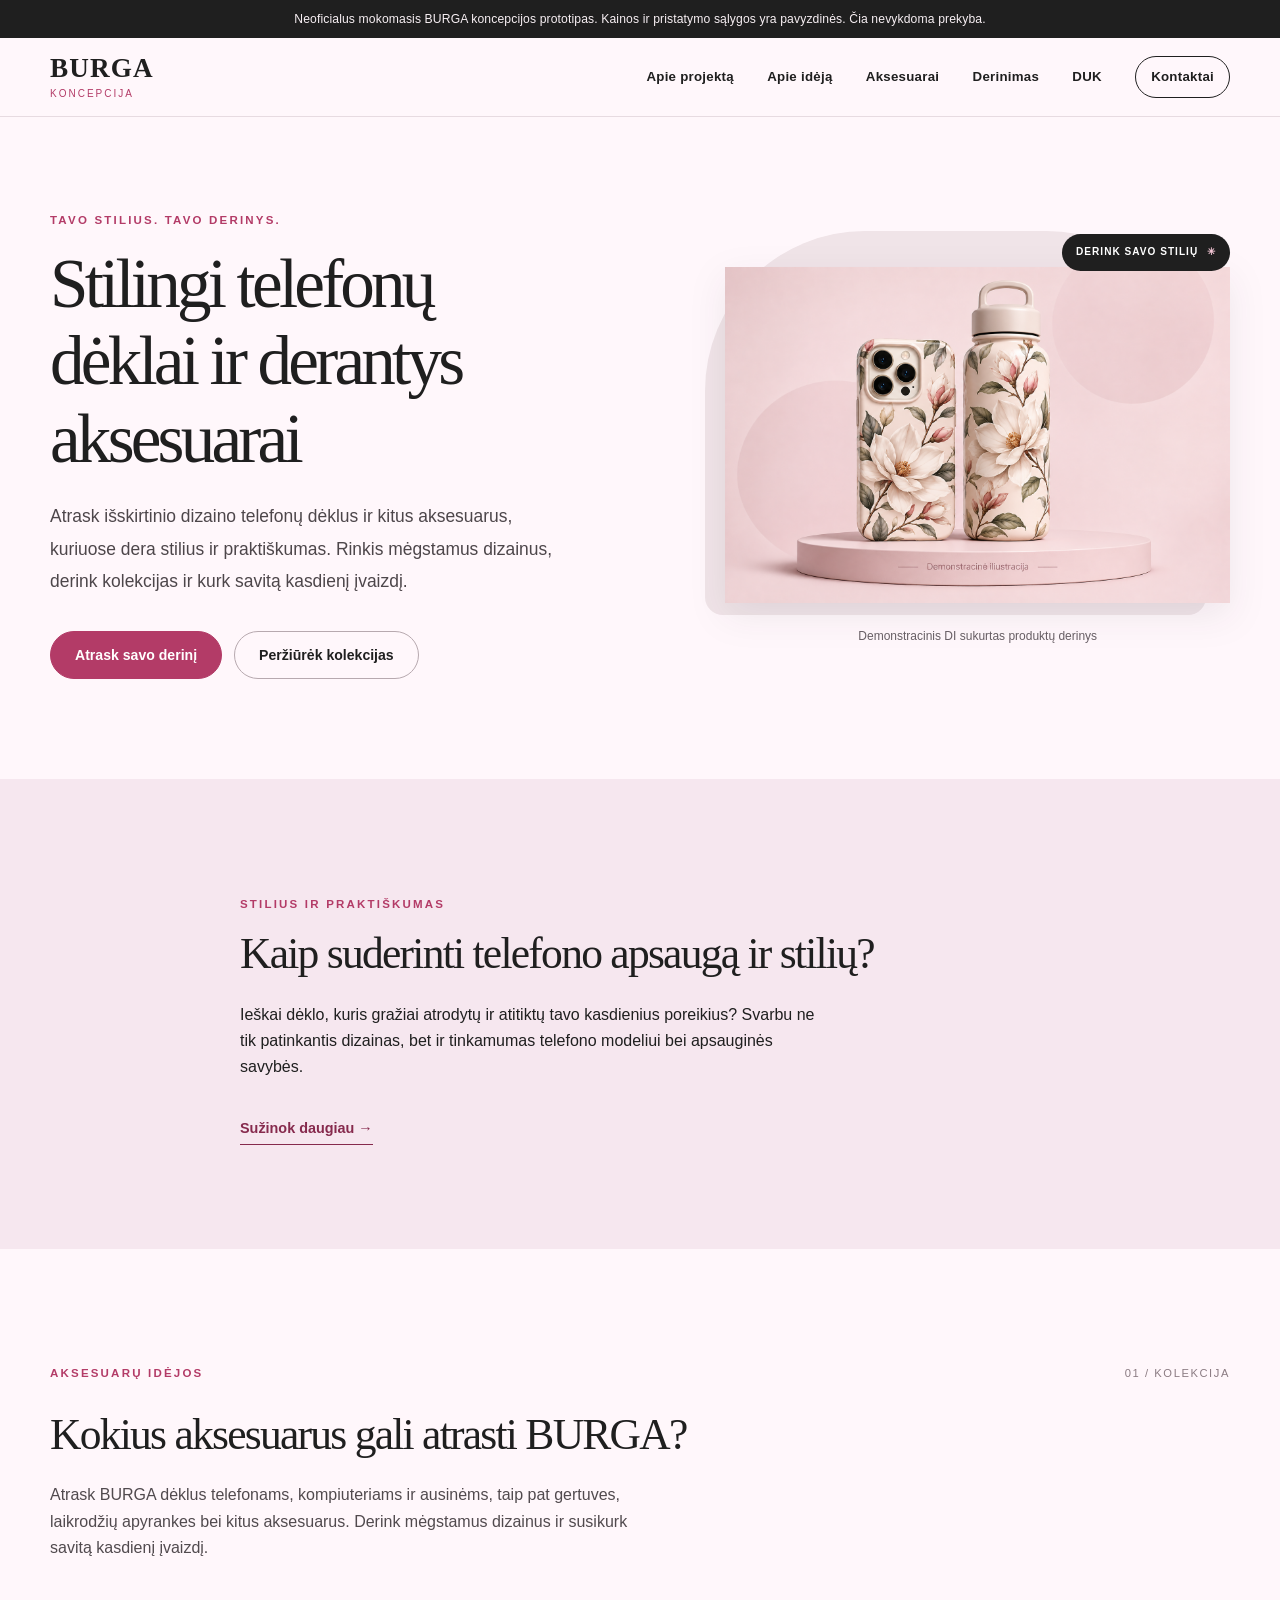
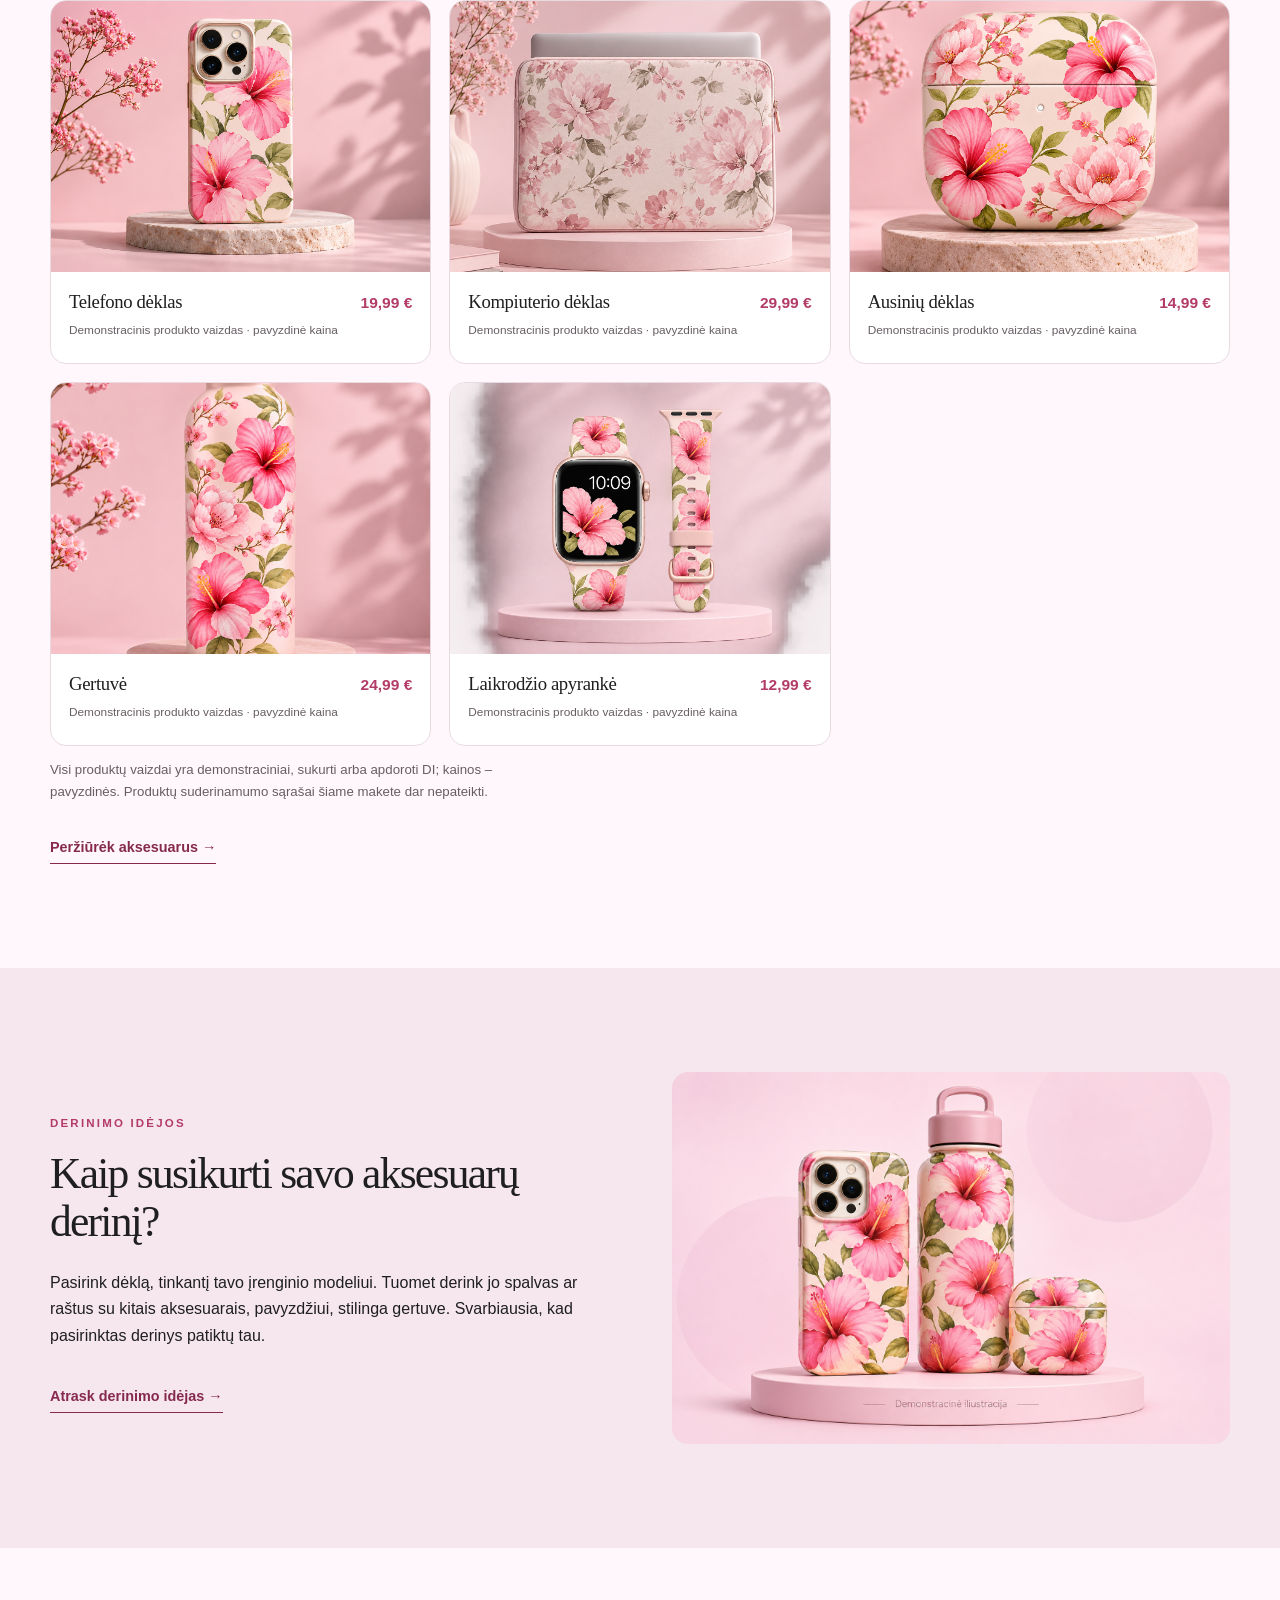
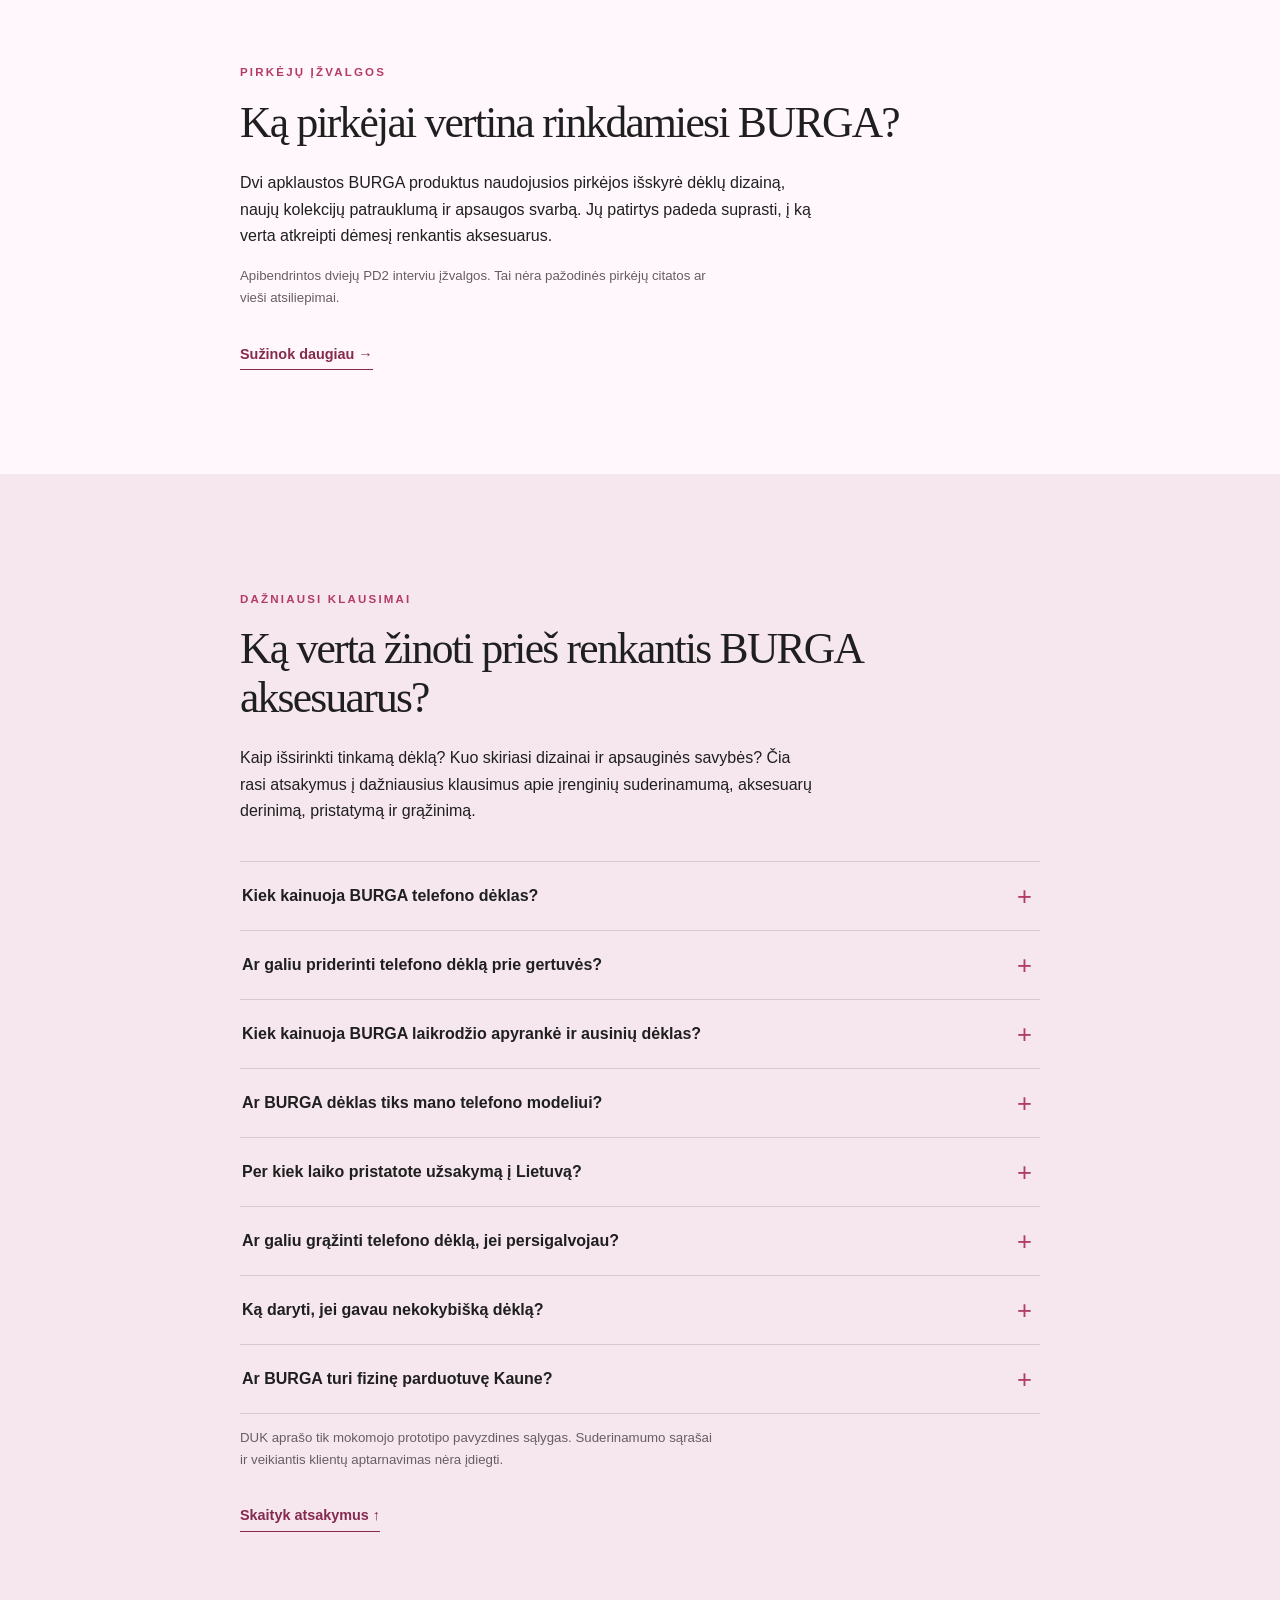
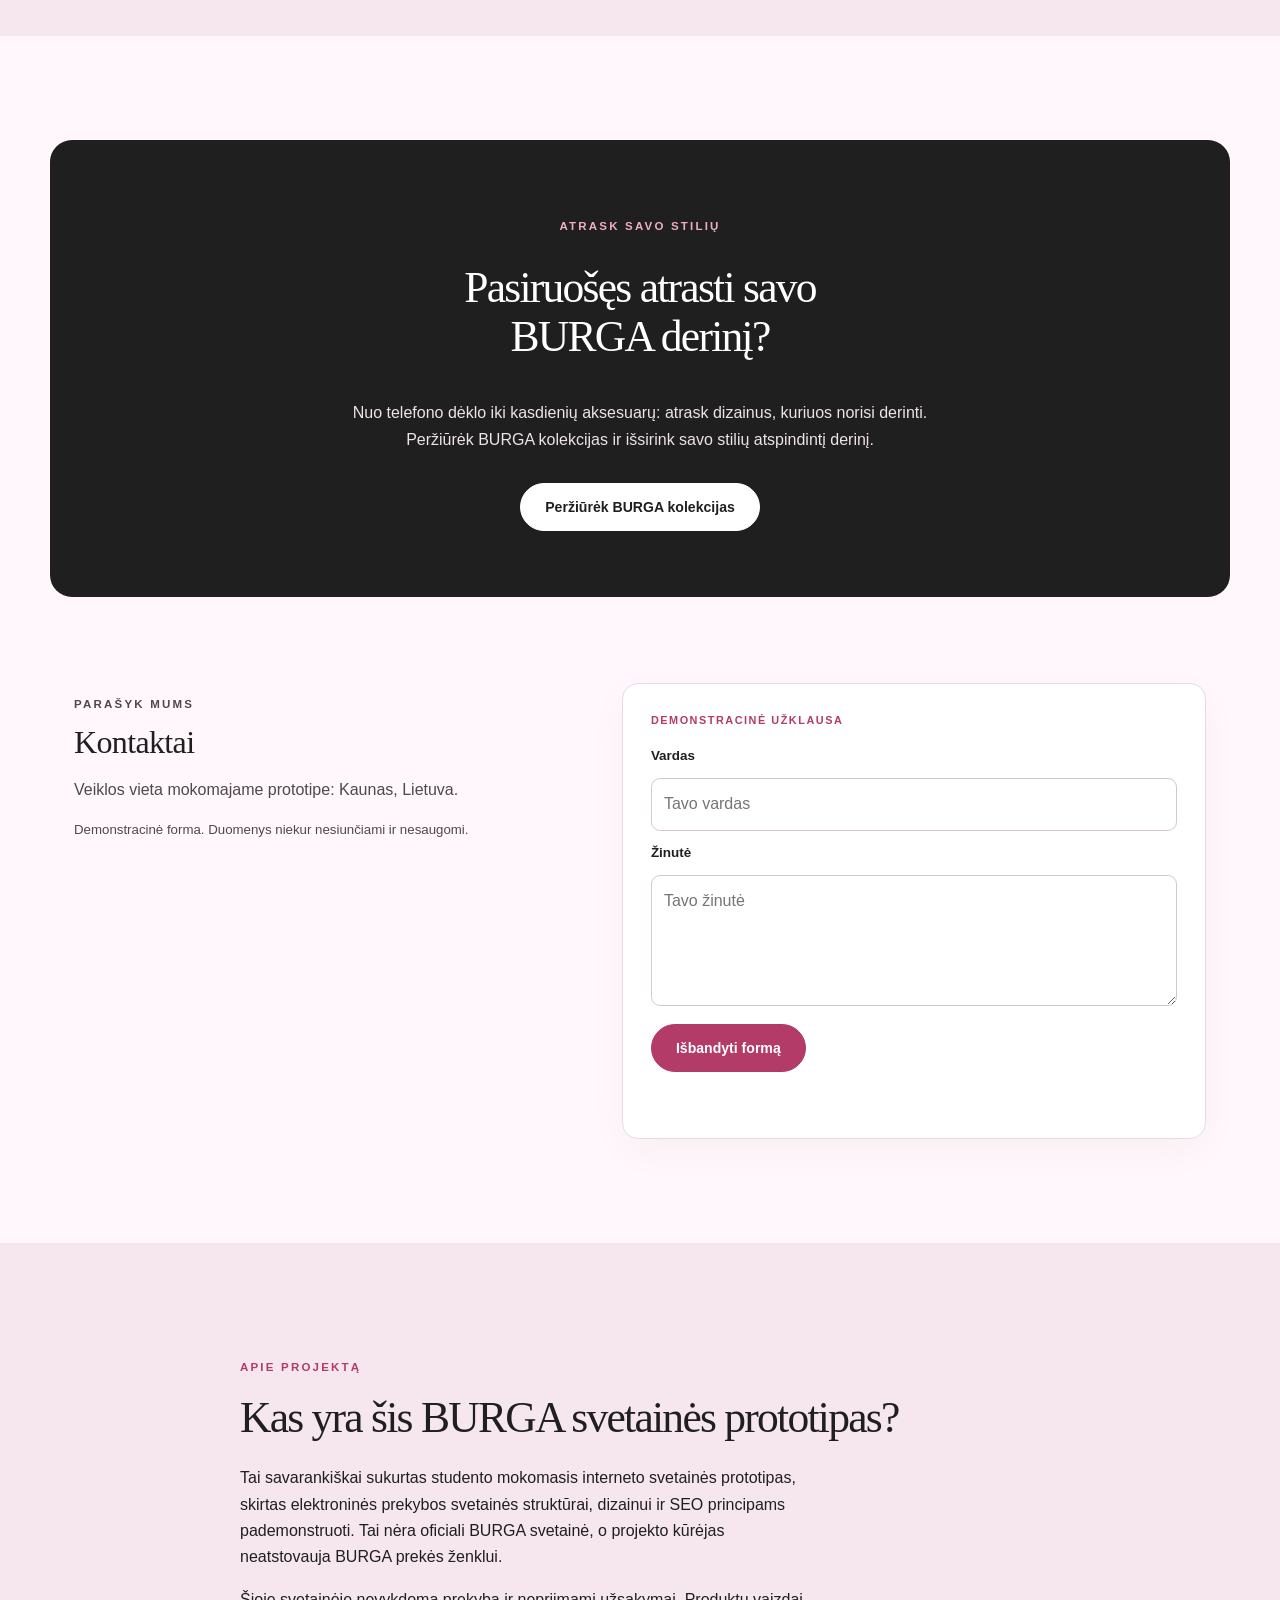
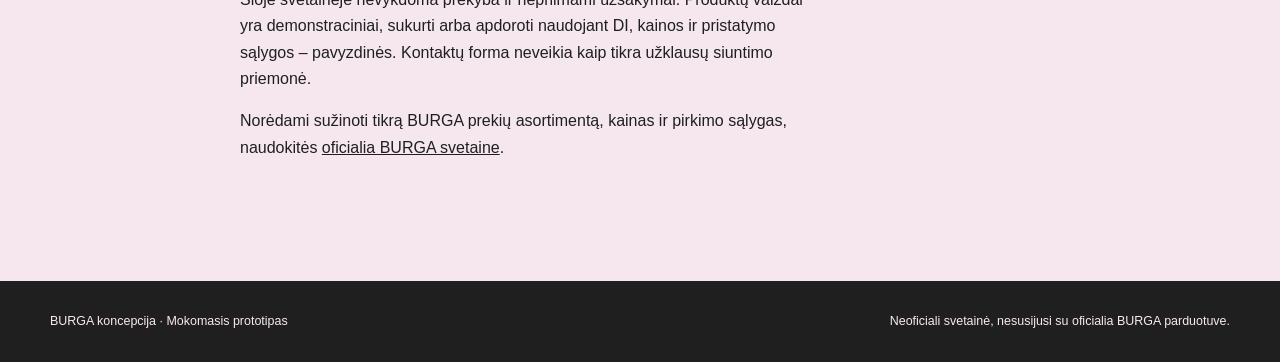
==== commit 02201177: "Update index.html" ====
--- a/index.html
+++ b/index.html
@@ -6,7 +6,8 @@
 <meta name="color-scheme" content="light">
 <title>Telefonų dėklai ir aksesuarai | BURGA Lietuva</title>
 <meta name="description" content="Atrask stilingus telefonų dėklus ir derančius aksesuarus. Rinkis mėgstamus raštus, derink gertuves bei apyrankes ir susikurk savo įvaizdį. Peržiūrėk kolekcijas!">
-<meta name="robots" content="noindex, nofollow">
+<meta name="robots" content="index, follow">
+<link rel="canonical" href="https://aironidze-arch.github.io/burga-project/">
 <style>
 /* BURGA mokomasis prototipas – minimalistinis dizainas, be išorinių bibliotekų */
 :root{--bg:#FFF7FB;--soft:#F6E7EF;--accent:#B33B67;--accent-soft:#D9A7B8;--ink:#1F1F1F;--muted:#675e64;--line:#e7dbe1;--white:#fff;--radius:16px}
@@ -18,7 +19,7 @@
 <body>
 <a class="skip" href="#turinys">Pereiti prie turinio</a>
 <div class="notice" role="note">Neoficialus mokomasis BURGA koncepcijos prototipas. Kainos ir pristatymo sąlygos yra pavyzdinės. Čia nevykdoma prekyba.</div>
-<header class="site-header"><div class="wrap nav"><a href="#pradzia" class="wordmark" aria-label="Grįžti į pradžią">BURGA <small>koncepcija</small></a><nav aria-label="Pagrindinis meniu"><a href="#problema">Apie idėją</a><a href="#produktai">Aksesuarai</a><a href="#derinimas">Derinimas</a><a href="#duk">DUK</a><a href="#kontaktai">Kontaktai</a></nav></div></header>
+<header class="site-header"><div class="wrap nav"><a href="#pradzia" class="wordmark" aria-label="Grįžti į pradžią">BURGA <small>koncepcija</small></a><nav aria-label="Pagrindinis meniu"><a href="#apie-projekta">Apie projektą</a><a href="#problema">Apie idėją</a><a href="#produktai">Aksesuarai</a><a href="#derinimas">Derinimas</a><a href="#duk">DUK</a><a href="#kontaktai">Kontaktai</a></nav></div></header>
 <main id="turinys">
 <section class="hero wrap" id="pradzia"><div><p class="eyebrow">Tavo stilius. Tavo derinys.</p><h1>Stilingi telefonų dėklai ir derantys aksesuarai</h1><p class="lead">Atrask išskirtinio dizaino telefonų dėklus ir kitus aksesuarus, kuriuose dera stilius ir praktiškumas. Rinkis mėgstamus dizainus, derink kolekcijas ir kurk savitą kasdienį įvaizdį.</p><div class="actions"><a class="btn" href="#derinimas">Atrask savo derinį</a><a class="btn outline" href="#produktai">Peržiūrėk kolekcijas</a></div></div><div class="hero-image"><div class="hero-visual-tag">DERINK SAVO STILIŲ <span aria-hidden="true">✳</span></div><img src="assets/aksesuaru-derinys-2.png" alt="Telefono dėklas ir gertuvė su derančiu gėlių raštu" width="700" height="500"><span>Demonstracinis DI sukurtas produktų derinys</span></div></section>
 <section class="section soft" id="problema"><div class="wrap narrow"><p class="eyebrow">Stilius ir praktiškumas</p><h2>Kaip suderinti telefono apsaugą ir stilių?</h2><p>Ieškai dėklo, kuris gražiai atrodytų ir atitiktų tavo kasdienius poreikius? Svarbu ne tik patinkantis dizainas, bet ir tinkamumas telefono modeliui bei apsauginės savybės.</p><a class="text-link" href="#derinimas">Sužinok daugiau →</a></div></section>
@@ -38,6 +39,7 @@
 <details><summary>Ką daryti, jei gavau nekokybišką dėklą?</summary><p>Jei gavai nekokybišką dėklą, gali kreiptis dėl problemos sprendimo pagal vartotojų teises. Susisiek su parduotuvės klientų aptarnavimo komanda per svetainėje pateiktą kontaktų formą ir nurodyk užsakymo informaciją bei pastebėtą trūkumą. Tavo kreipimasis bus išnagrinėtas pagal taikomas teisės aktų nuostatas.</p></details>
 <details><summary>Ar BURGA turi fizinę parduotuvę Kaune?</summary><p>Šiame mokomajame prototipe numatyta internetinė parduotuvė, kurios veiklos miestas – Kaunas, Lietuva. Fizinės parduotuvės adresas nenurodomas, todėl apsilankymo vietoje galimybė nėra numatyta.</p></details></div><p class="small-note">DUK aprašo tik mokomojo prototipo pavyzdines sąlygas. Suderinamumo sąrašai ir veikiantis klientų aptarnavimas nėra įdiegti.</p><a class="text-link" href="#duk">Skaityk atsakymus ↑</a></div></section>
 <section class="section wrap" id="kontaktai"><div class="closing"><p class="eyebrow">Atrask savo stilių</p><h2>Pasiruošęs atrasti savo BURGA derinį?</h2><p>Nuo telefono dėklo iki kasdienių aksesuarų: atrask dizainus, kuriuos norisi derinti. Peržiūrėk BURGA kolekcijas ir išsirink savo stilių atspindintį derinį.</p><a class="btn" href="#produktai">Peržiūrėk BURGA kolekcijas</a></div><div class="contact"><div class="contact-intro"><p class="eyebrow">Parašyk mums</p><h3>Kontaktai</h3><p>Veiklos vieta mokomajame prototipe: Kaunas, Lietuva.</p><p class="small-note">Demonstracinė forma. Duomenys niekur nesiunčiami ir nesaugomi.</p></div><form id="demo-form"><p class="form-label">DEMONSTRACINĖ UŽKLAUSA</p><label for="vardas">Vardas</label><input id="vardas" name="vardas" placeholder="Tavo vardas" autocomplete="off"><label for="zinute">Žinutė</label><textarea id="zinute" name="zinute" rows="4" placeholder="Tavo žinutė"></textarea><button class="btn" type="submit">Išbandyti formą</button><p id="form-result" class="small-note" role="status" aria-live="polite"></p></form></div></section>
+<section class="section soft" id="apie-projekta"><div class="wrap narrow"><p class="eyebrow">Apie projektą</p><h2>Kas yra šis BURGA svetainės prototipas?</h2><p>Tai savarankiškai sukurtas studento mokomasis interneto svetainės prototipas, skirtas elektroninės prekybos svetainės struktūrai, dizainui ir SEO principams pademonstruoti. Tai nėra oficiali BURGA svetainė, o projekto kūrėjas neatstovauja BURGA prekės ženklui.</p><p>Šioje svetainėje nevykdoma prekyba ir nepriimami užsakymai. Produktų vaizdai yra demonstraciniai, sukurti arba apdoroti naudojant DI, kainos ir pristatymo sąlygos – pavyzdinės. Kontaktų forma neveikia kaip tikra užklausų siuntimo priemonė.</p><p>Norėdami sužinoti tikrą BURGA prekių asortimentą, kainas ir pirkimo sąlygas, naudokitės <a href="https://burga.lt/" rel="noopener noreferrer">oficialia BURGA svetaine</a>.</p></div></section>
 </main><footer><div class="wrap footer-inner"><span>BURGA koncepcija · Mokomasis prototipas</span><span>Neoficiali svetainė, nesusijusi su oficialia BURGA parduotuve.</span></div></footer>
 <script>
 "use strict";document.getElementById("demo-form").addEventListener("submit",function(event){event.preventDefault();document.getElementById("form-result").textContent="Tai demonstracinė forma. Žinutė neišsiųsta ir duomenys neišsaugoti.";});
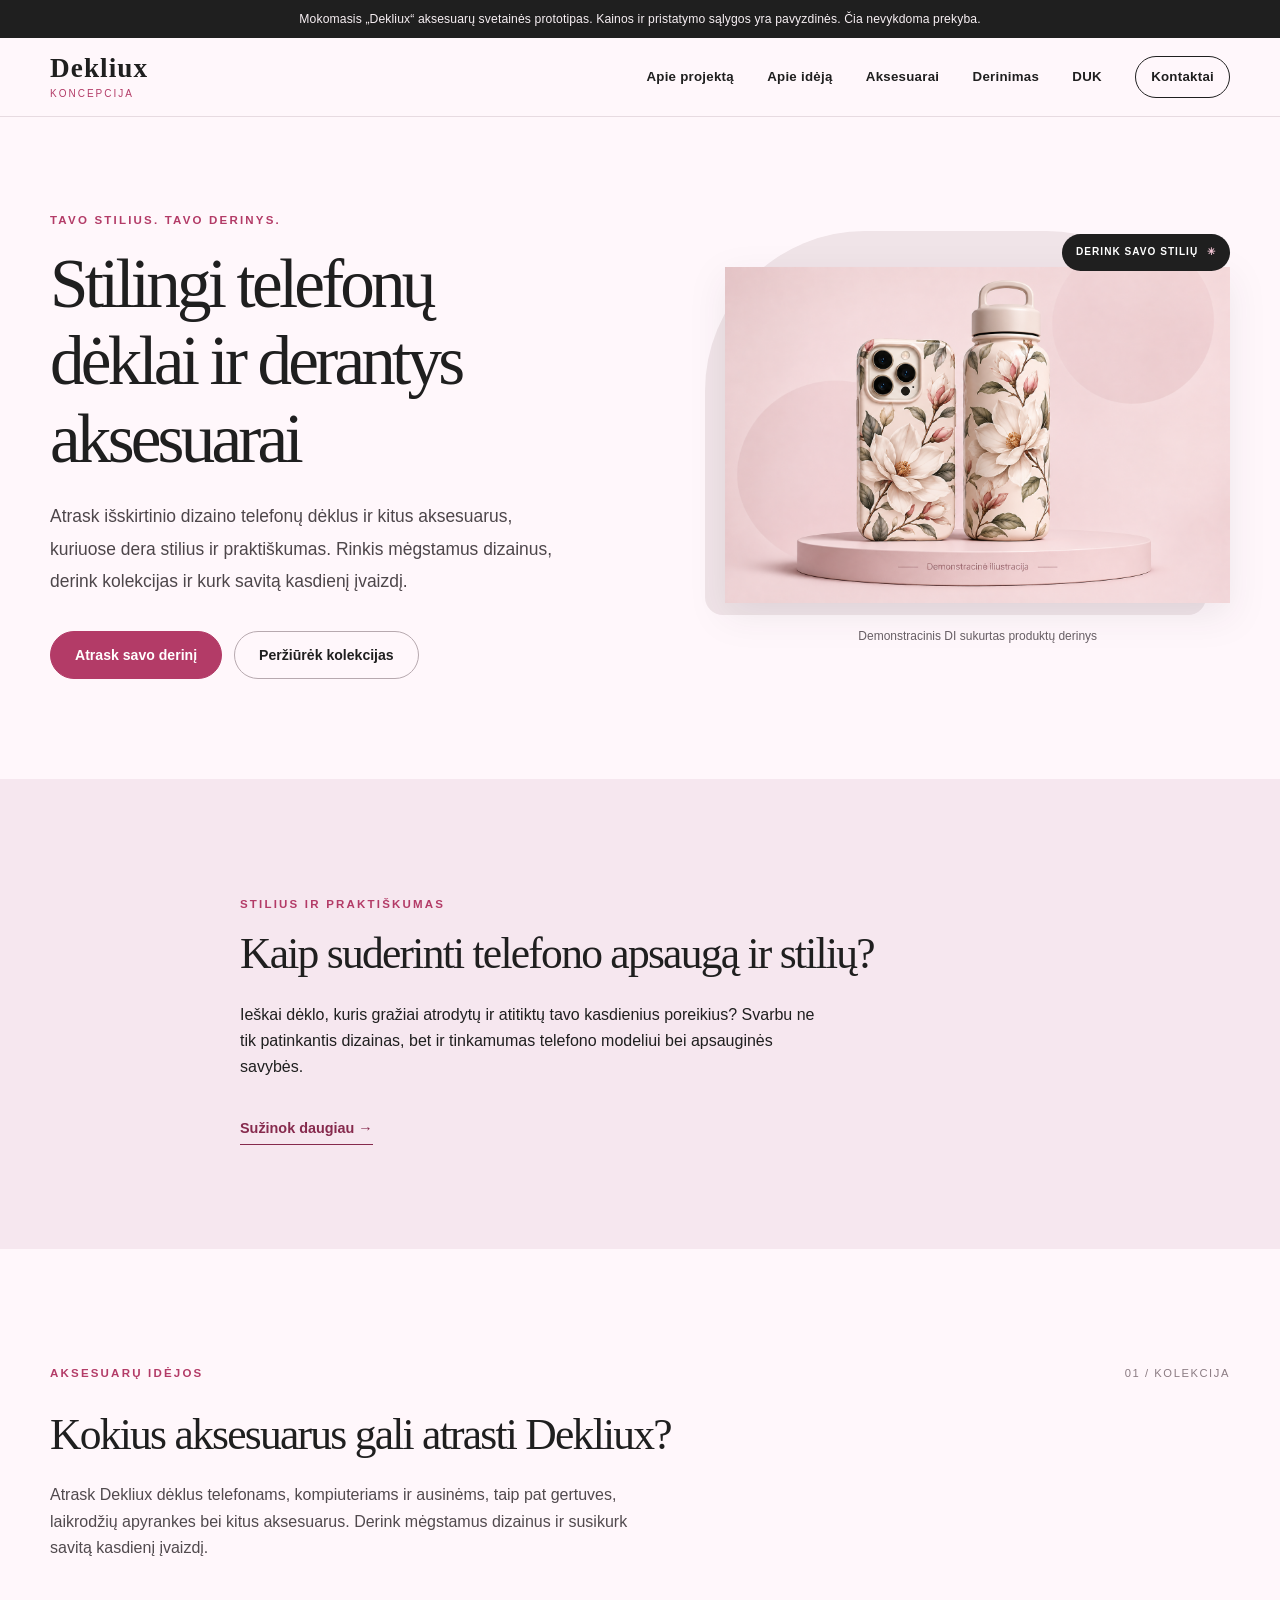
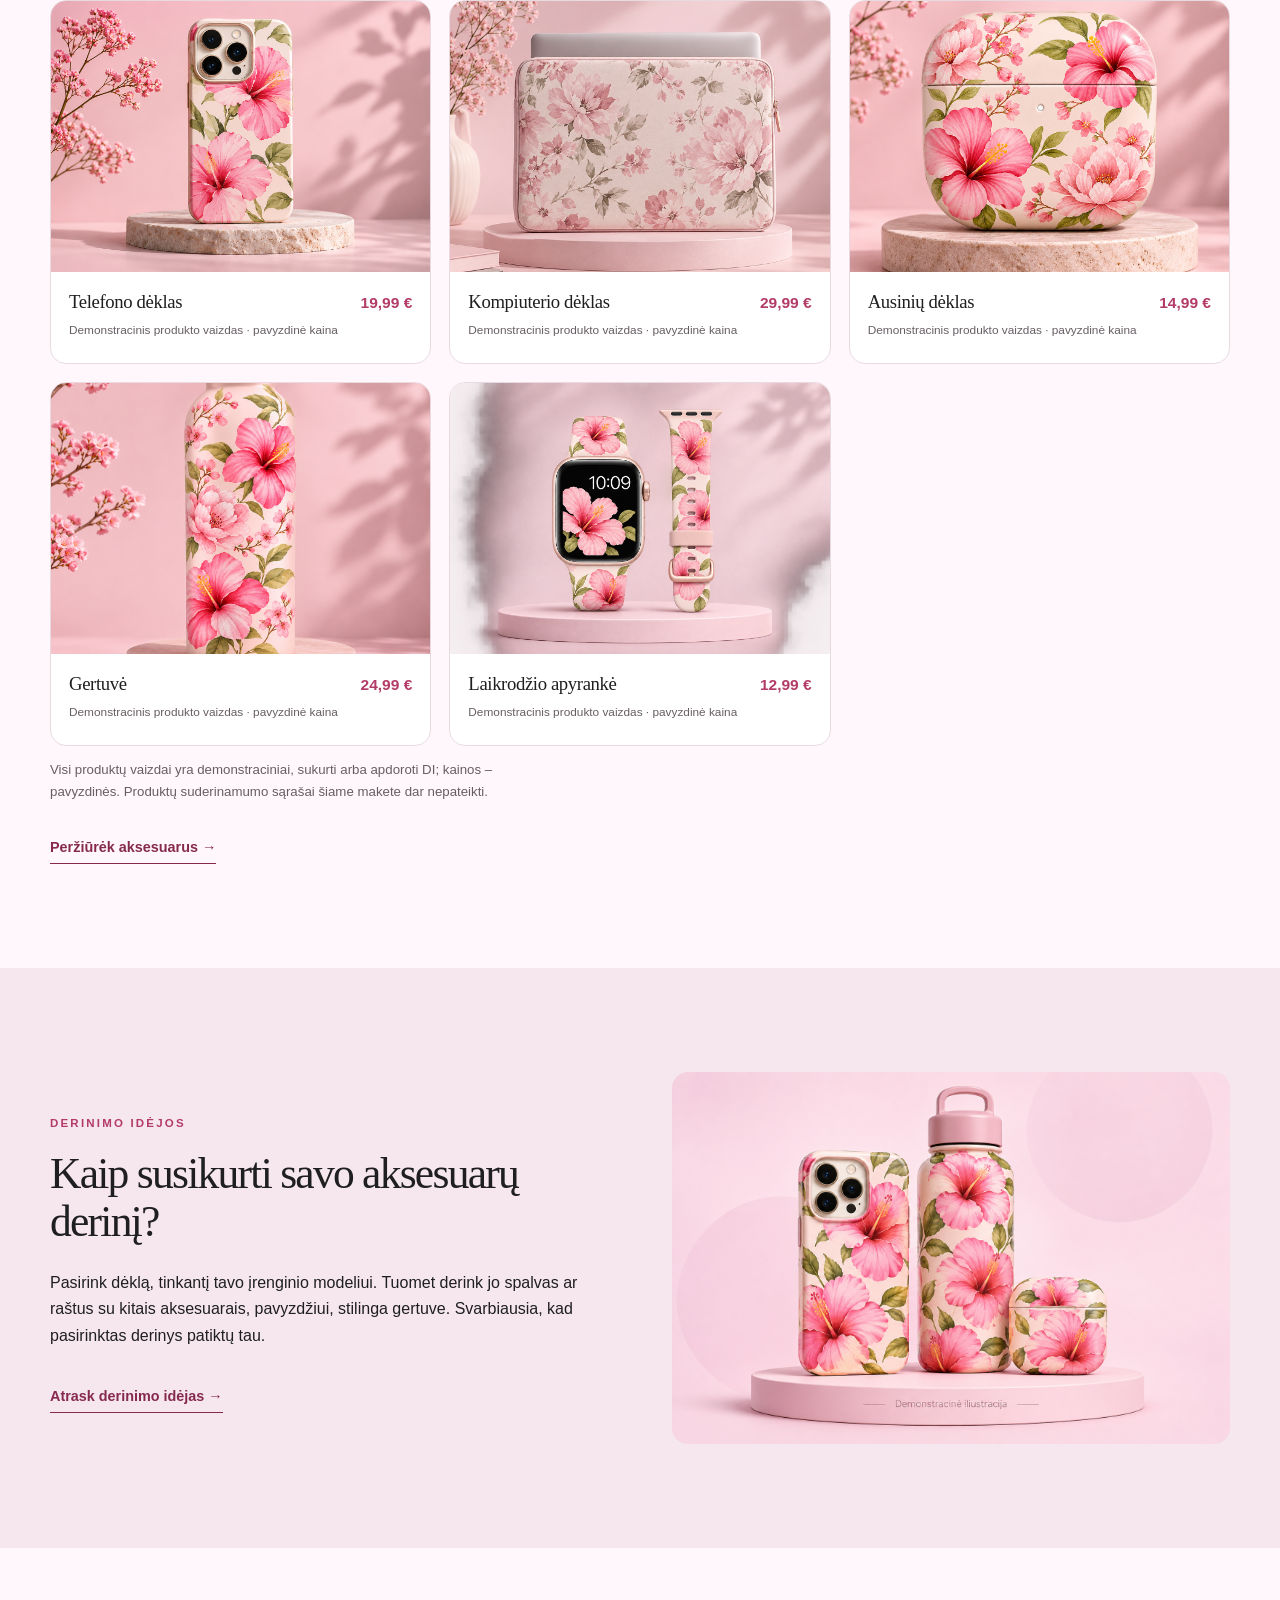
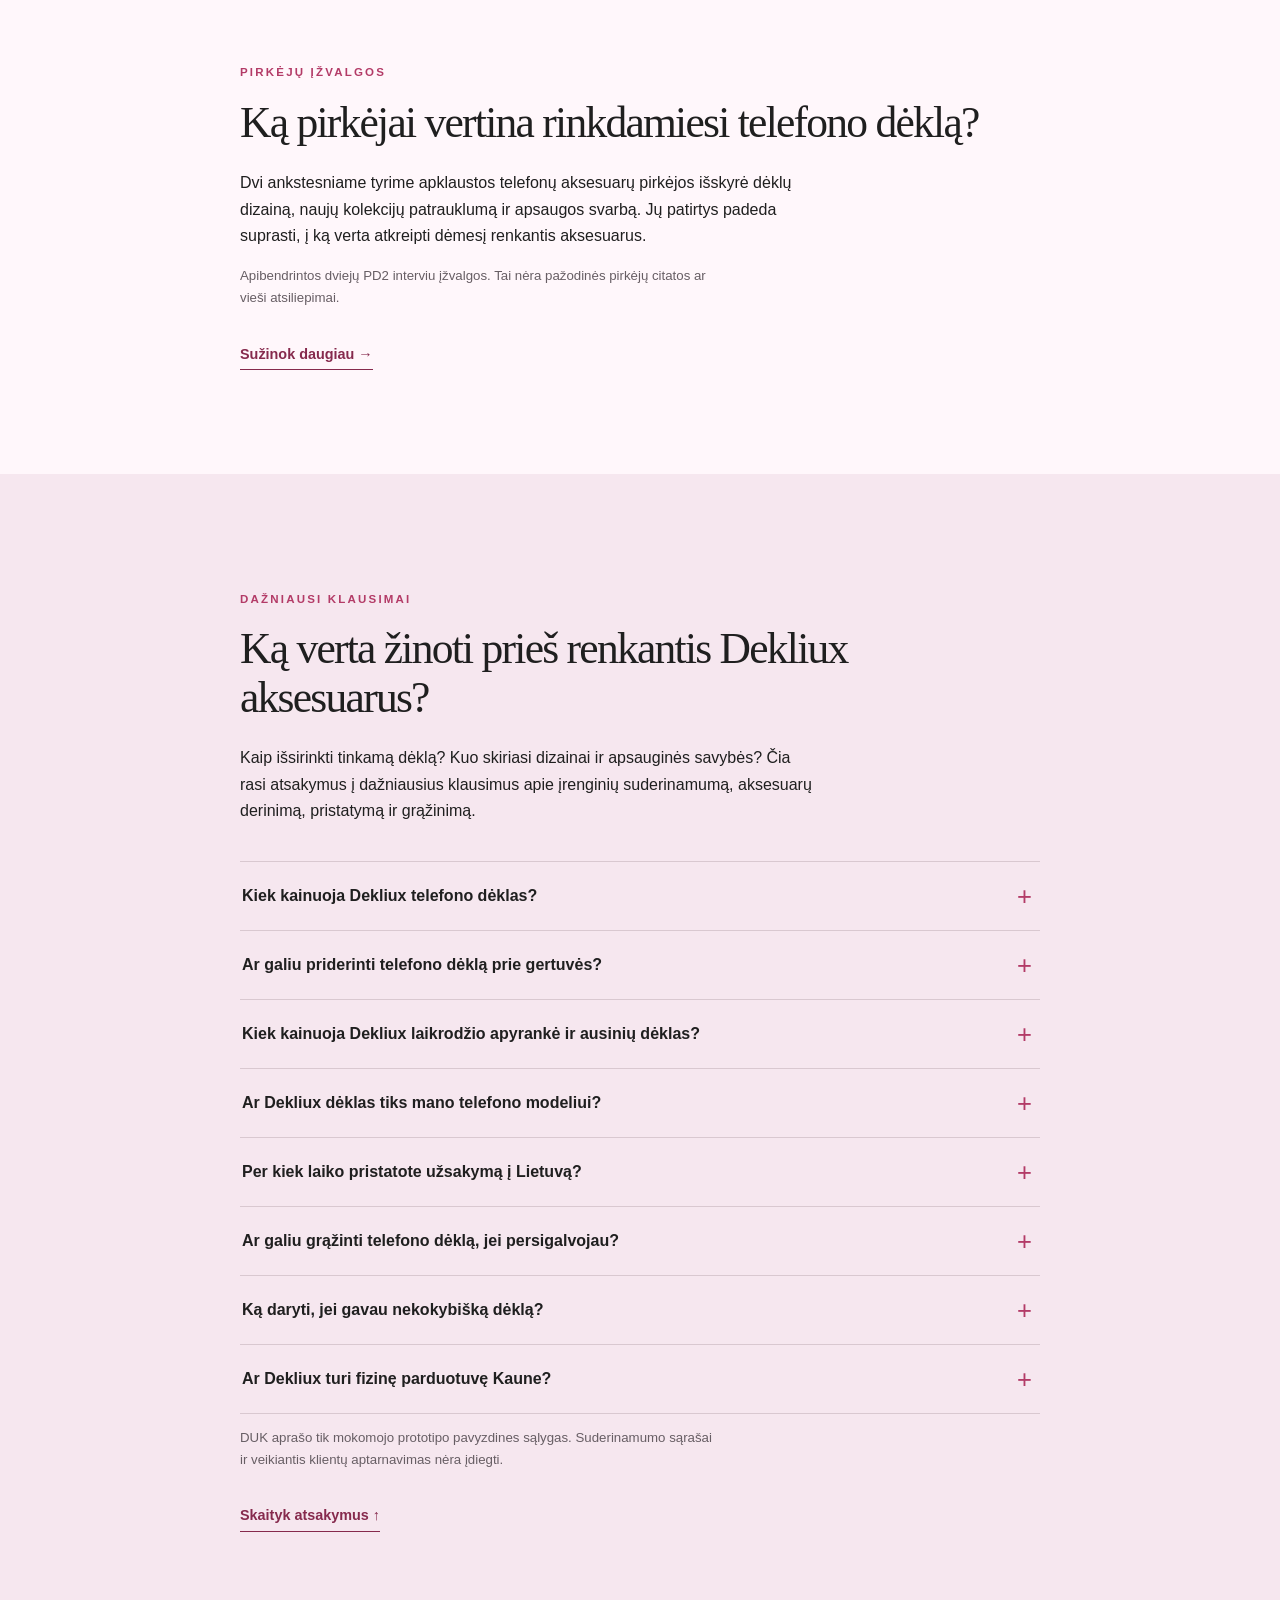
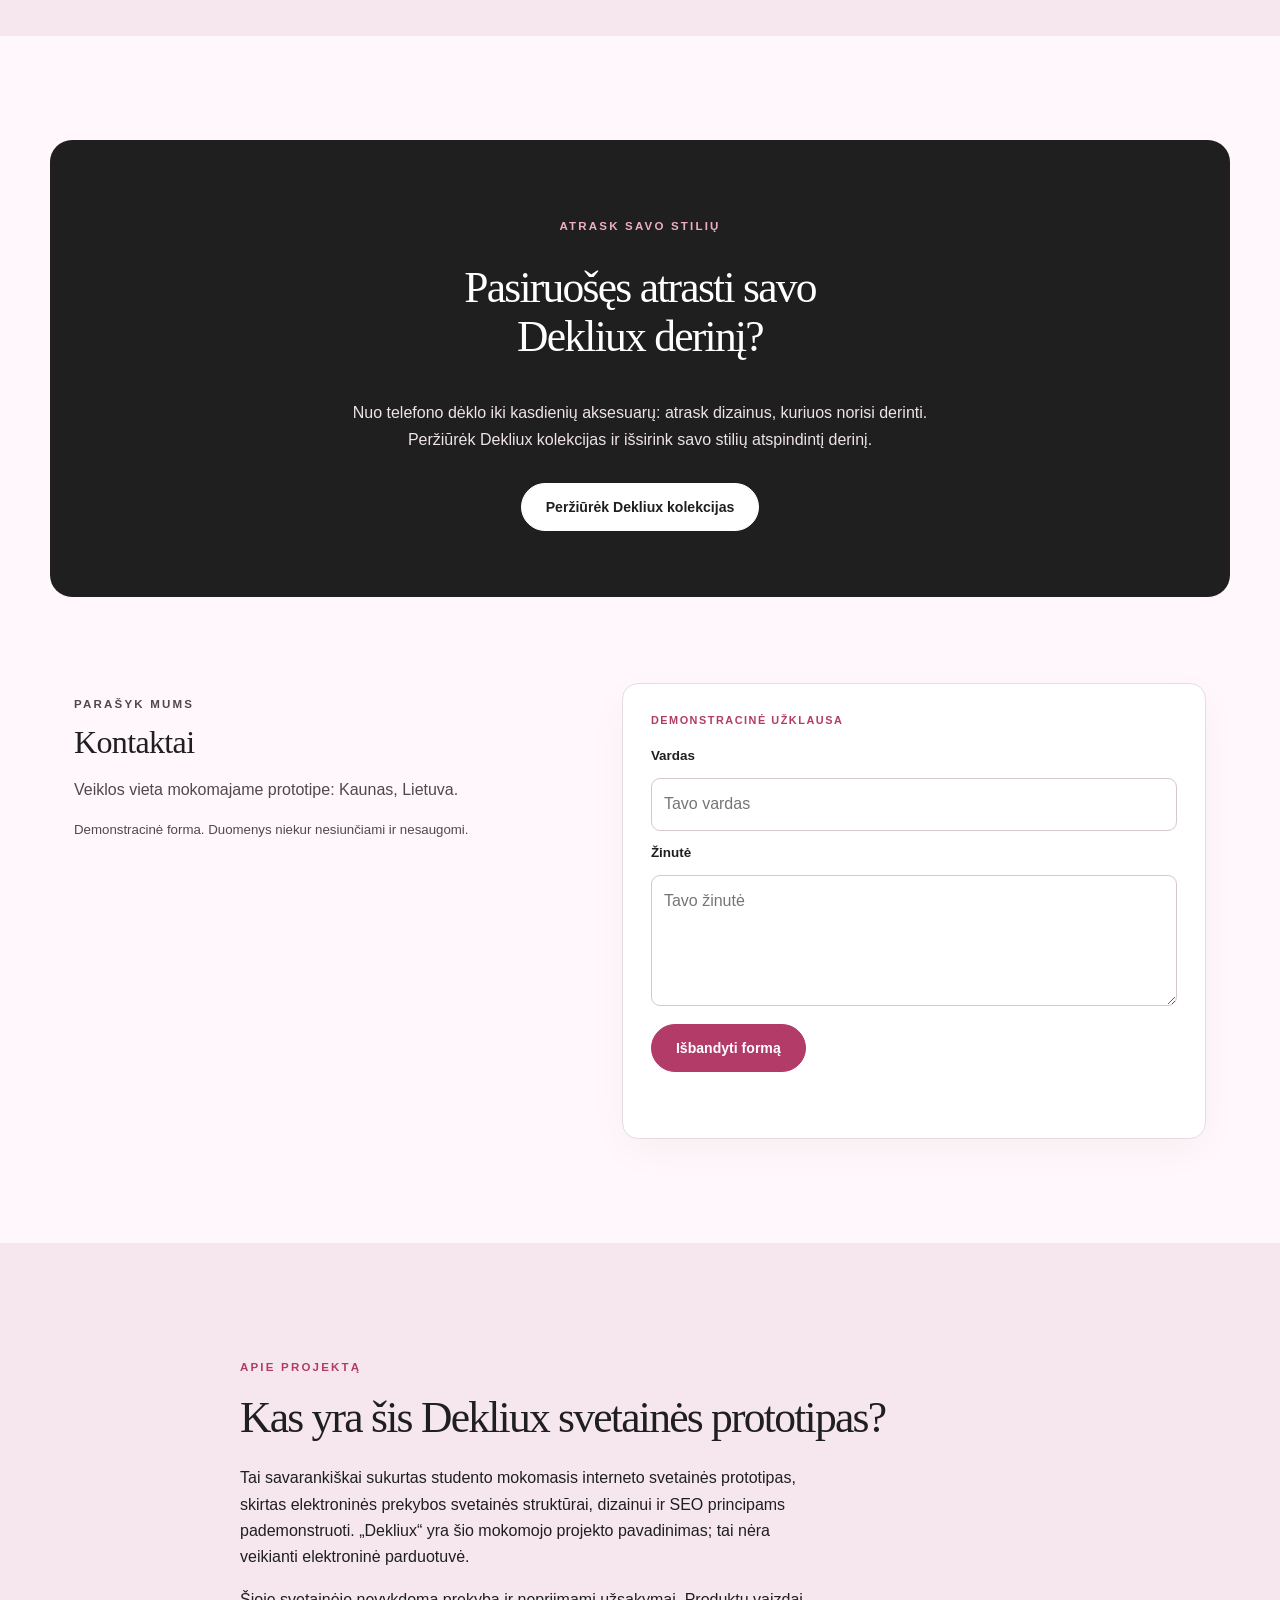
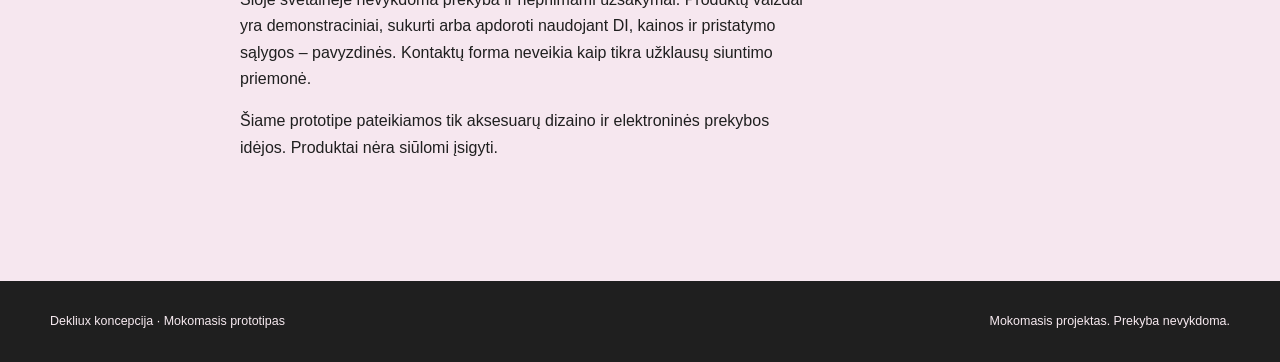
==== commit d82278a2: "Update index.html" ====
--- a/index.html
+++ b/index.html
@@ -4,43 +4,43 @@
 <meta charset="utf-8">
 <meta name="viewport" content="width=device-width, initial-scale=1">
 <meta name="color-scheme" content="light">
-<title>Telefonų dėklai ir aksesuarai | BURGA Lietuva</title>
+<title>Telefonų dėklai ir aksesuarai | Dekliux Lietuva</title>
 <meta name="description" content="Atrask stilingus telefonų dėklus ir derančius aksesuarus. Rinkis mėgstamus raštus, derink gertuves bei apyrankes ir susikurk savo įvaizdį. Peržiūrėk kolekcijas!">
 <meta name="robots" content="index, follow">
-<link rel="canonical" href="https://aironidze-arch.github.io/burga-project/">
+<link rel="canonical" href="https://aironidze-arch.github.io/Dekliux/">
 <style>
-/* BURGA mokomasis prototipas – minimalistinis dizainas, be išorinių bibliotekų */
+/* Dekliux mokomasis prototipas – minimalistinis dizainas, be išorinių bibliotekų */
 :root{--bg:#FFF7FB;--soft:#F6E7EF;--accent:#B33B67;--accent-soft:#D9A7B8;--ink:#1F1F1F;--muted:#675e64;--line:#e7dbe1;--white:#fff;--radius:16px}
 *{box-sizing:border-box}html{scroll-behavior:smooth;scroll-padding-top:94px}body{margin:0;background:var(--bg);color:var(--ink);font-family:Arial,Helvetica,sans-serif;line-height:1.65;-webkit-font-smoothing:antialiased}h1,h2,h3,.wordmark{font-family:Georgia,'Times New Roman',serif;line-height:1.12;font-weight:400}h1{font-size:clamp(2.7rem,5.4vw,5.5rem);letter-spacing:-.055em;margin:.22em 0 .34em;max-width:12ch}h2{font-size:clamp(2rem,3.4vw,3.6rem);letter-spacing:-.04em;margin:.35em 0 .55em}h3{font-size:1.28rem;letter-spacing:-.02em}p{max-width:65ch}a{color:inherit}.wrap{width:min(1180px,calc(100% - 64px));margin:auto}.narrow{max-width:800px}.notice{background:var(--ink);color:#f8f0f4;text-align:center;padding:9px 18px;font-size:.76rem;letter-spacing:.01em}.site-header{position:sticky;top:0;z-index:20;background:rgba(255,247,251,.97);border-bottom:1px solid var(--line)}.nav{display:flex;justify-content:space-between;align-items:center;gap:24px;min-height:78px}.wordmark{font-size:1.7rem;text-decoration:none;letter-spacing:.04em;font-weight:700;line-height:1}.wordmark small{display:block;font:10px Arial,sans-serif;letter-spacing:.2em;text-transform:uppercase;color:var(--accent);margin-top:6px}.nav nav{display:flex;align-items:center;gap:clamp(14px,2.6vw,36px);flex-wrap:wrap}.nav nav a{text-decoration:none;font-size:.83rem;font-weight:600;letter-spacing:.02em;white-space:nowrap}.nav nav a:last-child{border:1px solid var(--ink);padding:9px 15px;border-radius:100px}.nav nav a:hover,.text-link:hover{color:var(--accent)}.hero{display:grid;grid-template-columns:1.06fr .94fr;align-items:center;gap:clamp(30px,5vw,76px);padding-top:82px;padding-bottom:100px;min-height:660px}.lead{font-size:1.09rem;color:#4d464a;max-width:52ch;line-height:1.85}.eyebrow{color:var(--accent);text-transform:uppercase;letter-spacing:.19em;font-size:.72rem;font-weight:700}.actions{display:flex;gap:12px;flex-wrap:wrap;margin-top:34px}.btn{display:inline-flex;align-items:center;justify-content:center;background:var(--accent);border:1px solid var(--accent);color:white;border-radius:100px;padding:14px 24px;text-decoration:none;font:700 .88rem Arial,sans-serif;cursor:pointer;min-height:48px;transition:background .15s,color .15s,transform .15s}.btn:hover{background:#8e2e51;border-color:#8e2e51;transform:translateY(-1px)}.btn.outline{background:transparent;color:var(--ink);border-color:#b7a9af}.btn.outline:hover{background:var(--soft)}.hero-image{position:relative;padding:24px 0 0 20px}.hero-image::before{content:"";position:absolute;inset:0 24px 32px 0;background:#f0e4e8;border-radius:160px 160px 18px 18px}.hero-image img{position:relative;display:block;width:100%;height:auto;aspect-ratio:7/5;object-fit:contain;filter:drop-shadow(0 12px 18px rgba(40,25,35,.08))}.hero-visual-tag{position:absolute;z-index:2;right:0;top:3px;border-radius:100px;background:var(--ink);color:white;padding:10px 14px;font-size:.63rem;font-weight:700;letter-spacing:.1em}.hero-visual-tag span{display:inline;margin-left:5px;color:#f3c6d5}.hero-image>span{position:relative;display:block;font-size:.75rem;color:var(--muted);margin-top:12px;text-align:center}.section{padding-top:104px;padding-bottom:104px}.soft{background:var(--soft)}.section-intro{margin-bottom:38px;color:#514a4e}.text-link{display:inline-block;margin-top:20px;color:#862a4d;font-size:.9rem;font-weight:700;text-decoration:none;border-bottom:1px solid currentColor;padding-bottom:3px}.section-top{display:flex;justify-content:space-between;align-items:center}.section-index{font-size:.7rem;color:#8b7b82;letter-spacing:.14em}.products{display:grid;grid-template-columns:repeat(3,minmax(0,1fr));gap:18px}.product{background:var(--white);border:1px solid var(--line);border-radius:var(--radius);overflow:hidden;transition:transform .2s,box-shadow .2s}.product:hover{transform:translateY(-3px);box-shadow:0 14px 30px rgba(43,24,33,.07)}.product img{display:block;width:100%;height:auto;aspect-ratio:7/5;object-fit:cover;background:#f5eef1}.product-info{display:flex;align-items:baseline;justify-content:space-between;gap:10px;margin:18px 18px 6px}.product h3{margin:0;font-size:1.17rem}.price{white-space:nowrap;font-size:.97rem;font-weight:700;color:var(--accent)}.micro{font-size:.74rem;color:var(--muted);margin:0 18px 22px}.small-note{font-size:.83rem;color:var(--muted)}.split{display:grid;grid-template-columns:1fr 1fr;gap:64px;align-items:center}.split img{width:100%;height:auto;border-radius:var(--radius);background:#f9f2f5}.faq{margin-top:36px;border-top:1px solid #d9c8d0}.faq details{border-bottom:1px solid #d9c8d0;padding:0}.faq summary{list-style:none;cursor:pointer;font-weight:600;padding:22px 48px 22px 2px;position:relative;line-height:1.5}.faq summary::-webkit-details-marker{display:none}.faq summary::after{content:"+";position:absolute;right:8px;top:50%;transform:translateY(-50%);font-size:1.6rem;font-weight:300;color:var(--accent)}.faq details[open] summary::after{content:"−"}.faq details[open] summary{color:#8c2c50}.faq details p{margin:0;padding:0 46px 24px 2px;color:#51474d;max-width:68ch}.closing{background:var(--ink);color:white;border-radius:22px;text-align:center;display:flex;flex-direction:column;align-items:center;padding:66px 30px}.closing .eyebrow{color:#f0adc5}.closing h2{max-width:19ch}.closing p{margin-left:auto;margin-right:auto;color:#eee3e9}.closing .btn{background:white;color:var(--ink);border-color:white;margin-top:14px}.closing .btn:hover{background:#f3dce6}.contact{display:grid;grid-template-columns:.9fr 1.1fr;gap:70px;margin-top:86px;padding:0 24px}.contact h3{font-size:2rem;margin:.3em 0}.contact-intro p{color:#51474d}.contact form{background:#fff;border:1px solid var(--line);border-radius:var(--radius);padding:28px;display:grid;gap:11px;box-shadow:0 12px 40px rgba(43,24,33,.035)}.form-label{font-size:.68rem;letter-spacing:.14em;color:var(--accent);font-weight:700;margin:0 0 4px}label{font-size:.84rem;font-weight:700}input,textarea{width:100%;font:inherit;border:1px solid #d6c7ce;border-radius:9px;padding:12px;background:#fff}input:focus,textarea:focus{border-color:var(--accent)}form .btn{justify-self:start;margin-top:7px}footer{background:var(--ink);color:#f7eaf0;padding:30px 0}.footer-inner{display:flex;justify-content:space-between;gap:20px;flex-wrap:wrap;font-size:.78rem}.skip{position:absolute;left:-9999px;top:0;background:white;padding:12px;z-index:50}.skip:focus{left:10px}:focus-visible{outline:3px solid var(--accent);outline-offset:4px}@media(max-width:900px){.nav{min-height:70px}.hero{gap:30px;min-height:0}.products{grid-template-columns:repeat(2,minmax(0,1fr))}.contact{gap:36px;padding:0}.split{gap:30px}}@media(max-width:700px){.wrap{width:min(100% - 36px,1180px)}.nav{align-items:flex-start;flex-direction:column;padding:16px 0;gap:16px}.nav nav{gap:10px 18px}.nav nav a:last-child{padding:4px 10px}.hero,.split,.contact{grid-template-columns:1fr}.hero{padding-top:54px;padding-bottom:66px;gap:36px}.hero h1{max-width:15ch}.hero-image{max-width:520px;margin:auto}.section{padding-top:68px;padding-bottom:68px}.contact{margin-top:48px}.closing{padding:48px 22px}.section-index{display:none}}@media(max-width:480px){.products{grid-template-columns:1fr}.btn{width:100%}.actions{flex-direction:column}.hero-visual-tag{font-size:.55rem}.contact form{padding:20px}.faq summary{font-size:.94rem}}@media(prefers-reduced-motion:reduce){html{scroll-behavior:auto}.btn,.product{transition:none}}
 
 </style>
-<script type="application/ld+json">{"@context":"https://schema.org","@type":"FAQPage","mainEntity":[{"@type":"Question","name":"Kiek kainuoja BURGA telefono dėklas?","acceptedAnswer":{"@type":"Answer","text":"Telefono dėklas kainuoja 19,99 €. Mokomajame BURGA parduotuvės prototipe taip pat siūlomi ausinių dėklai už 14,99 €, kompiuterio dėklai už 29,99 € ir kiti aksesuarai."}},{"@type":"Question","name":"Ar galiu priderinti telefono dėklą prie gertuvės?","acceptedAnswer":{"@type":"Answer","text":"Taip, mūsų mokomajame parduotuvės prototipe gali derinti telefono dėklą ir gertuvę pagal spalvas bei raštus. Kai kurie dizainai siūlomi abiejose produktų kategorijose, todėl gali susikurti vientisą aksesuarų derinį. Telefono dėklas kainuoja 19,99 €, o gertuvė – 24,99 €."}},{"@type":"Question","name":"Kiek kainuoja BURGA laikrodžio apyrankė ir ausinių dėklas?","acceptedAnswer":{"@type":"Answer","text":"Išmaniojo laikrodžio apyrankė kainuoja 12,99 €, o ausinių dėklas – 14,99 €. Rinkdamasi aksesuarus atkreipk dėmesį į įrenginio modelį ir dydį, kad pasirinktas gaminys tinkamai priglustų. Suderinamumas nurodomas kiekvieno produkto aprašyme."}},{"@type":"Question","name":"Ar BURGA dėklas tiks mano telefono modeliui?","acceptedAnswer":{"@type":"Answer","text":"Taip, jeigu pasirinksi būtent savo telefono modeliui skirtą dėklą. Prie kiekvieno produkto pateikiamas suderinamų įrenginių sąrašas, todėl prieš užsakydama galėsi patikrinti, ar pasirinktas dėklas tinka tavo telefonui."}},{"@type":"Question","name":"Per kiek laiko pristatote užsakymą į Lietuvą?","acceptedAnswer":{"@type":"Answer","text":"Numatomas pristatymo terminas yra 3–4 darbo dienos, o pristatymo kaina – 2,99 €. Užsakymą galima gauti į namus arba pasirinkti LP EXPRESS, „Omniva“ ar „Venipak“ paštomatą."}},{"@type":"Question","name":"Ar galiu grąžinti telefono dėklą, jei persigalvojau?","acceptedAnswer":{"@type":"Answer","text":"Taip, per 14 dienų galima pasinaudoti nuotolinės sutarties atsisakymo teise, jei netaikoma įstatyme numatyta išimtis. Grąžinant tinkamos kokybės prekę dėl persigalvojimo, grąžinimo siuntimą apmoka pirkėjas. Individualizuotoms prekėms gali būti taikomos išimtys."}},{"@type":"Question","name":"Ką daryti, jei gavau nekokybišką dėklą?","acceptedAnswer":{"@type":"Answer","text":"Jei gavai nekokybišką dėklą, gali kreiptis dėl problemos sprendimo pagal vartotojų teises. Susisiek su parduotuvės klientų aptarnavimo komanda per svetainėje pateiktą kontaktų formą ir nurodyk užsakymo informaciją bei pastebėtą trūkumą. Tavo kreipimasis bus išnagrinėtas pagal taikomas teisės aktų nuostatas."}},{"@type":"Question","name":"Ar BURGA turi fizinę parduotuvę Kaune?","acceptedAnswer":{"@type":"Answer","text":"Šiame mokomajame prototipe numatyta internetinė parduotuvė, kurios veiklos miestas – Kaunas, Lietuva. Fizinės parduotuvės adresas nenurodomas, todėl apsilankymo vietoje galimybė nėra numatyta."}}]}</script>
+<script type="application/ld+json">{"@context":"https://schema.org","@type":"FAQPage","mainEntity":[{"@type":"Question","name":"Kiek kainuoja Dekliux telefono dėklas?","acceptedAnswer":{"@type":"Answer","text":"Telefono dėklas kainuoja 19,99 €. Mokomajame Dekliux parduotuvės prototipe taip pat siūlomi ausinių dėklai už 14,99 €, kompiuterio dėklai už 29,99 € ir kiti aksesuarai."}},{"@type":"Question","name":"Ar galiu priderinti telefono dėklą prie gertuvės?","acceptedAnswer":{"@type":"Answer","text":"Taip, mūsų mokomajame parduotuvės prototipe gali derinti telefono dėklą ir gertuvę pagal spalvas bei raštus. Kai kurie dizainai siūlomi abiejose produktų kategorijose, todėl gali susikurti vientisą aksesuarų derinį. Telefono dėklas kainuoja 19,99 €, o gertuvė – 24,99 €."}},{"@type":"Question","name":"Kiek kainuoja Dekliux laikrodžio apyrankė ir ausinių dėklas?","acceptedAnswer":{"@type":"Answer","text":"Išmaniojo laikrodžio apyrankė kainuoja 12,99 €, o ausinių dėklas – 14,99 €. Rinkdamasi aksesuarus atkreipk dėmesį į įrenginio modelį ir dydį, kad pasirinktas gaminys tinkamai priglustų. Suderinamumas nurodomas kiekvieno produkto aprašyme."}},{"@type":"Question","name":"Ar Dekliux dėklas tiks mano telefono modeliui?","acceptedAnswer":{"@type":"Answer","text":"Taip, jeigu pasirinksi būtent savo telefono modeliui skirtą dėklą. Prie kiekvieno produkto pateikiamas suderinamų įrenginių sąrašas, todėl prieš užsakydama galėsi patikrinti, ar pasirinktas dėklas tinka tavo telefonui."}},{"@type":"Question","name":"Per kiek laiko pristatote užsakymą į Lietuvą?","acceptedAnswer":{"@type":"Answer","text":"Numatomas pristatymo terminas yra 3–4 darbo dienos, o pristatymo kaina – 2,99 €. Užsakymą galima gauti į namus arba pasirinkti LP EXPRESS, „Omniva“ ar „Venipak“ paštomatą."}},{"@type":"Question","name":"Ar galiu grąžinti telefono dėklą, jei persigalvojau?","acceptedAnswer":{"@type":"Answer","text":"Taip, per 14 dienų galima pasinaudoti nuotolinės sutarties atsisakymo teise, jei netaikoma įstatyme numatyta išimtis. Grąžinant tinkamos kokybės prekę dėl persigalvojimo, grąžinimo siuntimą apmoka pirkėjas. Individualizuotoms prekėms gali būti taikomos išimtys."}},{"@type":"Question","name":"Ką daryti, jei gavau nekokybišką dėklą?","acceptedAnswer":{"@type":"Answer","text":"Jei gavai nekokybišką dėklą, gali kreiptis dėl problemos sprendimo pagal vartotojų teises. Susisiek su parduotuvės klientų aptarnavimo komanda per svetainėje pateiktą kontaktų formą ir nurodyk užsakymo informaciją bei pastebėtą trūkumą. Tavo kreipimasis bus išnagrinėtas pagal taikomas teisės aktų nuostatas."}},{"@type":"Question","name":"Ar Dekliux turi fizinę parduotuvę Kaune?","acceptedAnswer":{"@type":"Answer","text":"Šiame mokomajame prototipe numatyta internetinė parduotuvė, kurios veiklos miestas – Kaunas, Lietuva. Fizinės parduotuvės adresas nenurodomas, todėl apsilankymo vietoje galimybė nėra numatyta."}}]}</script>
 </head>
 <body>
 <a class="skip" href="#turinys">Pereiti prie turinio</a>
-<div class="notice" role="note">Neoficialus mokomasis BURGA koncepcijos prototipas. Kainos ir pristatymo sąlygos yra pavyzdinės. Čia nevykdoma prekyba.</div>
-<header class="site-header"><div class="wrap nav"><a href="#pradzia" class="wordmark" aria-label="Grįžti į pradžią">BURGA <small>koncepcija</small></a><nav aria-label="Pagrindinis meniu"><a href="#apie-projekta">Apie projektą</a><a href="#problema">Apie idėją</a><a href="#produktai">Aksesuarai</a><a href="#derinimas">Derinimas</a><a href="#duk">DUK</a><a href="#kontaktai">Kontaktai</a></nav></div></header>
+<div class="notice" role="note">Mokomasis „Dekliux“ aksesuarų svetainės prototipas. Kainos ir pristatymo sąlygos yra pavyzdinės. Čia nevykdoma prekyba.</div>
+<header class="site-header"><div class="wrap nav"><a href="#pradzia" class="wordmark" aria-label="Grįžti į pradžią">Dekliux <small>koncepcija</small></a><nav aria-label="Pagrindinis meniu"><a href="#apie-projekta">Apie projektą</a><a href="#problema">Apie idėją</a><a href="#produktai">Aksesuarai</a><a href="#derinimas">Derinimas</a><a href="#duk">DUK</a><a href="#kontaktai">Kontaktai</a></nav></div></header>
 <main id="turinys">
 <section class="hero wrap" id="pradzia"><div><p class="eyebrow">Tavo stilius. Tavo derinys.</p><h1>Stilingi telefonų dėklai ir derantys aksesuarai</h1><p class="lead">Atrask išskirtinio dizaino telefonų dėklus ir kitus aksesuarus, kuriuose dera stilius ir praktiškumas. Rinkis mėgstamus dizainus, derink kolekcijas ir kurk savitą kasdienį įvaizdį.</p><div class="actions"><a class="btn" href="#derinimas">Atrask savo derinį</a><a class="btn outline" href="#produktai">Peržiūrėk kolekcijas</a></div></div><div class="hero-image"><div class="hero-visual-tag">DERINK SAVO STILIŲ <span aria-hidden="true">✳</span></div><img src="assets/aksesuaru-derinys-2.png" alt="Telefono dėklas ir gertuvė su derančiu gėlių raštu" width="700" height="500"><span>Demonstracinis DI sukurtas produktų derinys</span></div></section>
 <section class="section soft" id="problema"><div class="wrap narrow"><p class="eyebrow">Stilius ir praktiškumas</p><h2>Kaip suderinti telefono apsaugą ir stilių?</h2><p>Ieškai dėklo, kuris gražiai atrodytų ir atitiktų tavo kasdienius poreikius? Svarbu ne tik patinkantis dizainas, bet ir tinkamumas telefono modeliui bei apsauginės savybės.</p><a class="text-link" href="#derinimas">Sužinok daugiau →</a></div></section>
-<section class="section wrap" id="produktai"><div class="section-top"><p class="eyebrow">Aksesuarų idėjos</p><span class="section-index">01 / KOLEKCIJA</span></div><h2>Kokius aksesuarus gali atrasti BURGA?</h2><p class="section-intro">Atrask BURGA dėklus telefonams, kompiuteriams ir ausinėms, taip pat gertuves, laikrodžių apyrankes bei kitus aksesuarus. Derink mėgstamus dizainus ir susikurk savitą kasdienį įvaizdį.</p><div class="products"><article class="product"><img src="assets/telefono-deklas.png" alt="Rausvų gėlių rašto telefono dėklas ant šviesaus akmens stovo" loading="lazy" width="700" height="500"><div class="product-info"><h3>Telefono dėklas</h3><span class="price">19,99 €</span></div><p class="micro">Demonstracinis produkto vaizdas · pavyzdinė kaina</p></article>
+<section class="section wrap" id="produktai"><div class="section-top"><p class="eyebrow">Aksesuarų idėjos</p><span class="section-index">01 / KOLEKCIJA</span></div><h2>Kokius aksesuarus gali atrasti Dekliux?</h2><p class="section-intro">Atrask Dekliux dėklus telefonams, kompiuteriams ir ausinėms, taip pat gertuves, laikrodžių apyrankes bei kitus aksesuarus. Derink mėgstamus dizainus ir susikurk savitą kasdienį įvaizdį.</p><div class="products"><article class="product"><img src="assets/telefono-deklas.png" alt="Rausvų gėlių rašto telefono dėklas ant šviesaus akmens stovo" loading="lazy" width="700" height="500"><div class="product-info"><h3>Telefono dėklas</h3><span class="price">19,99 €</span></div><p class="micro">Demonstracinis produkto vaizdas · pavyzdinė kaina</p></article>
 <article class="product"><img src="assets/kompiuterio-deklas.png" alt="Šviesus nešiojamojo kompiuterio dėklas su rausvų gėlių raštu" loading="lazy" width="700" height="500"><div class="product-info"><h3>Kompiuterio dėklas</h3><span class="price">29,99 €</span></div><p class="micro">Demonstracinis produkto vaizdas · pavyzdinė kaina</p></article>
 <article class="product"><img src="assets/ausiniu-deklas.png" alt="Belaidžių ausinių dėklas su rausvų gėlių raštu" loading="lazy" width="700" height="500"><div class="product-info"><h3>Ausinių dėklas</h3><span class="price">14,99 €</span></div><p class="micro">Demonstracinis produkto vaizdas · pavyzdinė kaina</p></article>
 <article class="product"><img src="assets/gertuve.png" alt="Gertuvė su rožinių gėlių raštu" loading="lazy" width="700" height="500"><div class="product-info"><h3>Gertuvė</h3><span class="price">24,99 €</span></div><p class="micro">Demonstracinis produkto vaizdas · pavyzdinė kaina</p></article>
 <article class="product"><img src="assets/laikrodzio-apyranke.png" alt="Išmanusis laikrodis su rausvų gėlių rašto apyranke" loading="lazy" width="700" height="500"><div class="product-info"><h3>Laikrodžio apyrankė</h3><span class="price">12,99 €</span></div><p class="micro">Demonstracinis produkto vaizdas · pavyzdinė kaina</p></article></div><p class="small-note">Visi produktų vaizdai yra demonstraciniai, sukurti arba apdoroti DI; kainos – pavyzdinės. Produktų suderinamumo sąrašai šiame makete dar nepateikti.</p><a class="text-link" href="#derinimas">Peržiūrėk aksesuarus →</a></section>
 <section class="section soft" id="derinimas"><div class="wrap split"><div><p class="eyebrow">Derinimo idėjos</p><h2>Kaip susikurti savo aksesuarų derinį?</h2><p>Pasirink dėklą, tinkantį tavo įrenginio modeliui. Tuomet derink jo spalvas ar raštus su kitais aksesuarais, pavyzdžiui, stilinga gertuve. Svarbiausia, kad pasirinktas derinys patiktų tau.</p><a class="text-link" href="#produktai">Atrask derinimo idėjas →</a></div><img src="assets/aksesuaru-derinys.png" alt="Telefono dėklo, gertuvės ir ausinių dėklo derinys" width="700" height="500" loading="lazy"></div></section>
-<section class="section wrap narrow" id="patirtys"><p class="eyebrow">Pirkėjų įžvalgos</p><h2>Ką pirkėjai vertina rinkdamiesi BURGA?</h2><p>Dvi apklaustos BURGA produktus naudojusios pirkėjos išskyrė dėklų dizainą, naujų kolekcijų patrauklumą ir apsaugos svarbą. Jų patirtys padeda suprasti, į ką verta atkreipti dėmesį renkantis aksesuarus.</p><p class="small-note">Apibendrintos dviejų PD2 interviu įžvalgos. Tai nėra pažodinės pirkėjų citatos ar vieši atsiliepimai.</p><a class="text-link" href="#duk">Sužinok daugiau →</a></section>
-<section class="section soft" id="duk"><div class="wrap narrow"><p class="eyebrow">Dažniausi klausimai</p><h2>Ką verta žinoti prieš renkantis BURGA aksesuarus?</h2><p>Kaip išsirinkti tinkamą dėklą? Kuo skiriasi dizainai ir apsauginės savybės? Čia rasi atsakymus į dažniausius klausimus apie įrenginių suderinamumą, aksesuarų derinimą, pristatymą ir grąžinimą.</p><div class="faq"><details><summary>Kiek kainuoja BURGA telefono dėklas?</summary><p>Telefono dėklas kainuoja 19,99 €. Mokomajame BURGA parduotuvės prototipe taip pat siūlomi ausinių dėklai už 14,99 €, kompiuterio dėklai už 29,99 € ir kiti aksesuarai.</p></details>
+<section class="section wrap narrow" id="patirtys"><p class="eyebrow">Pirkėjų įžvalgos</p><h2>Ką pirkėjai vertina rinkdamiesi telefono dėklą?</h2><p>Dvi ankstesniame tyrime apklaustos telefonų aksesuarų pirkėjos išskyrė dėklų dizainą, naujų kolekcijų patrauklumą ir apsaugos svarbą. Jų patirtys padeda suprasti, į ką verta atkreipti dėmesį renkantis aksesuarus.</p><p class="small-note">Apibendrintos dviejų PD2 interviu įžvalgos. Tai nėra pažodinės pirkėjų citatos ar vieši atsiliepimai.</p><a class="text-link" href="#duk">Sužinok daugiau →</a></section>
+<section class="section soft" id="duk"><div class="wrap narrow"><p class="eyebrow">Dažniausi klausimai</p><h2>Ką verta žinoti prieš renkantis Dekliux aksesuarus?</h2><p>Kaip išsirinkti tinkamą dėklą? Kuo skiriasi dizainai ir apsauginės savybės? Čia rasi atsakymus į dažniausius klausimus apie įrenginių suderinamumą, aksesuarų derinimą, pristatymą ir grąžinimą.</p><div class="faq"><details><summary>Kiek kainuoja Dekliux telefono dėklas?</summary><p>Telefono dėklas kainuoja 19,99 €. Mokomajame Dekliux parduotuvės prototipe taip pat siūlomi ausinių dėklai už 14,99 €, kompiuterio dėklai už 29,99 € ir kiti aksesuarai.</p></details>
 <details><summary>Ar galiu priderinti telefono dėklą prie gertuvės?</summary><p>Taip, mūsų mokomajame parduotuvės prototipe gali derinti telefono dėklą ir gertuvę pagal spalvas bei raštus. Kai kurie dizainai siūlomi abiejose produktų kategorijose, todėl gali susikurti vientisą aksesuarų derinį. Telefono dėklas kainuoja 19,99 €, o gertuvė – 24,99 €.</p></details>
-<details><summary>Kiek kainuoja BURGA laikrodžio apyrankė ir ausinių dėklas?</summary><p>Išmaniojo laikrodžio apyrankė kainuoja 12,99 €, o ausinių dėklas – 14,99 €. Rinkdamasi aksesuarus atkreipk dėmesį į įrenginio modelį ir dydį, kad pasirinktas gaminys tinkamai priglustų. Suderinamumas nurodomas kiekvieno produkto aprašyme.</p></details>
-<details><summary>Ar BURGA dėklas tiks mano telefono modeliui?</summary><p>Taip, jeigu pasirinksi būtent savo telefono modeliui skirtą dėklą. Prie kiekvieno produkto pateikiamas suderinamų įrenginių sąrašas, todėl prieš užsakydama galėsi patikrinti, ar pasirinktas dėklas tinka tavo telefonui.</p></details>
+<details><summary>Kiek kainuoja Dekliux laikrodžio apyrankė ir ausinių dėklas?</summary><p>Išmaniojo laikrodžio apyrankė kainuoja 12,99 €, o ausinių dėklas – 14,99 €. Rinkdamasi aksesuarus atkreipk dėmesį į įrenginio modelį ir dydį, kad pasirinktas gaminys tinkamai priglustų. Suderinamumas nurodomas kiekvieno produkto aprašyme.</p></details>
+<details><summary>Ar Dekliux dėklas tiks mano telefono modeliui?</summary><p>Taip, jeigu pasirinksi būtent savo telefono modeliui skirtą dėklą. Prie kiekvieno produkto pateikiamas suderinamų įrenginių sąrašas, todėl prieš užsakydama galėsi patikrinti, ar pasirinktas dėklas tinka tavo telefonui.</p></details>
 <details><summary>Per kiek laiko pristatote užsakymą į Lietuvą?</summary><p>Numatomas pristatymo terminas yra 3–4 darbo dienos, o pristatymo kaina – 2,99 €. Užsakymą galima gauti į namus arba pasirinkti LP EXPRESS, „Omniva“ ar „Venipak“ paštomatą.</p></details>
 <details><summary>Ar galiu grąžinti telefono dėklą, jei persigalvojau?</summary><p>Taip, per 14 dienų galima pasinaudoti nuotolinės sutarties atsisakymo teise, jei netaikoma įstatyme numatyta išimtis. Grąžinant tinkamos kokybės prekę dėl persigalvojimo, grąžinimo siuntimą apmoka pirkėjas. Individualizuotoms prekėms gali būti taikomos išimtys.</p></details>
 <details><summary>Ką daryti, jei gavau nekokybišką dėklą?</summary><p>Jei gavai nekokybišką dėklą, gali kreiptis dėl problemos sprendimo pagal vartotojų teises. Susisiek su parduotuvės klientų aptarnavimo komanda per svetainėje pateiktą kontaktų formą ir nurodyk užsakymo informaciją bei pastebėtą trūkumą. Tavo kreipimasis bus išnagrinėtas pagal taikomas teisės aktų nuostatas.</p></details>
-<details><summary>Ar BURGA turi fizinę parduotuvę Kaune?</summary><p>Šiame mokomajame prototipe numatyta internetinė parduotuvė, kurios veiklos miestas – Kaunas, Lietuva. Fizinės parduotuvės adresas nenurodomas, todėl apsilankymo vietoje galimybė nėra numatyta.</p></details></div><p class="small-note">DUK aprašo tik mokomojo prototipo pavyzdines sąlygas. Suderinamumo sąrašai ir veikiantis klientų aptarnavimas nėra įdiegti.</p><a class="text-link" href="#duk">Skaityk atsakymus ↑</a></div></section>
-<section class="section wrap" id="kontaktai"><div class="closing"><p class="eyebrow">Atrask savo stilių</p><h2>Pasiruošęs atrasti savo BURGA derinį?</h2><p>Nuo telefono dėklo iki kasdienių aksesuarų: atrask dizainus, kuriuos norisi derinti. Peržiūrėk BURGA kolekcijas ir išsirink savo stilių atspindintį derinį.</p><a class="btn" href="#produktai">Peržiūrėk BURGA kolekcijas</a></div><div class="contact"><div class="contact-intro"><p class="eyebrow">Parašyk mums</p><h3>Kontaktai</h3><p>Veiklos vieta mokomajame prototipe: Kaunas, Lietuva.</p><p class="small-note">Demonstracinė forma. Duomenys niekur nesiunčiami ir nesaugomi.</p></div><form id="demo-form"><p class="form-label">DEMONSTRACINĖ UŽKLAUSA</p><label for="vardas">Vardas</label><input id="vardas" name="vardas" placeholder="Tavo vardas" autocomplete="off"><label for="zinute">Žinutė</label><textarea id="zinute" name="zinute" rows="4" placeholder="Tavo žinutė"></textarea><button class="btn" type="submit">Išbandyti formą</button><p id="form-result" class="small-note" role="status" aria-live="polite"></p></form></div></section>
-<section class="section soft" id="apie-projekta"><div class="wrap narrow"><p class="eyebrow">Apie projektą</p><h2>Kas yra šis BURGA svetainės prototipas?</h2><p>Tai savarankiškai sukurtas studento mokomasis interneto svetainės prototipas, skirtas elektroninės prekybos svetainės struktūrai, dizainui ir SEO principams pademonstruoti. Tai nėra oficiali BURGA svetainė, o projekto kūrėjas neatstovauja BURGA prekės ženklui.</p><p>Šioje svetainėje nevykdoma prekyba ir nepriimami užsakymai. Produktų vaizdai yra demonstraciniai, sukurti arba apdoroti naudojant DI, kainos ir pristatymo sąlygos – pavyzdinės. Kontaktų forma neveikia kaip tikra užklausų siuntimo priemonė.</p><p>Norėdami sužinoti tikrą BURGA prekių asortimentą, kainas ir pirkimo sąlygas, naudokitės <a href="https://burga.lt/" rel="noopener noreferrer">oficialia BURGA svetaine</a>.</p></div></section>
-</main><footer><div class="wrap footer-inner"><span>BURGA koncepcija · Mokomasis prototipas</span><span>Neoficiali svetainė, nesusijusi su oficialia BURGA parduotuve.</span></div></footer>
+<details><summary>Ar Dekliux turi fizinę parduotuvę Kaune?</summary><p>Šiame mokomajame prototipe numatyta internetinė parduotuvė, kurios veiklos miestas – Kaunas, Lietuva. Fizinės parduotuvės adresas nenurodomas, todėl apsilankymo vietoje galimybė nėra numatyta.</p></details></div><p class="small-note">DUK aprašo tik mokomojo prototipo pavyzdines sąlygas. Suderinamumo sąrašai ir veikiantis klientų aptarnavimas nėra įdiegti.</p><a class="text-link" href="#duk">Skaityk atsakymus ↑</a></div></section>
+<section class="section wrap" id="kontaktai"><div class="closing"><p class="eyebrow">Atrask savo stilių</p><h2>Pasiruošęs atrasti savo Dekliux derinį?</h2><p>Nuo telefono dėklo iki kasdienių aksesuarų: atrask dizainus, kuriuos norisi derinti. Peržiūrėk Dekliux kolekcijas ir išsirink savo stilių atspindintį derinį.</p><a class="btn" href="#produktai">Peržiūrėk Dekliux kolekcijas</a></div><div class="contact"><div class="contact-intro"><p class="eyebrow">Parašyk mums</p><h3>Kontaktai</h3><p>Veiklos vieta mokomajame prototipe: Kaunas, Lietuva.</p><p class="small-note">Demonstracinė forma. Duomenys niekur nesiunčiami ir nesaugomi.</p></div><form id="demo-form"><p class="form-label">DEMONSTRACINĖ UŽKLAUSA</p><label for="vardas">Vardas</label><input id="vardas" name="vardas" placeholder="Tavo vardas" autocomplete="off"><label for="zinute">Žinutė</label><textarea id="zinute" name="zinute" rows="4" placeholder="Tavo žinutė"></textarea><button class="btn" type="submit">Išbandyti formą</button><p id="form-result" class="small-note" role="status" aria-live="polite"></p></form></div></section>
+<section class="section soft" id="apie-projekta"><div class="wrap narrow"><p class="eyebrow">Apie projektą</p><h2>Kas yra šis Dekliux svetainės prototipas?</h2><p>Tai savarankiškai sukurtas studento mokomasis interneto svetainės prototipas, skirtas elektroninės prekybos svetainės struktūrai, dizainui ir SEO principams pademonstruoti. „Dekliux“ yra šio mokomojo projekto pavadinimas; tai nėra veikianti elektroninė parduotuvė.</p><p>Šioje svetainėje nevykdoma prekyba ir nepriimami užsakymai. Produktų vaizdai yra demonstraciniai, sukurti arba apdoroti naudojant DI, kainos ir pristatymo sąlygos – pavyzdinės. Kontaktų forma neveikia kaip tikra užklausų siuntimo priemonė.</p><p>Šiame prototipe pateikiamos tik aksesuarų dizaino ir elektroninės prekybos idėjos. Produktai nėra siūlomi įsigyti.</p></div></section>
+</main><footer><div class="wrap footer-inner"><span>Dekliux koncepcija · Mokomasis prototipas</span><span>Mokomasis projektas. Prekyba nevykdoma.</span></div></footer>
 <script>
 "use strict";document.getElementById("demo-form").addEventListener("submit",function(event){event.preventDefault();document.getElementById("form-result").textContent="Tai demonstracinė forma. Žinutė neišsiųsta ir duomenys neišsaugoti.";});
 </script>
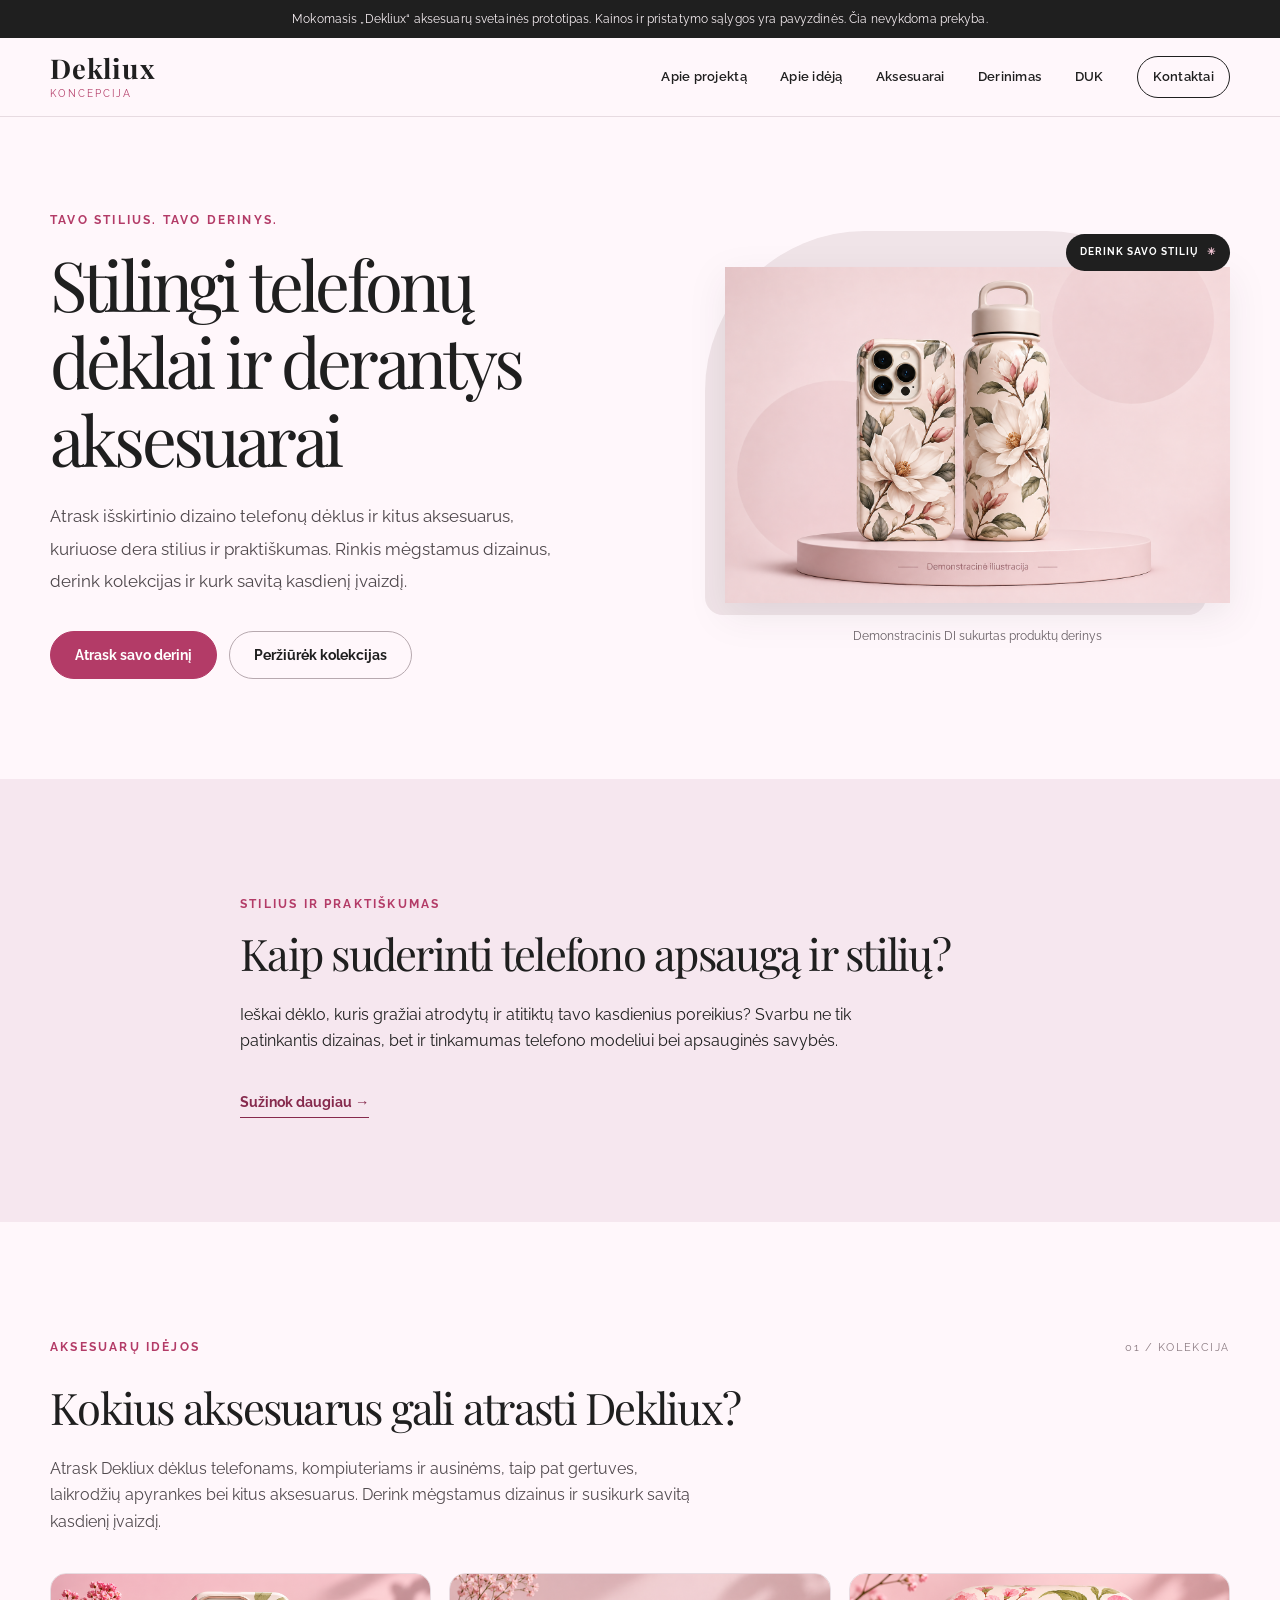
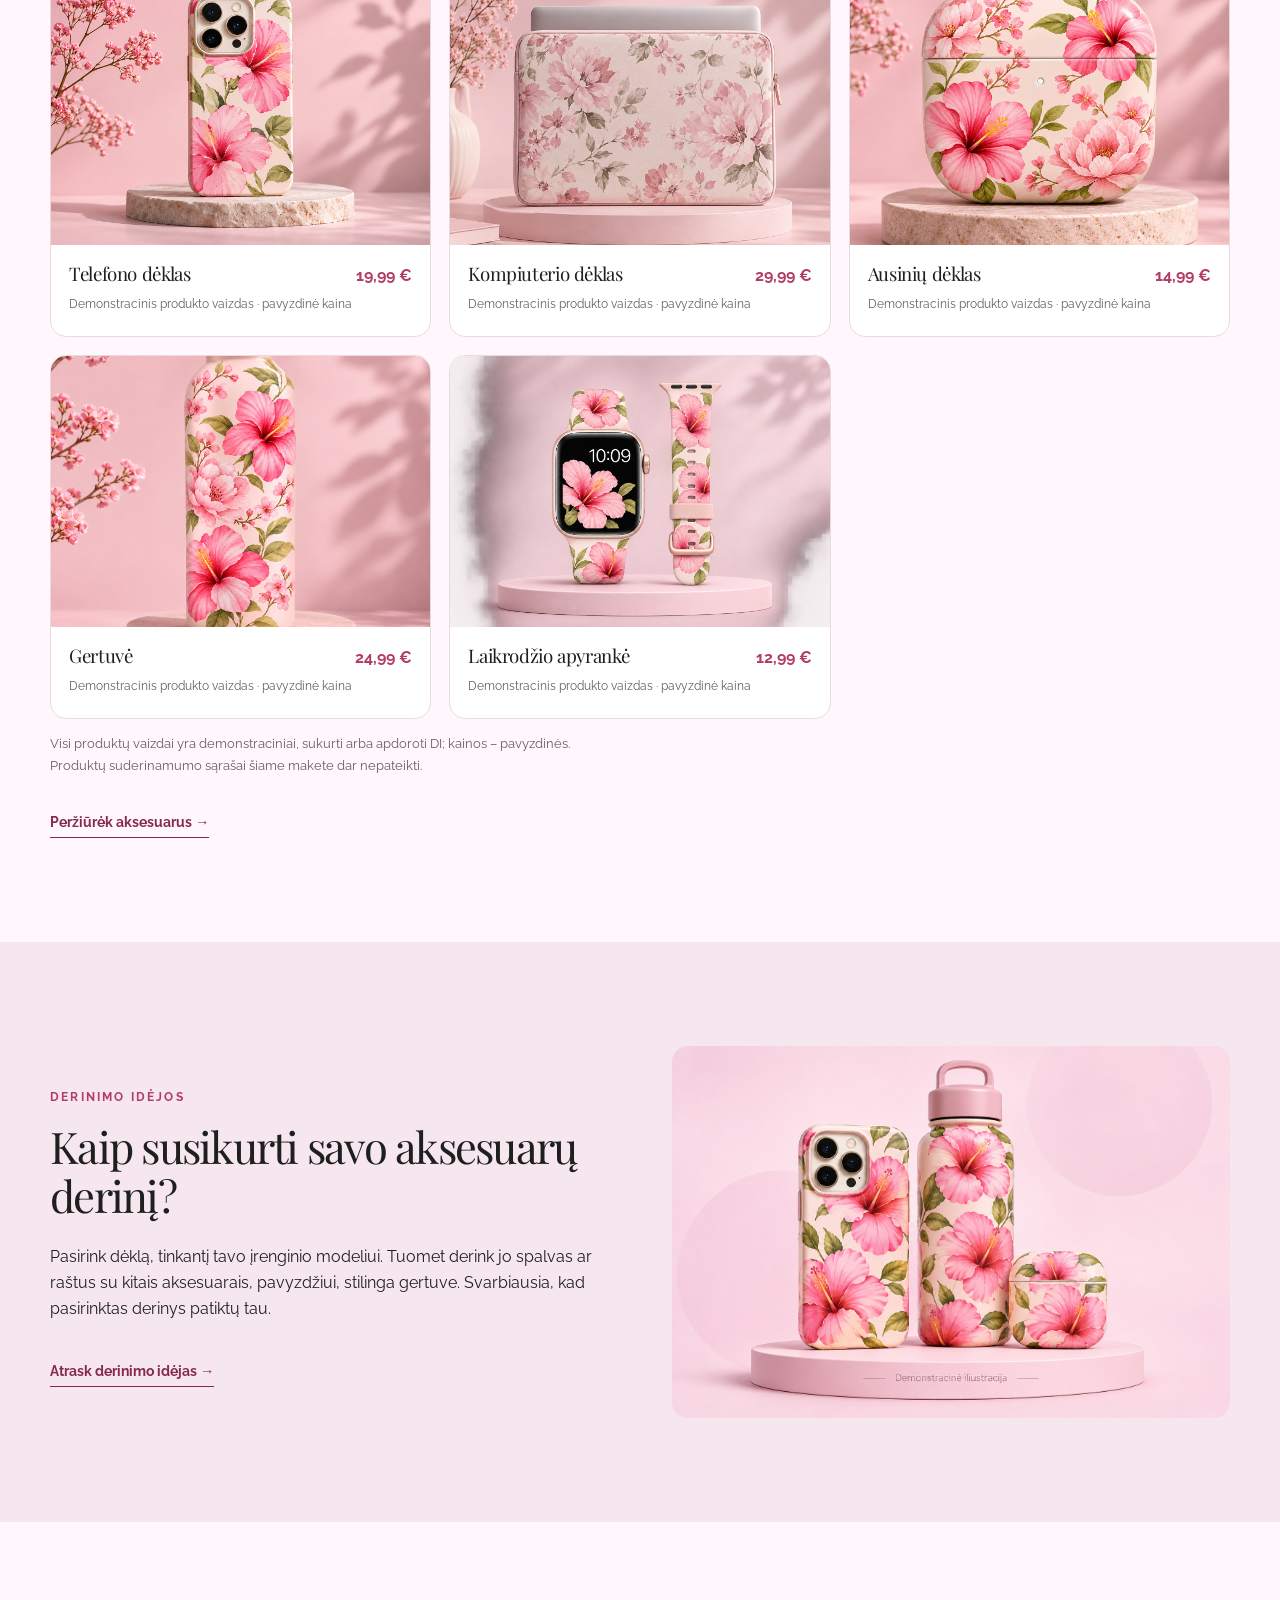
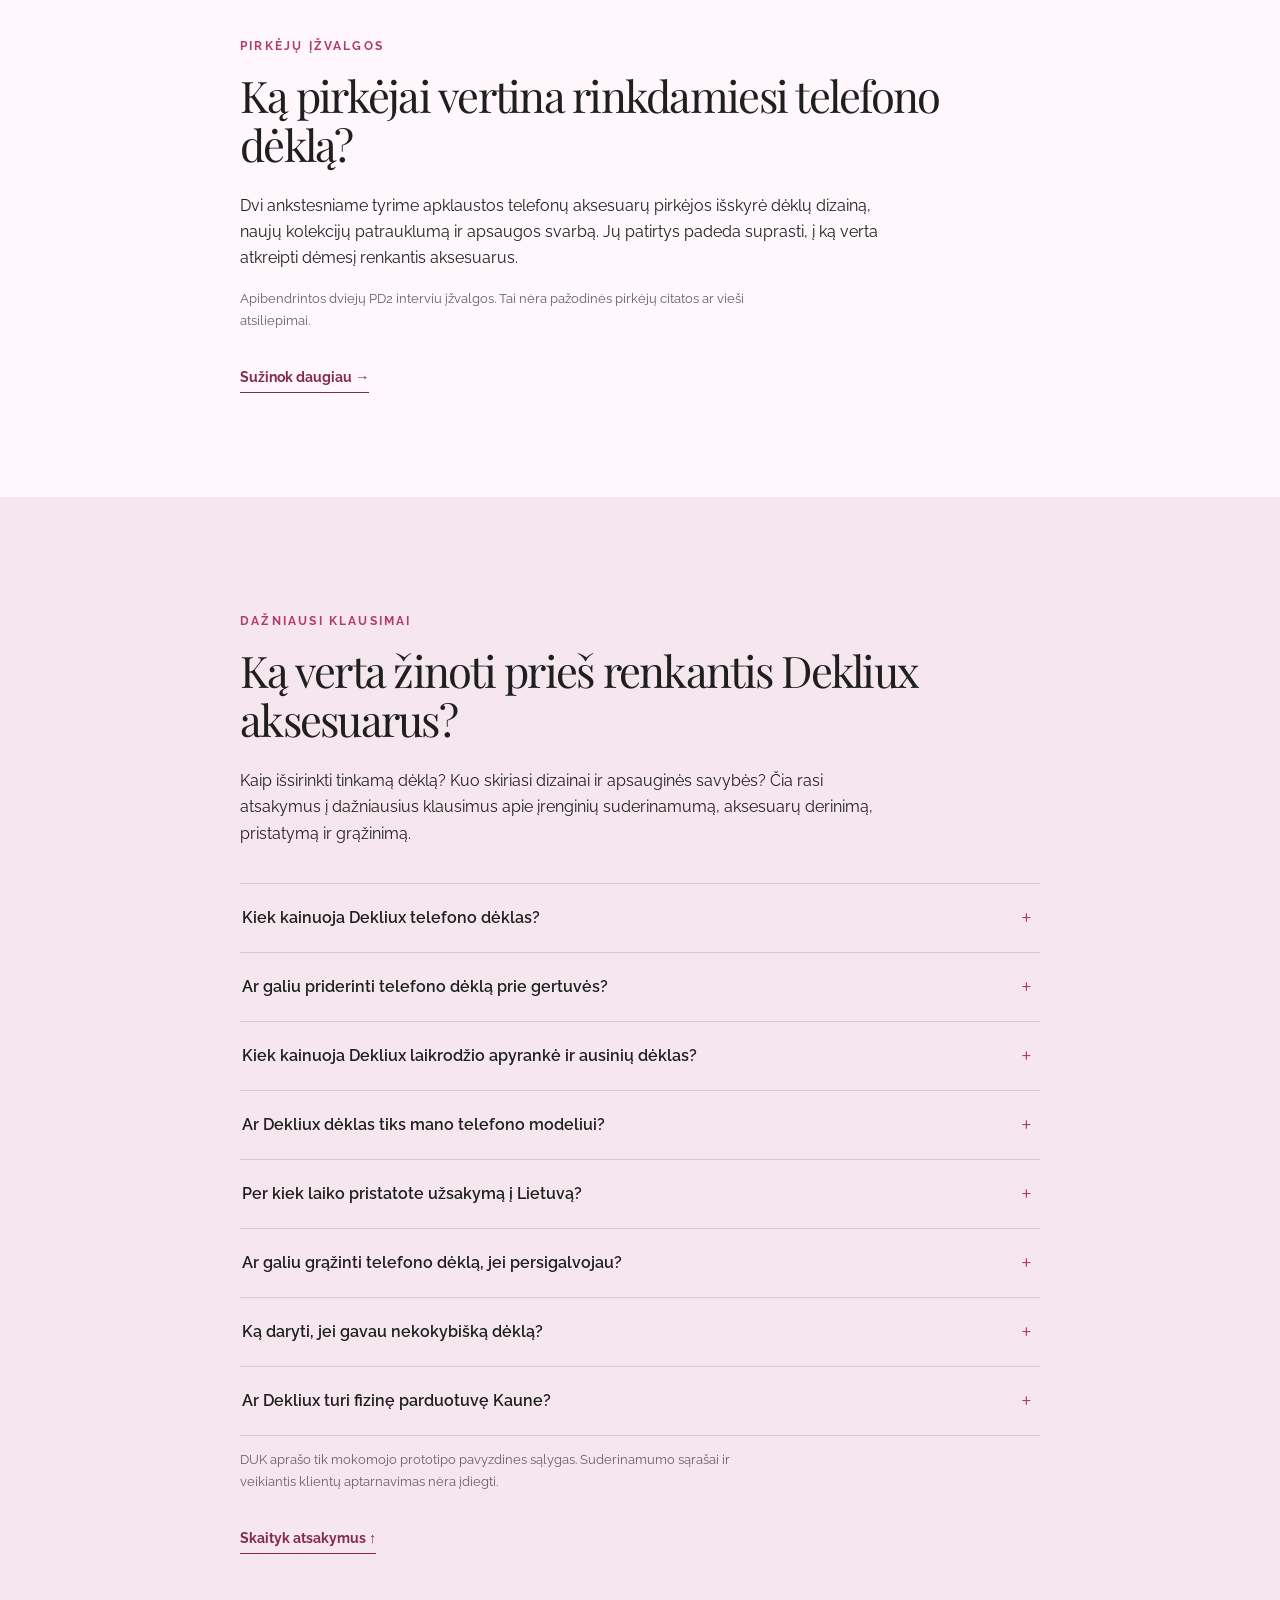
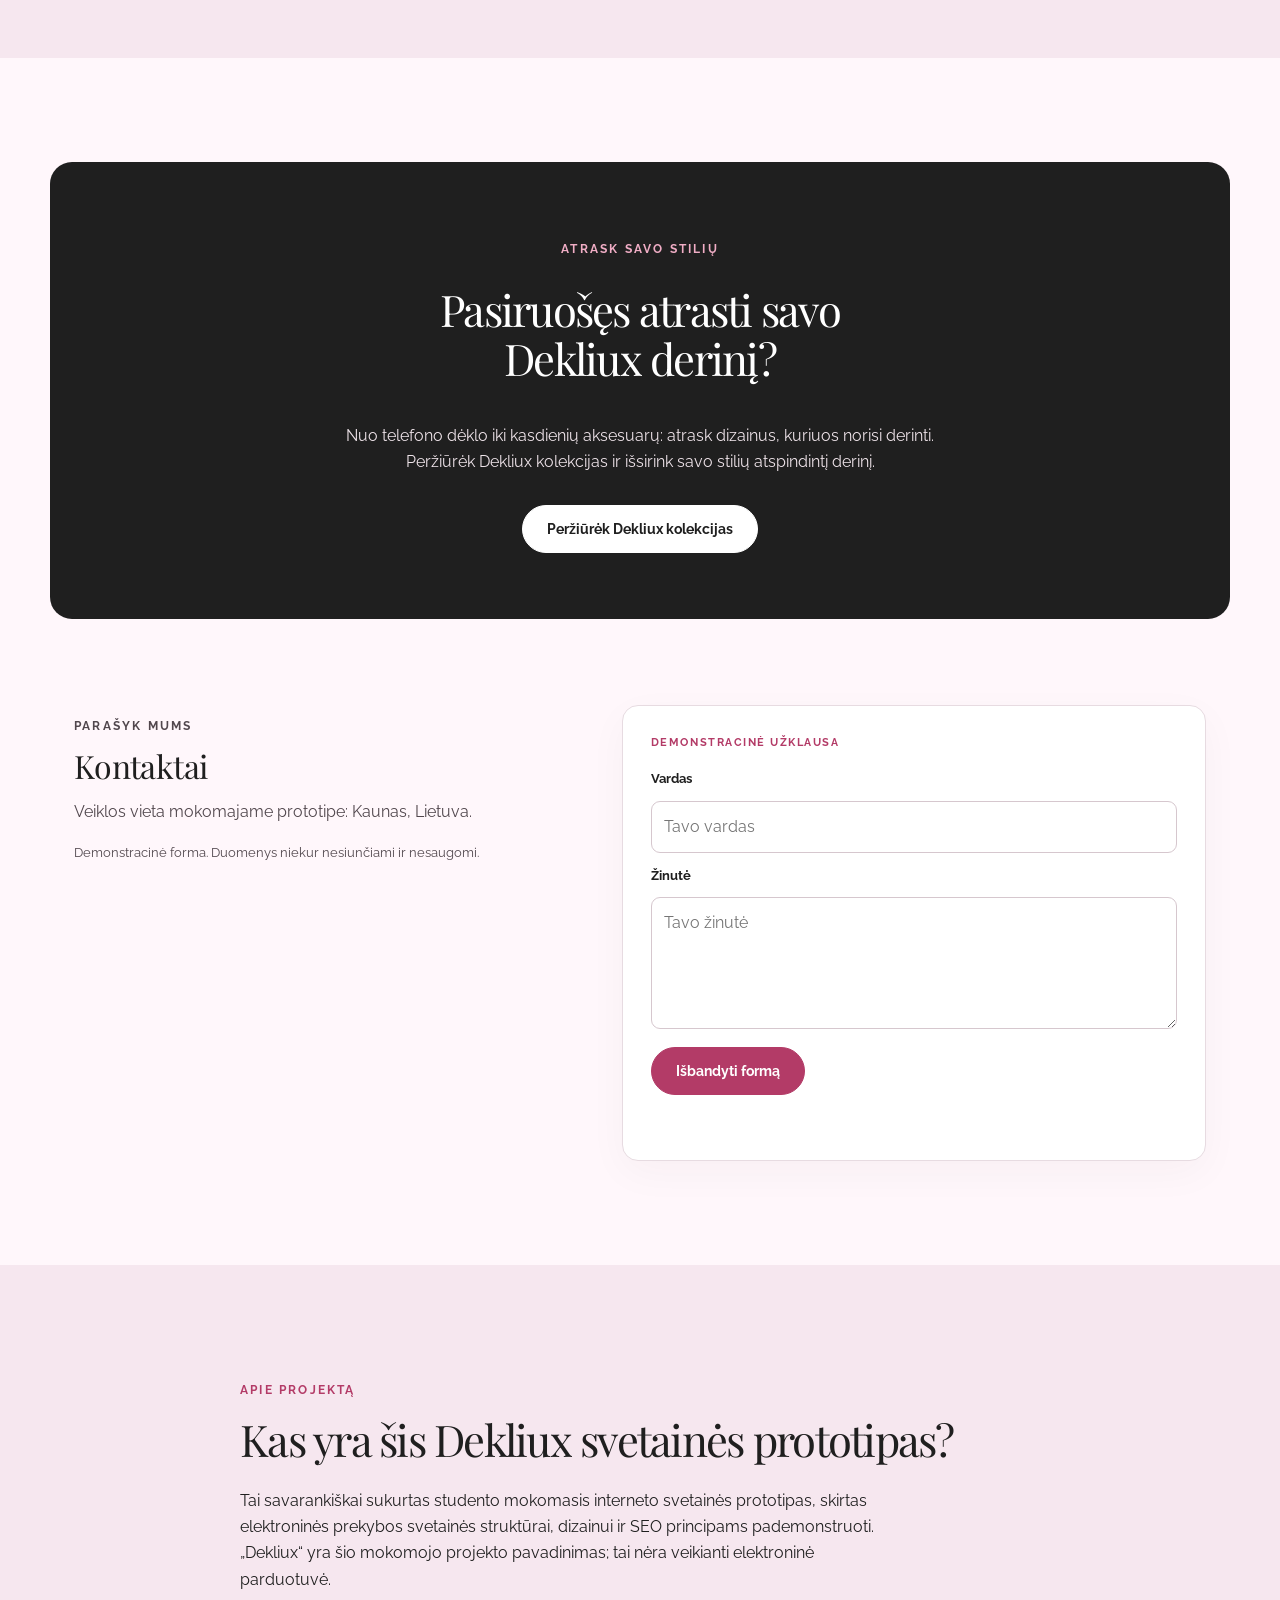
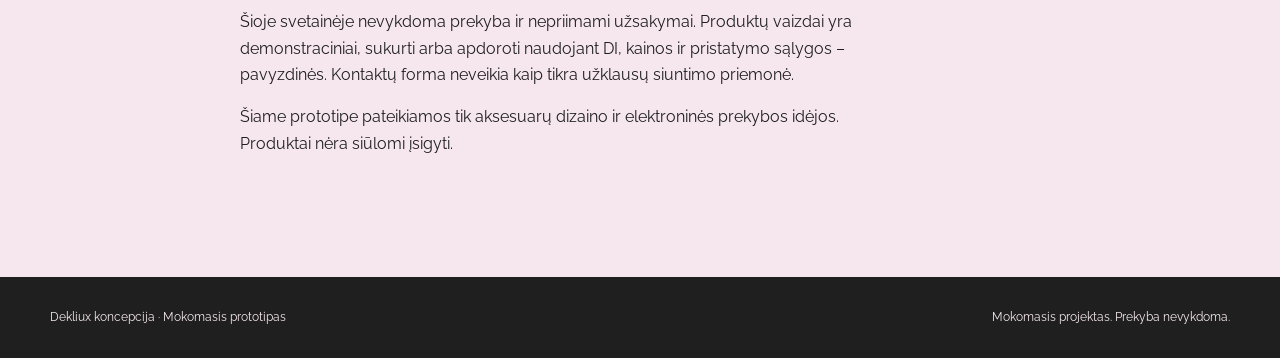
==== commit 60834fee: "Update index.html" ====
--- a/index.html
+++ b/index.html
@@ -8,13 +8,16 @@
 <meta name="description" content="Atrask stilingus telefonų dėklus ir derančius aksesuarus. Rinkis mėgstamus raštus, derink gertuves bei apyrankes ir susikurk savo įvaizdį. Peržiūrėk kolekcijas!">
 <meta name="robots" content="index, follow">
 <link rel="canonical" href="https://aironidze-arch.github.io/Dekliux/">
+<link rel="preconnect" href="https://fonts.googleapis.com">
+<link rel="preconnect" href="https://fonts.gstatic.com" crossorigin>
+<link href="https://fonts.googleapis.com/css2?family=Playfair+Display:wght@400;500;600;700&family=Raleway:wght@400;500;600;700&display=swap" rel="stylesheet">
 <style>
 /* Dekliux mokomasis prototipas – minimalistinis dizainas, be išorinių bibliotekų */
 :root{--bg:#FFF7FB;--soft:#F6E7EF;--accent:#B33B67;--accent-soft:#D9A7B8;--ink:#1F1F1F;--muted:#675e64;--line:#e7dbe1;--white:#fff;--radius:16px}
-*{box-sizing:border-box}html{scroll-behavior:smooth;scroll-padding-top:94px}body{margin:0;background:var(--bg);color:var(--ink);font-family:Arial,Helvetica,sans-serif;line-height:1.65;-webkit-font-smoothing:antialiased}h1,h2,h3,.wordmark{font-family:Georgia,'Times New Roman',serif;line-height:1.12;font-weight:400}h1{font-size:clamp(2.7rem,5.4vw,5.5rem);letter-spacing:-.055em;margin:.22em 0 .34em;max-width:12ch}h2{font-size:clamp(2rem,3.4vw,3.6rem);letter-spacing:-.04em;margin:.35em 0 .55em}h3{font-size:1.28rem;letter-spacing:-.02em}p{max-width:65ch}a{color:inherit}.wrap{width:min(1180px,calc(100% - 64px));margin:auto}.narrow{max-width:800px}.notice{background:var(--ink);color:#f8f0f4;text-align:center;padding:9px 18px;font-size:.76rem;letter-spacing:.01em}.site-header{position:sticky;top:0;z-index:20;background:rgba(255,247,251,.97);border-bottom:1px solid var(--line)}.nav{display:flex;justify-content:space-between;align-items:center;gap:24px;min-height:78px}.wordmark{font-size:1.7rem;text-decoration:none;letter-spacing:.04em;font-weight:700;line-height:1}.wordmark small{display:block;font:10px Arial,sans-serif;letter-spacing:.2em;text-transform:uppercase;color:var(--accent);margin-top:6px}.nav nav{display:flex;align-items:center;gap:clamp(14px,2.6vw,36px);flex-wrap:wrap}.nav nav a{text-decoration:none;font-size:.83rem;font-weight:600;letter-spacing:.02em;white-space:nowrap}.nav nav a:last-child{border:1px solid var(--ink);padding:9px 15px;border-radius:100px}.nav nav a:hover,.text-link:hover{color:var(--accent)}.hero{display:grid;grid-template-columns:1.06fr .94fr;align-items:center;gap:clamp(30px,5vw,76px);padding-top:82px;padding-bottom:100px;min-height:660px}.lead{font-size:1.09rem;color:#4d464a;max-width:52ch;line-height:1.85}.eyebrow{color:var(--accent);text-transform:uppercase;letter-spacing:.19em;font-size:.72rem;font-weight:700}.actions{display:flex;gap:12px;flex-wrap:wrap;margin-top:34px}.btn{display:inline-flex;align-items:center;justify-content:center;background:var(--accent);border:1px solid var(--accent);color:white;border-radius:100px;padding:14px 24px;text-decoration:none;font:700 .88rem Arial,sans-serif;cursor:pointer;min-height:48px;transition:background .15s,color .15s,transform .15s}.btn:hover{background:#8e2e51;border-color:#8e2e51;transform:translateY(-1px)}.btn.outline{background:transparent;color:var(--ink);border-color:#b7a9af}.btn.outline:hover{background:var(--soft)}.hero-image{position:relative;padding:24px 0 0 20px}.hero-image::before{content:"";position:absolute;inset:0 24px 32px 0;background:#f0e4e8;border-radius:160px 160px 18px 18px}.hero-image img{position:relative;display:block;width:100%;height:auto;aspect-ratio:7/5;object-fit:contain;filter:drop-shadow(0 12px 18px rgba(40,25,35,.08))}.hero-visual-tag{position:absolute;z-index:2;right:0;top:3px;border-radius:100px;background:var(--ink);color:white;padding:10px 14px;font-size:.63rem;font-weight:700;letter-spacing:.1em}.hero-visual-tag span{display:inline;margin-left:5px;color:#f3c6d5}.hero-image>span{position:relative;display:block;font-size:.75rem;color:var(--muted);margin-top:12px;text-align:center}.section{padding-top:104px;padding-bottom:104px}.soft{background:var(--soft)}.section-intro{margin-bottom:38px;color:#514a4e}.text-link{display:inline-block;margin-top:20px;color:#862a4d;font-size:.9rem;font-weight:700;text-decoration:none;border-bottom:1px solid currentColor;padding-bottom:3px}.section-top{display:flex;justify-content:space-between;align-items:center}.section-index{font-size:.7rem;color:#8b7b82;letter-spacing:.14em}.products{display:grid;grid-template-columns:repeat(3,minmax(0,1fr));gap:18px}.product{background:var(--white);border:1px solid var(--line);border-radius:var(--radius);overflow:hidden;transition:transform .2s,box-shadow .2s}.product:hover{transform:translateY(-3px);box-shadow:0 14px 30px rgba(43,24,33,.07)}.product img{display:block;width:100%;height:auto;aspect-ratio:7/5;object-fit:cover;background:#f5eef1}.product-info{display:flex;align-items:baseline;justify-content:space-between;gap:10px;margin:18px 18px 6px}.product h3{margin:0;font-size:1.17rem}.price{white-space:nowrap;font-size:.97rem;font-weight:700;color:var(--accent)}.micro{font-size:.74rem;color:var(--muted);margin:0 18px 22px}.small-note{font-size:.83rem;color:var(--muted)}.split{display:grid;grid-template-columns:1fr 1fr;gap:64px;align-items:center}.split img{width:100%;height:auto;border-radius:var(--radius);background:#f9f2f5}.faq{margin-top:36px;border-top:1px solid #d9c8d0}.faq details{border-bottom:1px solid #d9c8d0;padding:0}.faq summary{list-style:none;cursor:pointer;font-weight:600;padding:22px 48px 22px 2px;position:relative;line-height:1.5}.faq summary::-webkit-details-marker{display:none}.faq summary::after{content:"+";position:absolute;right:8px;top:50%;transform:translateY(-50%);font-size:1.6rem;font-weight:300;color:var(--accent)}.faq details[open] summary::after{content:"−"}.faq details[open] summary{color:#8c2c50}.faq details p{margin:0;padding:0 46px 24px 2px;color:#51474d;max-width:68ch}.closing{background:var(--ink);color:white;border-radius:22px;text-align:center;display:flex;flex-direction:column;align-items:center;padding:66px 30px}.closing .eyebrow{color:#f0adc5}.closing h2{max-width:19ch}.closing p{margin-left:auto;margin-right:auto;color:#eee3e9}.closing .btn{background:white;color:var(--ink);border-color:white;margin-top:14px}.closing .btn:hover{background:#f3dce6}.contact{display:grid;grid-template-columns:.9fr 1.1fr;gap:70px;margin-top:86px;padding:0 24px}.contact h3{font-size:2rem;margin:.3em 0}.contact-intro p{color:#51474d}.contact form{background:#fff;border:1px solid var(--line);border-radius:var(--radius);padding:28px;display:grid;gap:11px;box-shadow:0 12px 40px rgba(43,24,33,.035)}.form-label{font-size:.68rem;letter-spacing:.14em;color:var(--accent);font-weight:700;margin:0 0 4px}label{font-size:.84rem;font-weight:700}input,textarea{width:100%;font:inherit;border:1px solid #d6c7ce;border-radius:9px;padding:12px;background:#fff}input:focus,textarea:focus{border-color:var(--accent)}form .btn{justify-self:start;margin-top:7px}footer{background:var(--ink);color:#f7eaf0;padding:30px 0}.footer-inner{display:flex;justify-content:space-between;gap:20px;flex-wrap:wrap;font-size:.78rem}.skip{position:absolute;left:-9999px;top:0;background:white;padding:12px;z-index:50}.skip:focus{left:10px}:focus-visible{outline:3px solid var(--accent);outline-offset:4px}@media(max-width:900px){.nav{min-height:70px}.hero{gap:30px;min-height:0}.products{grid-template-columns:repeat(2,minmax(0,1fr))}.contact{gap:36px;padding:0}.split{gap:30px}}@media(max-width:700px){.wrap{width:min(100% - 36px,1180px)}.nav{align-items:flex-start;flex-direction:column;padding:16px 0;gap:16px}.nav nav{gap:10px 18px}.nav nav a:last-child{padding:4px 10px}.hero,.split,.contact{grid-template-columns:1fr}.hero{padding-top:54px;padding-bottom:66px;gap:36px}.hero h1{max-width:15ch}.hero-image{max-width:520px;margin:auto}.section{padding-top:68px;padding-bottom:68px}.contact{margin-top:48px}.closing{padding:48px 22px}.section-index{display:none}}@media(max-width:480px){.products{grid-template-columns:1fr}.btn{width:100%}.actions{flex-direction:column}.hero-visual-tag{font-size:.55rem}.contact form{padding:20px}.faq summary{font-size:.94rem}}@media(prefers-reduced-motion:reduce){html{scroll-behavior:auto}.btn,.product{transition:none}}
+*{box-sizing:border-box}html{scroll-behavior:smooth;scroll-padding-top:94px}body{margin:0;background:var(--bg);color:var(--ink);font-family:Raleway,Arial,Helvetica,sans-serif;line-height:1.65;-webkit-font-smoothing:antialiased}h1,h2,h3,.wordmark{font-family:'Playfair Display',Georgia,'Times New Roman',serif;line-height:1.12;font-weight:400}h1{font-size:clamp(2.7rem,5.4vw,5.5rem);letter-spacing:-.055em;margin:.22em 0 .34em;max-width:12ch}h2{font-size:clamp(2rem,3.4vw,3.6rem);letter-spacing:-.04em;margin:.35em 0 .55em}h3{font-size:1.28rem;letter-spacing:-.02em}p{max-width:65ch}a{color:inherit}.wrap{width:min(1180px,calc(100% - 64px));margin:auto}.narrow{max-width:800px}.notice{background:var(--ink);color:#f8f0f4;text-align:center;padding:9px 18px;font-size:.76rem;letter-spacing:.01em}.site-header{position:sticky;top:0;z-index:20;background:rgba(255,247,251,.97);border-bottom:1px solid var(--line)}.nav{display:flex;justify-content:space-between;align-items:center;gap:24px;min-height:78px}.wordmark{font-size:1.7rem;text-decoration:none;letter-spacing:.04em;font-weight:700;line-height:1}.wordmark small{display:block;font:10px Raleway,Arial,sans-serif;letter-spacing:.2em;text-transform:uppercase;color:var(--accent);margin-top:6px}.nav nav{display:flex;align-items:center;gap:clamp(14px,2.6vw,36px);flex-wrap:wrap}.nav nav a{text-decoration:none;font-size:.83rem;font-weight:600;letter-spacing:.02em;white-space:nowrap}.nav nav a:last-child{border:1px solid var(--ink);padding:9px 15px;border-radius:100px}.nav nav a:hover,.text-link:hover{color:var(--accent)}.hero{display:grid;grid-template-columns:1.06fr .94fr;align-items:center;gap:clamp(30px,5vw,76px);padding-top:82px;padding-bottom:100px;min-height:660px}.lead{font-size:1.09rem;color:#4d464a;max-width:52ch;line-height:1.85}.eyebrow{color:var(--accent);text-transform:uppercase;letter-spacing:.19em;font-size:.72rem;font-weight:700}.actions{display:flex;gap:12px;flex-wrap:wrap;margin-top:34px}.btn{display:inline-flex;align-items:center;justify-content:center;background:var(--accent);border:1px solid var(--accent);color:white;border-radius:100px;padding:14px 24px;text-decoration:none;font:700 .88rem Raleway,Arial,sans-serif;cursor:pointer;min-height:48px;transition:background .15s,color .15s,transform .15s}.btn:hover{background:#8e2e51;border-color:#8e2e51;transform:translateY(-1px)}.btn.outline{background:transparent;color:var(--ink);border-color:#b7a9af}.btn.outline:hover{background:var(--soft)}.hero-image{position:relative;padding:24px 0 0 20px}.hero-image::before{content:"";position:absolute;inset:0 24px 32px 0;background:#f0e4e8;border-radius:160px 160px 18px 18px}.hero-image img{position:relative;display:block;width:100%;height:auto;aspect-ratio:7/5;object-fit:contain;filter:drop-shadow(0 12px 18px rgba(40,25,35,.08))}.hero-visual-tag{position:absolute;z-index:2;right:0;top:3px;border-radius:100px;background:var(--ink);color:white;padding:10px 14px;font-size:.63rem;font-weight:700;letter-spacing:.1em}.hero-visual-tag span{display:inline;margin-left:5px;color:#f3c6d5}.hero-image>span{position:relative;display:block;font-size:.75rem;color:var(--muted);margin-top:12px;text-align:center}.section{padding-top:104px;padding-bottom:104px}.soft{background:var(--soft)}.section-intro{margin-bottom:38px;color:#514a4e}.text-link{display:inline-block;margin-top:20px;color:#862a4d;font-size:.9rem;font-weight:700;text-decoration:none;border-bottom:1px solid currentColor;padding-bottom:3px}.section-top{display:flex;justify-content:space-between;align-items:center}.section-index{font-size:.7rem;color:#8b7b82;letter-spacing:.14em}.products{display:grid;grid-template-columns:repeat(3,minmax(0,1fr));gap:18px}.product{background:var(--white);border:1px solid var(--line);border-radius:var(--radius);overflow:hidden;transition:transform .2s,box-shadow .2s}.product:hover{transform:translateY(-3px);box-shadow:0 14px 30px rgba(43,24,33,.07)}.product img{display:block;width:100%;height:auto;aspect-ratio:7/5;object-fit:cover;background:#f5eef1}.product-info{display:flex;align-items:baseline;justify-content:space-between;gap:10px;margin:18px 18px 6px}.product h3{margin:0;font-size:1.17rem}.price{white-space:nowrap;font-size:.97rem;font-weight:700;color:var(--accent)}.micro{font-size:.74rem;color:var(--muted);margin:0 18px 22px}.small-note{font-size:.83rem;color:var(--muted)}.split{display:grid;grid-template-columns:1fr 1fr;gap:64px;align-items:center}.split img{width:100%;height:auto;border-radius:var(--radius);background:#f9f2f5}.faq{margin-top:36px;border-top:1px solid #d9c8d0}.faq details{border-bottom:1px solid #d9c8d0;padding:0}.faq summary{list-style:none;cursor:pointer;font-weight:600;padding:22px 48px 22px 2px;position:relative;line-height:1.5}.faq summary::-webkit-details-marker{display:none}.faq summary::after{content:"+";position:absolute;right:8px;top:50%;transform:translateY(-50%);font-size:1.6rem;font-weight:300;color:var(--accent)}.faq details[open] summary::after{content:"−"}.faq details[open] summary{color:#8c2c50}.faq details p{margin:0;padding:0 46px 24px 2px;color:#51474d;max-width:68ch}.closing{background:var(--ink);color:white;border-radius:22px;text-align:center;display:flex;flex-direction:column;align-items:center;padding:66px 30px}.closing .eyebrow{color:#f0adc5}.closing h2{max-width:19ch}.closing p{margin-left:auto;margin-right:auto;color:#eee3e9}.closing .btn{background:white;color:var(--ink);border-color:white;margin-top:14px}.closing .btn:hover{background:#f3dce6}.contact{display:grid;grid-template-columns:.9fr 1.1fr;gap:70px;margin-top:86px;padding:0 24px}.contact h3{font-size:2rem;margin:.3em 0}.contact-intro p{color:#51474d}.contact form{background:#fff;border:1px solid var(--line);border-radius:var(--radius);padding:28px;display:grid;gap:11px;box-shadow:0 12px 40px rgba(43,24,33,.035)}.form-label{font-size:.68rem;letter-spacing:.14em;color:var(--accent);font-weight:700;margin:0 0 4px}label{font-size:.84rem;font-weight:700}input,textarea{width:100%;font:inherit;border:1px solid #d6c7ce;border-radius:9px;padding:12px;background:#fff}input:focus,textarea:focus{border-color:var(--accent)}form .btn{justify-self:start;margin-top:7px}footer{background:var(--ink);color:#f7eaf0;padding:30px 0}.footer-inner{display:flex;justify-content:space-between;gap:20px;flex-wrap:wrap;font-size:.78rem}.skip{position:absolute;left:-9999px;top:0;background:white;padding:12px;z-index:50}.skip:focus{left:10px}:focus-visible{outline:3px solid var(--accent);outline-offset:4px}@media(max-width:900px){.nav{min-height:70px}.hero{gap:30px;min-height:0}.products{grid-template-columns:repeat(2,minmax(0,1fr))}.contact{gap:36px;padding:0}.split{gap:30px}}@media(max-width:700px){.wrap{width:min(100% - 36px,1180px)}.nav{align-items:flex-start;flex-direction:column;padding:16px 0;gap:16px}.nav nav{gap:10px 18px}.nav nav a:last-child{padding:4px 10px}.hero,.split,.contact{grid-template-columns:1fr}.hero{padding-top:54px;padding-bottom:66px;gap:36px}.hero h1{max-width:15ch}.hero-image{max-width:520px;margin:auto}.section{padding-top:68px;padding-bottom:68px}.contact{margin-top:48px}.closing{padding:48px 22px}.section-index{display:none}}@media(max-width:480px){.products{grid-template-columns:1fr}.btn{width:100%}.actions{flex-direction:column}.hero-visual-tag{font-size:.55rem}.contact form{padding:20px}.faq summary{font-size:.94rem}}@media(prefers-reduced-motion:reduce){html{scroll-behavior:auto}.btn,.product{transition:none}}
 
 </style>
-<script type="application/ld+json">{"@context":"https://schema.org","@type":"FAQPage","mainEntity":[{"@type":"Question","name":"Kiek kainuoja Dekliux telefono dėklas?","acceptedAnswer":{"@type":"Answer","text":"Telefono dėklas kainuoja 19,99 €. Mokomajame Dekliux parduotuvės prototipe taip pat siūlomi ausinių dėklai už 14,99 €, kompiuterio dėklai už 29,99 € ir kiti aksesuarai."}},{"@type":"Question","name":"Ar galiu priderinti telefono dėklą prie gertuvės?","acceptedAnswer":{"@type":"Answer","text":"Taip, mūsų mokomajame parduotuvės prototipe gali derinti telefono dėklą ir gertuvę pagal spalvas bei raštus. Kai kurie dizainai siūlomi abiejose produktų kategorijose, todėl gali susikurti vientisą aksesuarų derinį. Telefono dėklas kainuoja 19,99 €, o gertuvė – 24,99 €."}},{"@type":"Question","name":"Kiek kainuoja Dekliux laikrodžio apyrankė ir ausinių dėklas?","acceptedAnswer":{"@type":"Answer","text":"Išmaniojo laikrodžio apyrankė kainuoja 12,99 €, o ausinių dėklas – 14,99 €. Rinkdamasi aksesuarus atkreipk dėmesį į įrenginio modelį ir dydį, kad pasirinktas gaminys tinkamai priglustų. Suderinamumas nurodomas kiekvieno produkto aprašyme."}},{"@type":"Question","name":"Ar Dekliux dėklas tiks mano telefono modeliui?","acceptedAnswer":{"@type":"Answer","text":"Taip, jeigu pasirinksi būtent savo telefono modeliui skirtą dėklą. Prie kiekvieno produkto pateikiamas suderinamų įrenginių sąrašas, todėl prieš užsakydama galėsi patikrinti, ar pasirinktas dėklas tinka tavo telefonui."}},{"@type":"Question","name":"Per kiek laiko pristatote užsakymą į Lietuvą?","acceptedAnswer":{"@type":"Answer","text":"Numatomas pristatymo terminas yra 3–4 darbo dienos, o pristatymo kaina – 2,99 €. Užsakymą galima gauti į namus arba pasirinkti LP EXPRESS, „Omniva“ ar „Venipak“ paštomatą."}},{"@type":"Question","name":"Ar galiu grąžinti telefono dėklą, jei persigalvojau?","acceptedAnswer":{"@type":"Answer","text":"Taip, per 14 dienų galima pasinaudoti nuotolinės sutarties atsisakymo teise, jei netaikoma įstatyme numatyta išimtis. Grąžinant tinkamos kokybės prekę dėl persigalvojimo, grąžinimo siuntimą apmoka pirkėjas. Individualizuotoms prekėms gali būti taikomos išimtys."}},{"@type":"Question","name":"Ką daryti, jei gavau nekokybišką dėklą?","acceptedAnswer":{"@type":"Answer","text":"Jei gavai nekokybišką dėklą, gali kreiptis dėl problemos sprendimo pagal vartotojų teises. Susisiek su parduotuvės klientų aptarnavimo komanda per svetainėje pateiktą kontaktų formą ir nurodyk užsakymo informaciją bei pastebėtą trūkumą. Tavo kreipimasis bus išnagrinėtas pagal taikomas teisės aktų nuostatas."}},{"@type":"Question","name":"Ar Dekliux turi fizinę parduotuvę Kaune?","acceptedAnswer":{"@type":"Answer","text":"Šiame mokomajame prototipe numatyta internetinė parduotuvė, kurios veiklos miestas – Kaunas, Lietuva. Fizinės parduotuvės adresas nenurodomas, todėl apsilankymo vietoje galimybė nėra numatyta."}}]}</script>
+<script type="application/ld+json">{"@context":"https://schema.org","@type":"FAQPage","mainEntity":[{"@type":"Question","name":"Kiek kainuoja Dekliux telefono dėklas?","acceptedAnswer":{"@type":"Answer","text":"Telefono dėklas kainuoja 19,99 €. Mokomajame Dekliux parduotuvės prototipe taip pat siūlomi ausinių dėklai už 14,99 €, kompiuterio dėklai už 29,99 € ir kiti aksesuarai."}},{"@type":"Question","name":"Ar galiu priderinti telefono dėklą prie gertuvės?","acceptedAnswer":{"@type":"Answer","text":"Taip, mūsų mokomajame parduotuvės prototipe gali derinti telefono dėklą ir gertuvę pagal spalvas bei raštus. Kai kurie dizainai siūlomi abiejose produktų kategorijose, todėl gali susikurti vientisą aksesuarų derinį. Telefono dėklas kainuoja 19,99 €, o gertuvė – 24,99 €."}},{"@type":"Question","name":"Kiek kainuoja Dekliux laikrodžio apyrankė ir ausinių dėklas?","acceptedAnswer":{"@type":"Answer","text":"Išmaniojo laikrodžio apyrankė kainuoja 12,99 €, o ausinių dėklas – 14,99 €. Rinkdamasi aksesuarus atkreipk dėmesį į įrenginio modelį ir dydį, kad pasirinktas gaminys tinkamai priglustų. Tai mokomasis prototipas, todėl konkrečių įrenginių suderinamumo sąrašų jame nėra. Prieš perkant tikroje parduotuvėje reikėtų patikrinti gaminio suderinamumą su savo įrenginiu."}},{"@type":"Question","name":"Ar Dekliux dėklas tiks mano telefono modeliui?","acceptedAnswer":{"@type":"Answer","text":"Dėklas turi būti skirtas konkrečiam telefono modeliui. Šiame mokomajame prototipe suderinamų modelių sąrašų nėra, todėl pagal pateiktą informaciją negalima patvirtinti, ar demonstracinis dėklas tiks tavo telefonui."}},{"@type":"Question","name":"Per kiek laiko pristatote užsakymą į Lietuvą?","acceptedAnswer":{"@type":"Answer","text":"Numatomas pristatymo terminas yra 3–4 darbo dienos, o pristatymo kaina – 2,99 €. Užsakymą galima gauti į namus arba pasirinkti LP EXPRESS, „Omniva“ ar „Venipak“ paštomatą."}},{"@type":"Question","name":"Ar galiu grąžinti telefono dėklą, jei persigalvojau?","acceptedAnswer":{"@type":"Answer","text":"Taip, per 14 dienų galima pasinaudoti nuotolinės sutarties atsisakymo teise, jei netaikoma įstatyme numatyta išimtis. Grąžinant tinkamos kokybės prekę dėl persigalvojimo, grąžinimo siuntimą apmoka pirkėjas. Individualizuotoms prekėms gali būti taikomos išimtys."}},{"@type":"Question","name":"Ką daryti, jei gavau nekokybišką dėklą?","acceptedAnswer":{"@type":"Answer","text":"Jei gavai nekokybišką dėklą, gali kreiptis dėl problemos sprendimo pagal vartotojų teises. Susisiek su parduotuvės klientų aptarnavimo komanda per svetainėje pateiktą kontaktų formą ir nurodyk užsakymo informaciją bei pastebėtą trūkumą. Tavo kreipimasis bus išnagrinėtas pagal taikomas teisės aktų nuostatas."}},{"@type":"Question","name":"Ar Dekliux turi fizinę parduotuvę Kaune?","acceptedAnswer":{"@type":"Answer","text":"Šiame mokomajame prototipe numatyta internetinė parduotuvė, kurios veiklos miestas – Kaunas, Lietuva. Fizinės parduotuvės adresas nenurodomas, todėl apsilankymo vietoje galimybė nėra numatyta."}}]}</script>
 </head>
 <body>
 <a class="skip" href="#turinys">Pereiti prie turinio</a>
@@ -32,8 +35,8 @@
 <section class="section wrap narrow" id="patirtys"><p class="eyebrow">Pirkėjų įžvalgos</p><h2>Ką pirkėjai vertina rinkdamiesi telefono dėklą?</h2><p>Dvi ankstesniame tyrime apklaustos telefonų aksesuarų pirkėjos išskyrė dėklų dizainą, naujų kolekcijų patrauklumą ir apsaugos svarbą. Jų patirtys padeda suprasti, į ką verta atkreipti dėmesį renkantis aksesuarus.</p><p class="small-note">Apibendrintos dviejų PD2 interviu įžvalgos. Tai nėra pažodinės pirkėjų citatos ar vieši atsiliepimai.</p><a class="text-link" href="#duk">Sužinok daugiau →</a></section>
 <section class="section soft" id="duk"><div class="wrap narrow"><p class="eyebrow">Dažniausi klausimai</p><h2>Ką verta žinoti prieš renkantis Dekliux aksesuarus?</h2><p>Kaip išsirinkti tinkamą dėklą? Kuo skiriasi dizainai ir apsauginės savybės? Čia rasi atsakymus į dažniausius klausimus apie įrenginių suderinamumą, aksesuarų derinimą, pristatymą ir grąžinimą.</p><div class="faq"><details><summary>Kiek kainuoja Dekliux telefono dėklas?</summary><p>Telefono dėklas kainuoja 19,99 €. Mokomajame Dekliux parduotuvės prototipe taip pat siūlomi ausinių dėklai už 14,99 €, kompiuterio dėklai už 29,99 € ir kiti aksesuarai.</p></details>
 <details><summary>Ar galiu priderinti telefono dėklą prie gertuvės?</summary><p>Taip, mūsų mokomajame parduotuvės prototipe gali derinti telefono dėklą ir gertuvę pagal spalvas bei raštus. Kai kurie dizainai siūlomi abiejose produktų kategorijose, todėl gali susikurti vientisą aksesuarų derinį. Telefono dėklas kainuoja 19,99 €, o gertuvė – 24,99 €.</p></details>
-<details><summary>Kiek kainuoja Dekliux laikrodžio apyrankė ir ausinių dėklas?</summary><p>Išmaniojo laikrodžio apyrankė kainuoja 12,99 €, o ausinių dėklas – 14,99 €. Rinkdamasi aksesuarus atkreipk dėmesį į įrenginio modelį ir dydį, kad pasirinktas gaminys tinkamai priglustų. Suderinamumas nurodomas kiekvieno produkto aprašyme.</p></details>
-<details><summary>Ar Dekliux dėklas tiks mano telefono modeliui?</summary><p>Taip, jeigu pasirinksi būtent savo telefono modeliui skirtą dėklą. Prie kiekvieno produkto pateikiamas suderinamų įrenginių sąrašas, todėl prieš užsakydama galėsi patikrinti, ar pasirinktas dėklas tinka tavo telefonui.</p></details>
+<details><summary>Kiek kainuoja Dekliux laikrodžio apyrankė ir ausinių dėklas?</summary><p>Išmaniojo laikrodžio apyrankė kainuoja 12,99 €, o ausinių dėklas – 14,99 €. Rinkdamasi aksesuarus atkreipk dėmesį į įrenginio modelį ir dydį, kad pasirinktas gaminys tinkamai priglustų. Tai mokomasis prototipas, todėl konkrečių įrenginių suderinamumo sąrašų jame nėra. Prieš perkant tikroje parduotuvėje reikėtų patikrinti gaminio suderinamumą su savo įrenginiu.</p></details>
+<details><summary>Ar Dekliux dėklas tiks mano telefono modeliui?</summary><p>Dėklas turi būti skirtas konkrečiam telefono modeliui. Šiame mokomajame prototipe suderinamų modelių sąrašų nėra, todėl pagal pateiktą informaciją negalima patvirtinti, ar demonstracinis dėklas tiks tavo telefonui.</p></details>
 <details><summary>Per kiek laiko pristatote užsakymą į Lietuvą?</summary><p>Numatomas pristatymo terminas yra 3–4 darbo dienos, o pristatymo kaina – 2,99 €. Užsakymą galima gauti į namus arba pasirinkti LP EXPRESS, „Omniva“ ar „Venipak“ paštomatą.</p></details>
 <details><summary>Ar galiu grąžinti telefono dėklą, jei persigalvojau?</summary><p>Taip, per 14 dienų galima pasinaudoti nuotolinės sutarties atsisakymo teise, jei netaikoma įstatyme numatyta išimtis. Grąžinant tinkamos kokybės prekę dėl persigalvojimo, grąžinimo siuntimą apmoka pirkėjas. Individualizuotoms prekėms gali būti taikomos išimtys.</p></details>
 <details><summary>Ką daryti, jei gavau nekokybišką dėklą?</summary><p>Jei gavai nekokybišką dėklą, gali kreiptis dėl problemos sprendimo pagal vartotojų teises. Susisiek su parduotuvės klientų aptarnavimo komanda per svetainėje pateiktą kontaktų formą ir nurodyk užsakymo informaciją bei pastebėtą trūkumą. Tavo kreipimasis bus išnagrinėtas pagal taikomas teisės aktų nuostatas.</p></details>
